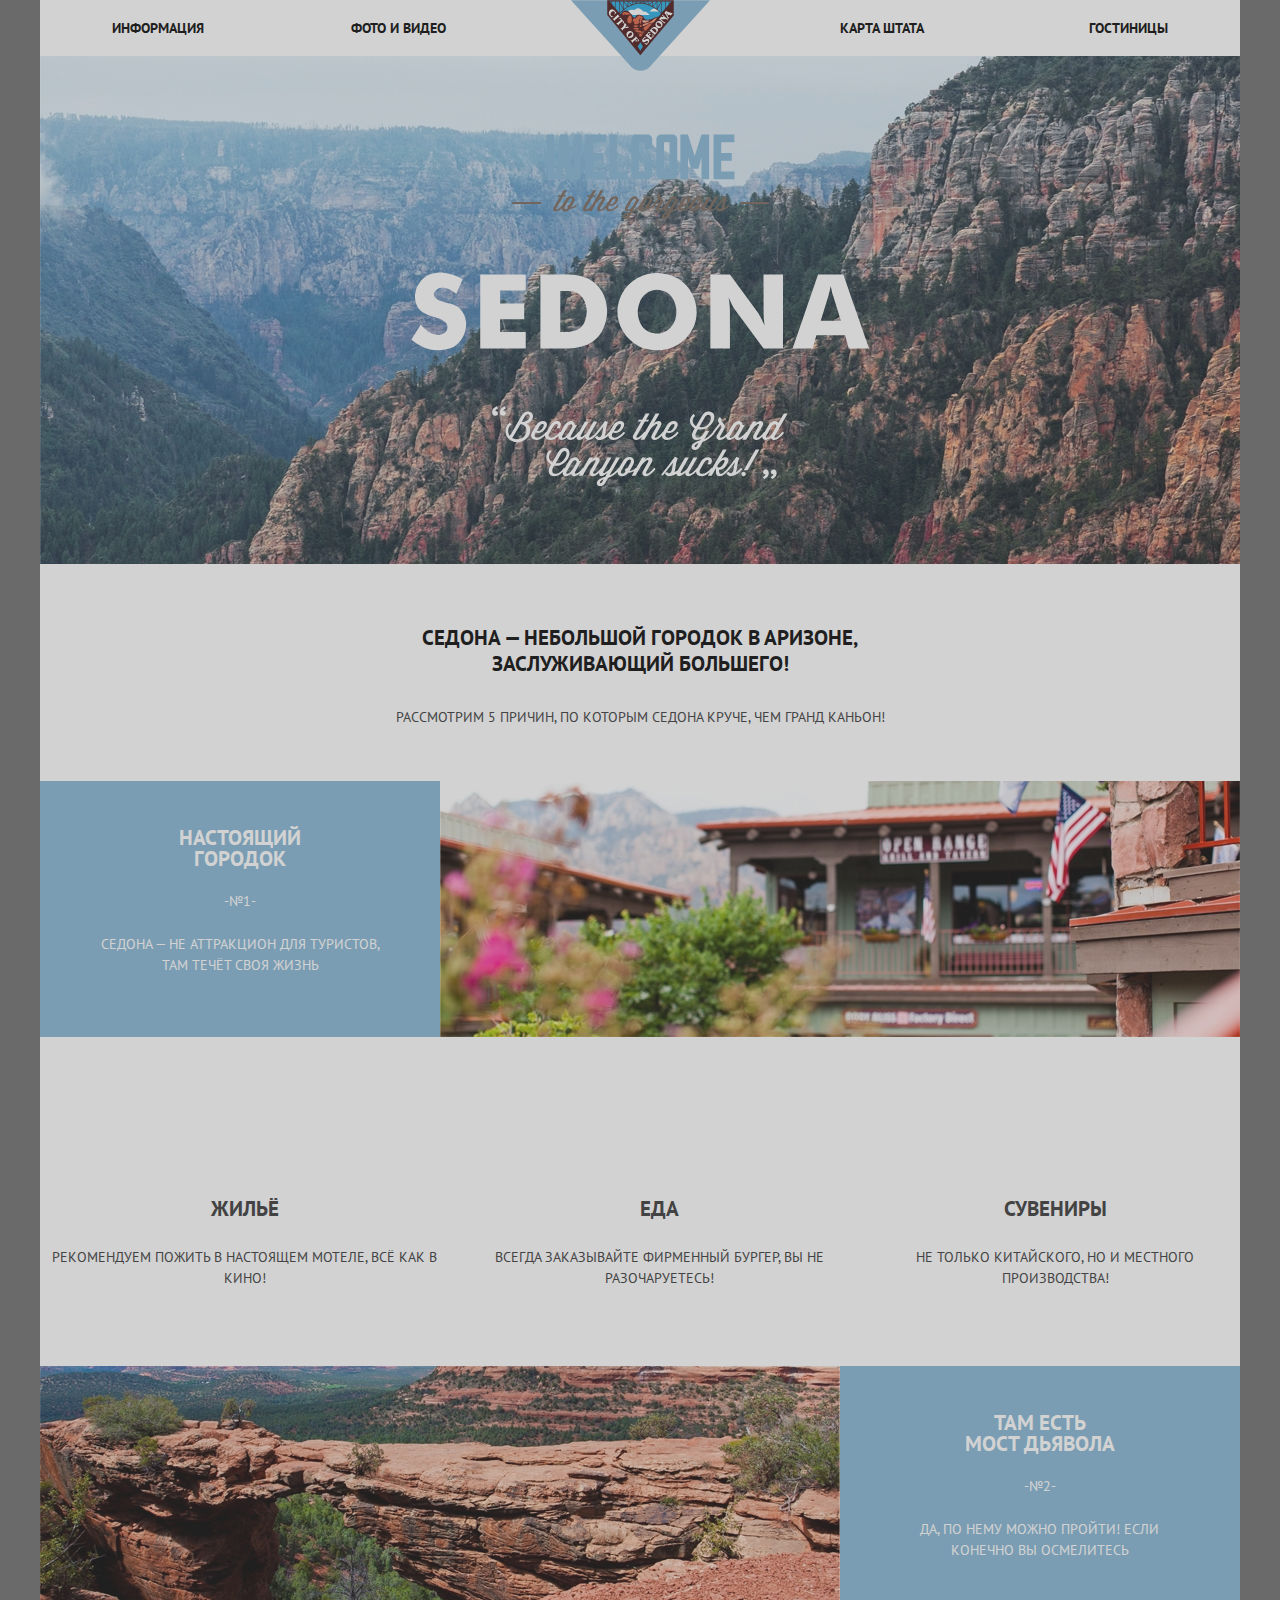
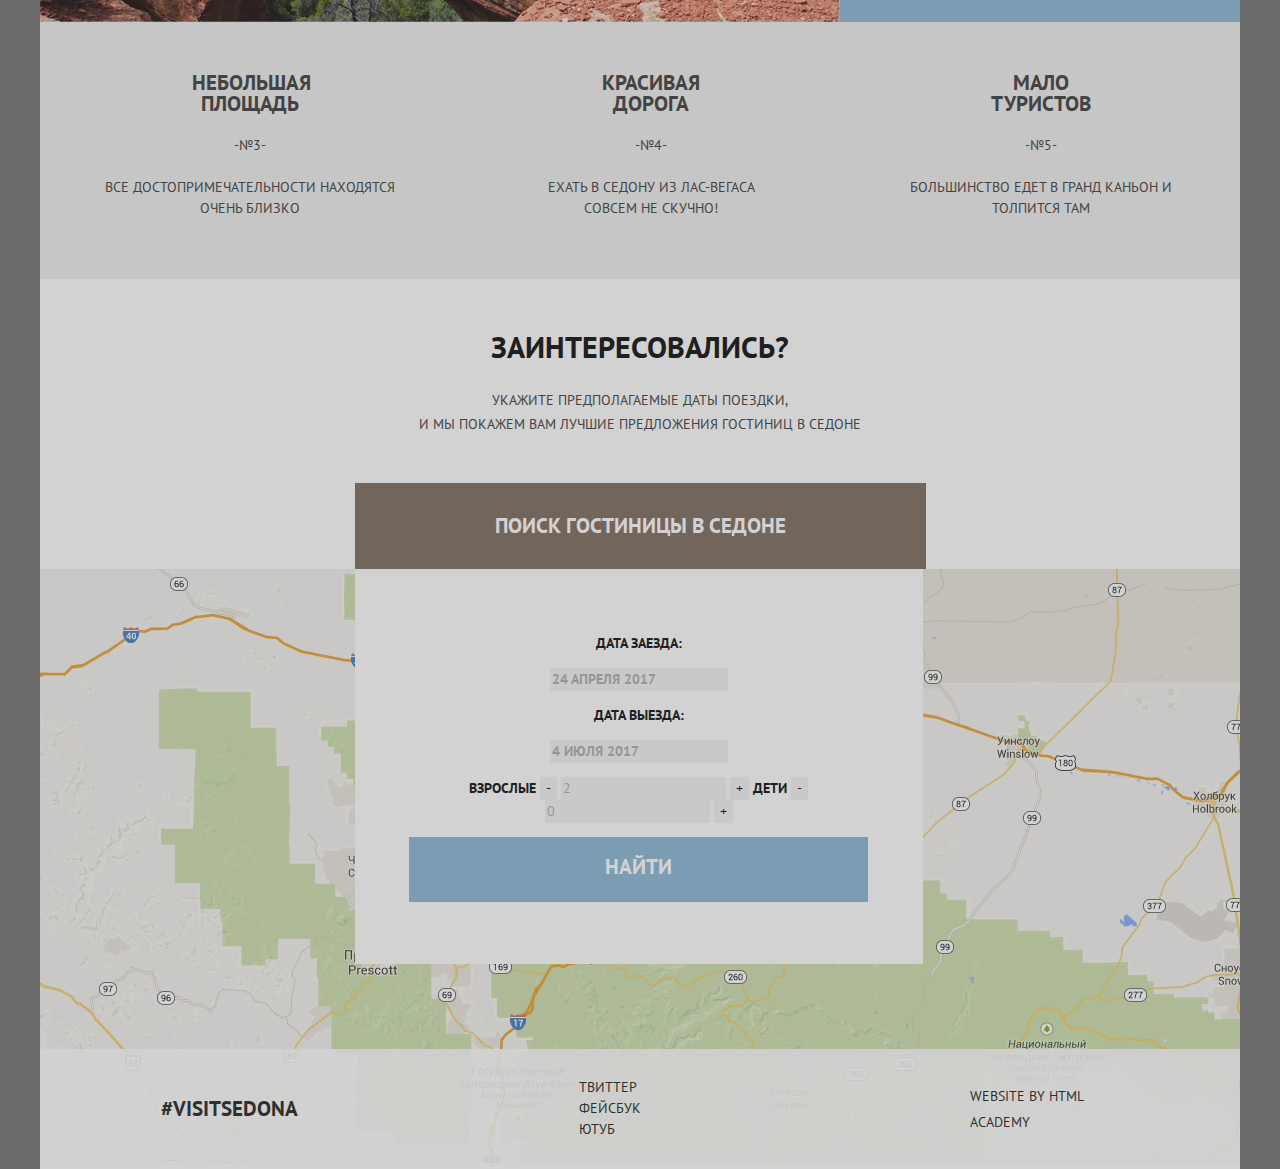
==== index.html @ 40ae384f "git push" ====
<!DOCTYPE html>
<html lang="ru">
  <head>
    <meta charset="utf-8">
    <title>HTML Academy: Седона</title>
    <link href="https://fonts.googleapis.com/css?family=PT+Sans:400,700&display=swap&subset=cyrillic" rel="stylesheet">
    <link href="css/normalize.css" rel="stylesheet"> 
    <link href="css/style.css" rel="stylesheet"> 
  </head>
  <body>
    <div class="page">
      <header class="header">
        <nav class="navigation">
          <a href="index.html" class="logo">
            <img src="img/logo-sedona.svg" width="139px" height="71px" alt="Логотип Sity of Sedona" >
          </a>
          <ul class="site-navigation">
            <li><a href="">Информация</a></li>
            <li><a href="">Фото и видео</a></li>
            <li><a href="">Карта штата</a></li>
            <li><a href="catalog.html">Гостиницы</a></li>
          </ul>
        </nav>
      </header>

      <main class="container">
        <section class="section-caption">
          <h1 class="visually-hidden">Sedona</h1>
          <img src="img/intro-welcome.svg" class="caption-img" width="459px" height="353px" alt="Welcome to the gorgeous Sedona because the grand canyon sucks!">
        </section>

        <section class="section-info">
          <h2 class="title-info">Седона — небольшой городок в Аризоне, заслуживающий большего!</h2>
          <p class="info">Рассмотрим 5 причин, по которым Седона круче, чем гранд каньон!</p>
        </section>

        <section class="benefits">
          <h2 class="visually-hidden">Список причин</h2>
          <ul class="benefits-list">
            <li class="benefits-item">
              <div class="item">
                <div class="item-box">
                  <h3>Настоящий городок</h3>
                  <p>-№1-</p>
                  <p>Седона — не аттракцион для туристов, там течёт своя жизнь</p>
                </div>
                <img src="img/foto-1.jpg" class="benefits-img" width="800px" height="256" alt="Фото городского пейзажа Седоны">
              </div>
              <div class="features">
                <ul class="features-list">
                  <li class="features-item">
                    <div class="list-item">
                      <h4>Жильё</h4>
                      <p>Рекомендуем пожить в настоящем мотеле, всё как в кино!</p>
                    </div>
                  </li>
                  <li class="features-item">
                    <div class="list-item">
                      <h4>Еда</h4>
                      <p>Всегда заказывайте фирменный бургер, вы не разочаруетесь!</p>
                    </div>
                  </li>
                  <li class="features-item">
                    <div class="list-item">
                      <h4>Сувениры</h4>
                      <p>Не только китайского, но и местного производства!</p>
                    </div>
                  </li>
                </ul>
              </div>
            </li>
            <li class="benefits-item benefits-bridge">
              <div class="item-box item-bridge">
                <h3>Там есть<br>мост Дьявола</h3>
                <p>-№2-</p>
                <p>Да, по нему можно пройти! Если конечно вы осмелитесь</p>
              </div>
              <img src="img/foto-2.jpg" class="benefits-img" width="800px" height="256px" alt="Фото моста Дьявола в Седоне">
            </li>
            <div class="features benefits-box">
              <li class="benefits-item">
                <div class="list-item">
                  <h3>Небольшая площадь</h3>
                  <p>-№3-</p>
                  <p>Все достопримечательности находятся очень близко</p>
                </div> 
              </li>
              <li class="benefits-item">
                <div class="list-item">
                  <h3>Красивая дорога</h3>
                  <p>-№4-</p>
                  <p>Ехать в Седону из Лас-Вегаса совсем не скучно!</p>
                </div>
              </li>
              <li class="benefits-item">
                <div class="list-item">
                  <h3>Мало туристов</h3>
                  <p>-№5-</p>
                  <p>Большинство едет в гранд каньон и толпится там</p>
                </div>
              </li>
            </div>
          </ul>
        </section>

        <section class="modal">
          <h2 class="visually-hidden">Где остановиться в Седоне</h2>
          <p class="modal-subtitle">Заинтересовались?</p>
          <p class="modal-text">Укажите предполагаемые даты поездки,<br> и мы покажем вам лучшие предложения гостиниц в Седоне</p>
          <div class="modal-search">
            <button type="button" class="button btn-search">Поиск гостиницы в Седоне</button>
            <form class="modal-form" action="https://echo.htmlacademy.ru" method="post">
              <label>
                <p class="date">Дата заезда:</p>
                <input class="forms date-form" type="text" name="arrival" value="" placeholder="24 апреля 2017">
              </label>
              <label>
                <p class="date">Дата выезда:</p>
                <input class="forms date-form" type="text" name="departure" value="" placeholder="4 июля 2017">
              </label>
              <p class="form-number">
                <label for="number-adult">Взрослые</label>
                <button class="btn" type="button" aria-label="Минус">-</button>
                <input class="forms number-form" type="text" value="" name="adult" id="number-adult" placeholder="2">
                <button class="btn" type="button" aria-label="Плюс">+</button>
                
                <label for="number-children">Дети</label>
                <button class="btn" type="button" aria-label="минус">-</button>
                <input class="forms number-form" type="text" value="" name="children" id="number-children" placeholder="0">
                <button class="btn" type="button" aria-label="Плюс">+</button>
              </p>
              <button type="submit" class="button btn-submit">Найти</button>
            </form>
          </div>
        </section>

        <section class="section-map">
          <h2 class="visually-hidden">Как добраться до Седоны. Карта.</h2>
          <img src="img/map.png" width="1200px" height="594px" alt="Карта окрестностей Седоны">
        </section>
      </main>

      <footer class="main-footer">
        <p class="hashtag">#visitsedona</p>
        <ul class="footer-social">
          <li class="social-button"><a href="">Твиттер</a></li>
          <li class="social-button"><a href="">Фейсбук</a></li>
          <li class="social-button"><a href="">Ютуб</a></li>
        </ul>
        <p class="footer-copyright">
          Website by
          <a href="https://htmlacademy.ru/intensive/htmlcss">HTML Academy</a>
        </p>
      </footer>  
    </div>
  </body>
</html>
---- css/style.css ----
body {
    margin: 0;
    padding: 0;

    /* Для сетки */
    opacity: 0.7;
}

.page {
    font-family: "PT Sans", Arial, sans-serif;
    font-size: 14px;
    line-height: 21px;
    font-weight: 400;
    color: #000000;
    text-transform: uppercase;

    background-color: #ffffff;
}

a {
    text-decoration: none;
}

.navigation {
    font-size: 14px;
    font-weight: 700;
    line-height: 26px;
    color: #000000;

    background-color: #ffffff;
}

.site-navigation {
    list-style: none;
}

.site-navigation a {
    color: #000000;
}

.site-navigation a:hover {
    color: #81b3d2; 
}

.site-navigation a:focus {
    color: #bebebe;
}

.site-navigation a:active {
    color: #766357;
}

.section-caption {
    text-align: center;

    background-color: #385265;
    background-image: url("../img/background-photo.jpg");
    background-position: center;
    background-repeat: no-repeat;
    background-size: cover;
}

/* .section-caption::after {
    content: url("../img/intro-mask.svg");
    position: absolute;
    align-self: flex-end;
} */

.title-info {
    font-size: 21px;
    font-weight: 700;
    line-height: 26px;
}
.info {
    color: #333333;
    font-size: 14px;
    font-weight: 400;
    line-height: 26px;
}

.benefits-list,
.features-list {
    list-style: none;
}

.item-box {
    background-color: #81b3d2;
    color: #ffffff;
}

.benefits-item h3,
.features-item h4 {
    font-size: 21px;
    font-weight: 700;
    line-height: 21px;
}

.item-box p,
.features-item p {
    font-size: 14px;
    font-weight: 400;
    line-height: 21px;
}

.benefits-item,
.features-item  {
    color: #333333;
}

.benefits-box {
    background-color: #eeeeee;
}

.modal-subtitle {
   font-size: 30px;
    font-weight: 700;
    line-height: 36px;
}

.modal-text {
    font-size: 14px;
    font-weight: 400;
    line-height: 24px;
    color: #333333;
}

.button {
    font: inherit;

    text-align: center;
    color: #ffffff;
    vertical-align: middle;
    font-size: 21px;
    font-weight: 700;
    line-height: 26px;
    text-transform: uppercase;

    border: none;
}

.btn-search {
    background-color: #766357;
}

.btn-search:hover {
    background-color: #604e43;
}

.btn-search:focus {
    color: rgba(255, 255, 255, 0.3);
    background-color: #503e33;
}

.modal-form {
    background-color: #ffffff;
}

.modal-search label {
    font-size: 14px;
    font-weight: 700;
    text-transform: uppercase;
}

.forms,
.btn {
    font: inherit;

    text-transform: uppercase;

    background-color: #f2f2f2;
    border: none;
}

input::placeholder {
    color: #000000;
    opacity: 0.3;
    text-transform: uppercase;
}
/* Как изменить стиль текста в input type="number"?  */

.forms:hover,
.btn:hover {
    background-color: #ebebeb;
}

.forms:focus,
.btn:focus {
    background-color: #ffffff;
    border: 2px solid #e5e5e5;
}

.btn-submit {
    background-color: #81b3d2;
}

.btn-submit:hover {
    background-color: #669ec0;
}

.btn-submit:focus {
    color: rgba(255, 255, 255, 0.3);
    background-color: #5496bd;
}

.item-current {
    color: #766357;
}

.filters {
    background-color: #40749c;
    background-image: url("../img/filter-background.jpg");
    background-position: center;
    background-repeat: no-repeat;
    background-size: cover;

    color: #ffffff;
    font-size: 14px;
    font-weight: 400;
    line-height: 21px;
}

.filter fieldset {
    border: none;
}

.filter legend {
    font-size: 16px;
    font-weight: 700;
}

.filter ul {
    list-style: none;
}

.filter-input:disabled + label {
    color: #6a6a6a;
}

.filter h3 {
    font-size: 16px;
    font-weight: 700;
}

.filter button {
    font: inherit;

    background: transparent;
    border: 2px solid #ffffff;
}

.filter-results p {
    font-size: 21px;
    font-weight: 700;
    line-height: 26px;
}

.filter-results h3 {
    font-size: 12px;
    font-weight: 400;
    line-height: 18px;
}

.filter-type {
    font-size: 12px;
    font-weight: 400;
    line-height: 18px;
    color: rgba(0, 0, 0, 0.3);
    border-bottom: 1px dotted #81b3d2;
}

.filter-type:hover,
.filter-type:active,
.filter-active {
    color: #81b3d2;
    border: none;
}

.filter-type:focus {
    color: #000000;
    border: none;
}

.catalog ul {
    list-style: none;
}

.item-link {
    color: #000000;
}

.item-link:hover {
    color: #a7cae0;
}

.item-link:focus {
    color: #b5b5b5;
}

.catalog-item h3 {
    font-size: 21px;
    font-weight: 700;
    line-height: 26px;
}

.catalog-item p {
    color: #333333;
    font-size: 14px;
    line-height: 21px;
}

.catalog-item .button {
    font-size: 14px;
    font-weight: 700;
}

.item-rating {
    background-color: #f2f2f2;
}

.main-footer {
    background-color: #ffffff;
    opacity: 0.9;
}

.hashtag {
    font-size: 21px;
    font-weight: 700;
    line-height: 26px;
}

.main-footer ul {
    list-style: none;
}

.social-button a {
    color: #000000;
}

.footer-copyright {
    font-size: 14px;
    line-height: 26px;  
}

.footer-copyright a {
    color: #000000;
}

.visually-hidden {
    position: absolute;
    clip: rect(0 0 0 0);
    width: 1px;
    height: 1px;
    margin: -1px;
}

                                             /* Сеточные стили */

html, body {
    min-width: 1280px;
    min-height: 2762px;
}

/* html { 
    box-sizing: border-box; 
}

*, *::before, *::after { 
    box-sizing: inherit; 
} */
                                /* временнo для сетки */
body {
    background-color: #6a6a6a;
    /* background-image: url("../img/sedona-index.jpg"); */
    background-size: 1280px auto;
    background-position: top center;
    background-repeat: no-repeat;
}

.page {
    min-width: 1200px;
    width: 80%;
    margin: 0 auto;
}

.header {
    /* Временно для сетки */
    min-height: 56px;
}

.navigation {
    display: flex;
    flex-direction: column;
    align-items: center;
}

.logo {
    position: absolute; 
}

.logo img {
    margin-left: 52px;
    margin-right: 52px;
}

.site-navigation {
    display: flex;
    padding: 0;
    margin: 0;
    min-width: 1200px;
}

.site-navigation li {
    margin: 15px;
}

.site-navigation li:nth-child(1) {
    margin-left: 72px;
    margin-right: 74px;
}

.site-navigation li:nth-child(2) {
    margin-left: 73px;
    margin-right: 72px;
}

.site-navigation li:nth-child(3) {
    margin-left: auto;
    margin-right: 77px;
}

.site-navigation li:nth-child(4) {
    margin-left: 88px;
    margin-right: 72px;
}

.section-caption {
    display: flex;
    justify-content: center;
    align-items: center;
    min-height: 508px;
}

.section-info {
    display: flex;
    flex-direction: column;
    align-items: center;
    min-width: 489px;
    margin-left: 355px;
    margin-right: 355px;
    margin-bottom: 51px;
}

.title-info {
    text-align: center;
    margin-top: 61px;
    margin-bottom: 27px;
    margin-left: 25px;
    margin-right: 25px;
    padding: 0;
}

.info {
    padding: 0;
    margin: 0;
}

.benefits {
    padding: 0;
    margin: 0;
}

.benefits-list {
    display: flex;
    flex-direction: column;
    padding: 0;
    margin: 0;
}

.benefits-item {
    display: flex;
    flex-direction: column;
    padding: 0;
    margin: 0;
    
    min-height: 256px;
}

.item {
    display: flex;
    padding: 0;
    margin: 0;
}

.item-box {
    text-align: center;
    width: 281px;
    padding: 46px 60px;
    margin: 0;
}

.item-box h3 {
    margin: 0;
    margin-left: 75px;
    margin-right: 75px;
}

.item-box p {
    margin-top: 22px;
}

.benefits-img {
    box-sizing: border-box;
}

.features {
    display: flex;
    padding: 0;
    margin: 0;
}

.features-list {
    display: flex;
    justify-content: space-around;
    padding: 0;
    margin: 0;
}

.features-item {
    display: flex;

    margin-top: 133px;
    margin-bottom: 63px;
}

.list-item {
    display: inline-block;
    text-align: center;
    padding: 0;
    margin: 0;
}

.benefits-bridge {
    flex-direction: row-reverse;
}

.item-bridge {
    justify-content: flex-end;
}

.item-bridge{
    text-align: center;
    width: 303px;
    padding-right: 49px;
    padding-left: 48px;
    margin: 0;
}

.item-bridge h3 {
    margin: 0;
    margin-left: 76px;
    margin-right: 76px;
}

.item-box p {
    margin-top: 22px;
}

.benefits-img {
    box-sizing: border-box;
}

.benefits-box .benefits-item {
    display: flex;
    padding: 0;
    margin: 0;
    margin-left: 60px;
    margin-right: 60px;
    margin-top: 50px;
    margin-bottom: 60px;
    
    min-height: 142px;
}

.benefits-box h3 {
    padding: 0;
    margin: 0 auto;
    width: 117px;
}

.benefits-box p {
    padding: 0;
    margin: 0 auto;
    margin-top: 21px;
}

.modal {
    display: flex;
    flex-direction: column;
    align-items: center;
    padding: 0;
    margin: 0;
}

.modal-subtitle {
    padding: 0;
    margin: 0;
    margin-top: 50px;
}

.modal-text {
    text-align: center;
    padding: 0;
    margin: 0;
    margin-top: 23px;
    margin-bottom: 47px;
}

.modal-search {
    display: inline-block;
    text-align: center;
    padding: 0;
    margin: 0;
}

.btn-search {
    margin: 0;
    padding: 30px 140px;
}

.modal-form {
    position: absolute;
    width: 468px;
    height: 295px;
    margin: 0;
    padding: 50px;
}

.btn-submit {
    margin: 0;
    padding: 17px 196px;
    padding-bottom: 22px;
}

.main-footer{
    display: flex;
    justify-content: space-around;
    align-items: center;
    min-height: 120px;
    margin-top: -120px;
}

.hashtag {
    margin: 0;
}

.footer-social {
    width: 150px;
}

.footer-copyright {
    width: 150px;
    margin: 0;
}
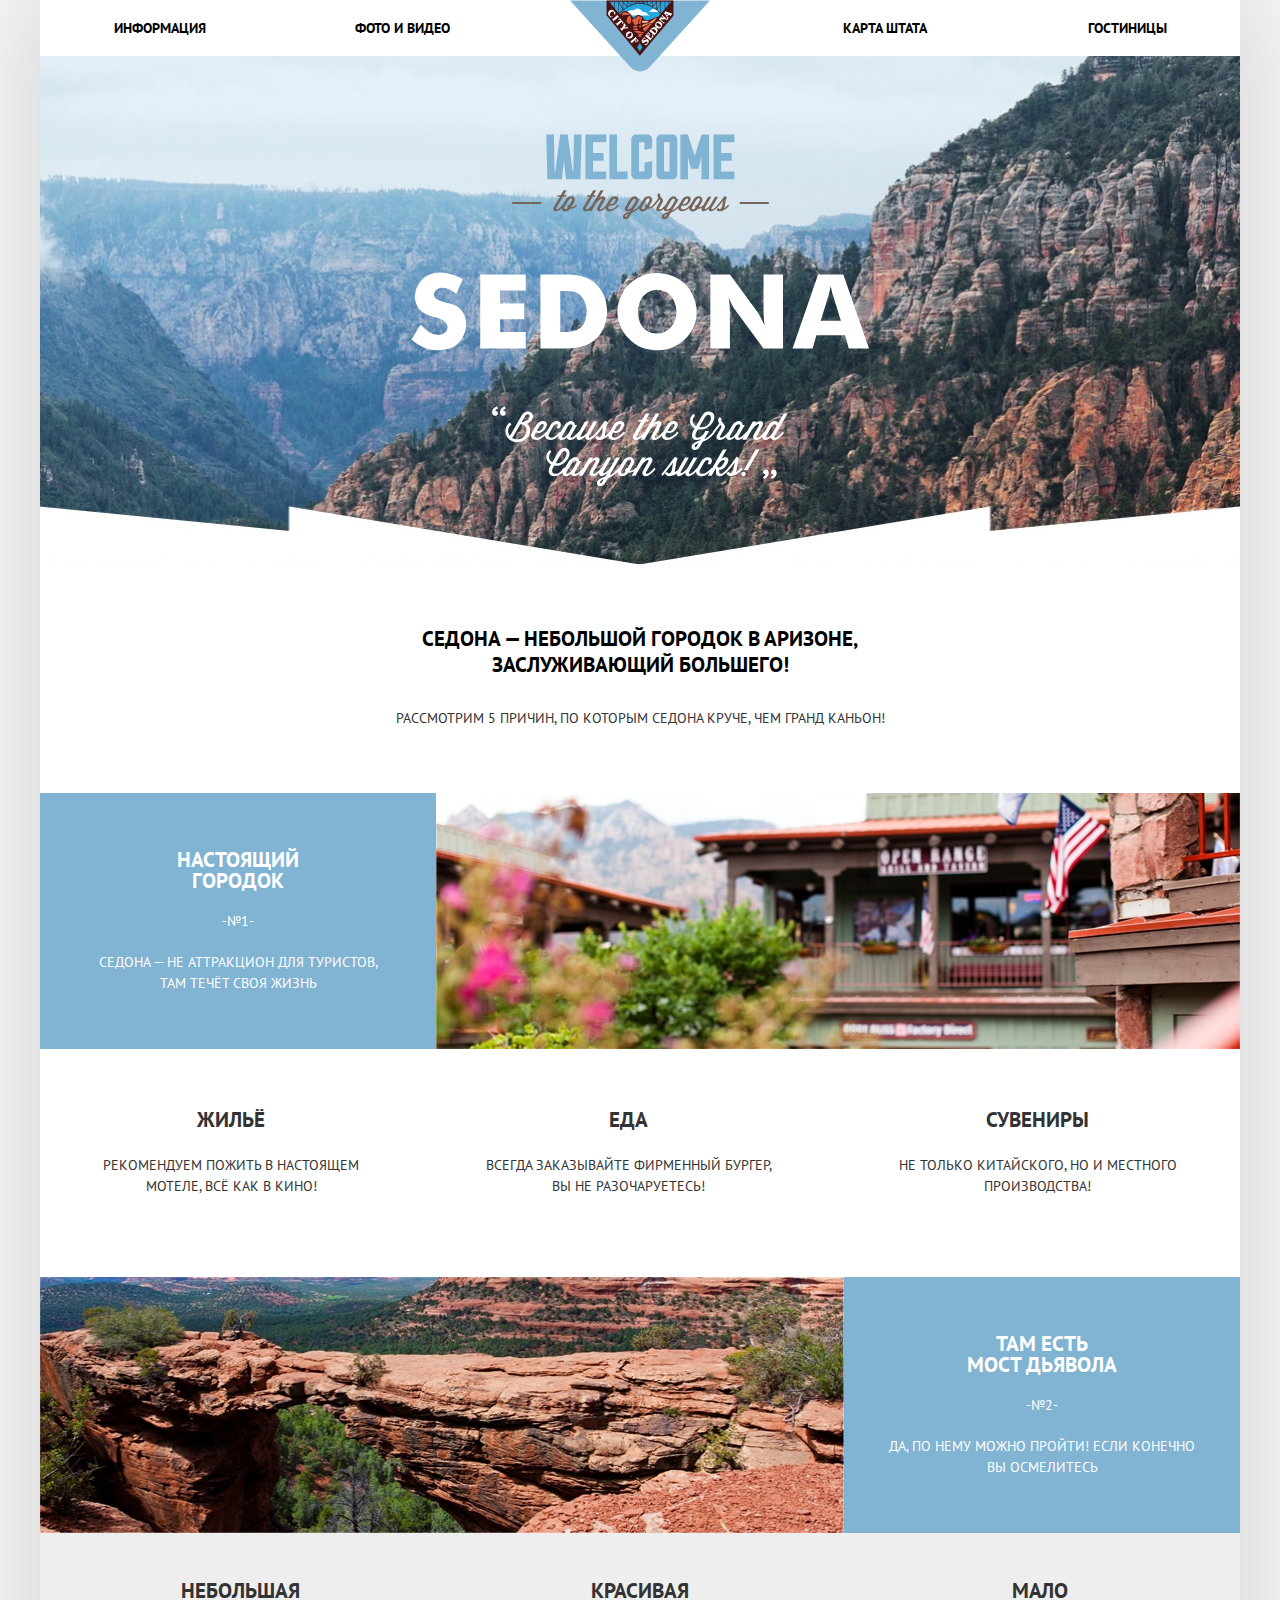
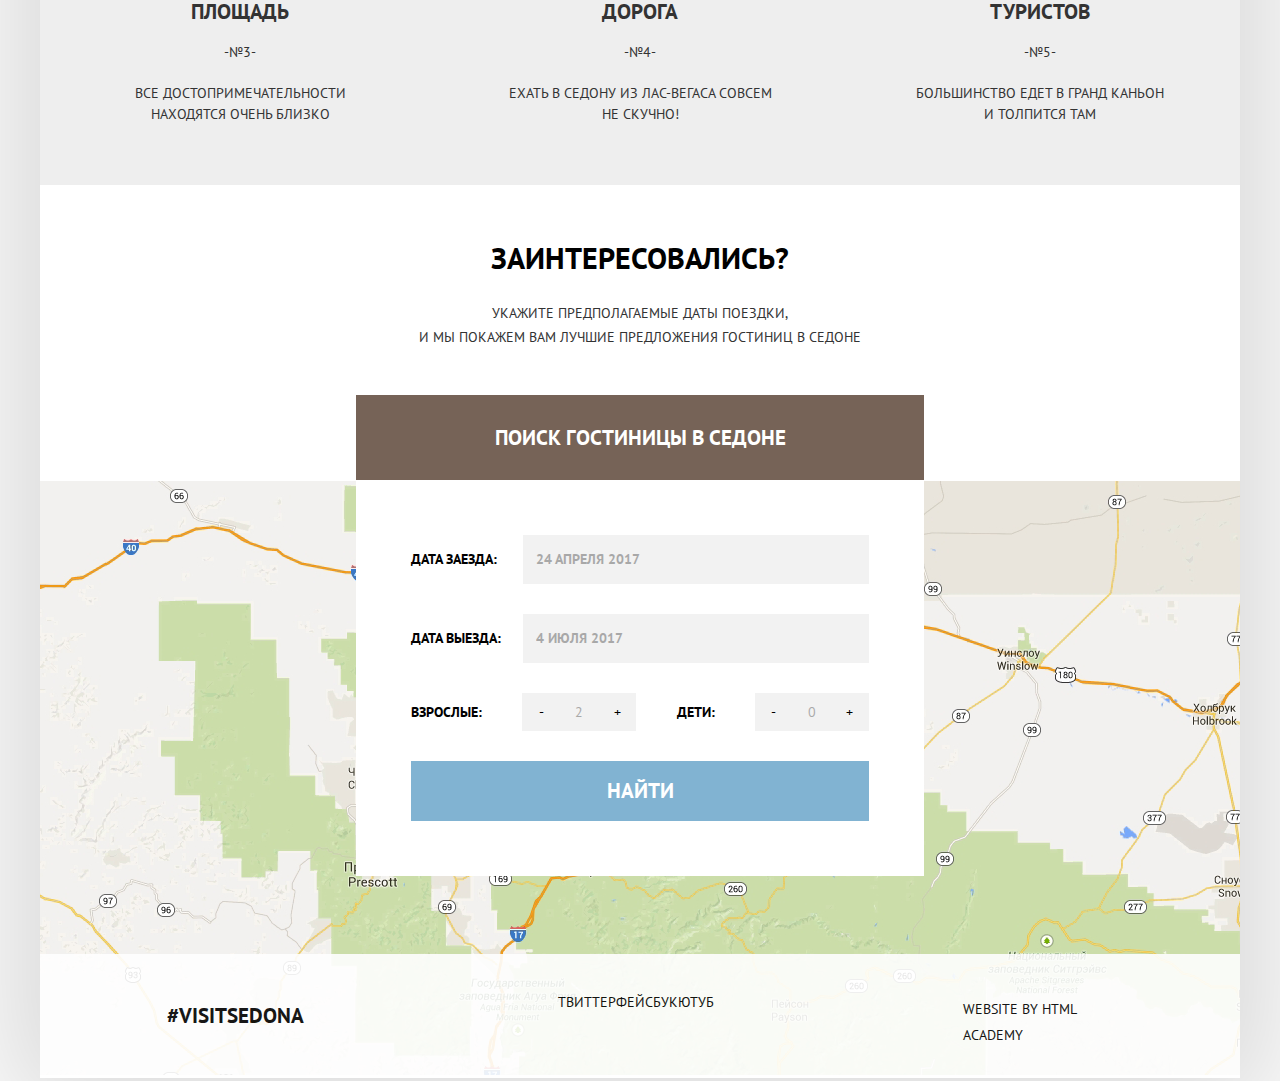
==== commit 2ea53c09: "git push" ====
--- a/index.html
+++ b/index.html
@@ -6,19 +6,29 @@
     <link href="https://fonts.googleapis.com/css?family=PT+Sans:400,700&display=swap&subset=cyrillic" rel="stylesheet">
     <link href="css/normalize.css" rel="stylesheet"> 
     <link href="css/style.css" rel="stylesheet"> 
+    <!-- [if lt IE 11]> --><link rel="stylesheet" type= "text/css" href="css/style.css"><!-- <![endif] -->
+    <!--[if !IE]><!--><link rel="stylesheet" href="css/style.css"/><!--<![endif]-->
   </head>
   <body>
     <div class="page">
       <header class="header">
         <nav class="navigation">
           <a href="index.html" class="logo">
-            <img src="img/logo-sedona.svg" width="139px" height="71px" alt="Логотип Sity of Sedona" >
+            <img src="img/logo-sedona.svg" width="140" height="72" alt="Логотип Sity of Sedona" >
           </a>
           <ul class="site-navigation">
-            <li><a href="">Информация</a></li>
-            <li><a href="">Фото и видео</a></li>
-            <li><a href="">Карта штата</a></li>
-            <li><a href="catalog.html">Гостиницы</a></li>
+            <li class="site-navigation-menu">
+              <ul>
+                <li><a href="">Информация</a></li>
+                <li><a href="">Фото и видео</a></li>
+              </ul>
+            </li>
+            <li class="site-navigation-menu">
+              <ul>
+                <li><a href="">Карта штата</a></li>
+                <li><a href="catalog.html">Гостиницы</a></li>
+              </ul>
+            </li>
           </ul>
         </nav>
       </header>
@@ -26,109 +36,110 @@
       <main class="container">
         <section class="section-caption">
           <h1 class="visually-hidden">Sedona</h1>
-          <img src="img/intro-welcome.svg" class="caption-img" width="459px" height="353px" alt="Welcome to the gorgeous Sedona because the grand canyon sucks!">
+          <img src="img/intro-welcome.svg" class="caption-img" width="459" height="353" alt="Welcome to the gorgeous Sedona because the grand canyon sucks!">
         </section>
 
         <section class="section-info">
-          <h2 class="title-info">Седона — небольшой городок в Аризоне, заслуживающий большего!</h2>
+          <h2 class="title-info">Седона — небольшой городок в Аризоне,<br>заслуживающий большего!</h2>
           <p class="info">Рассмотрим 5 причин, по которым Седона круче, чем гранд каньон!</p>
         </section>
 
         <section class="benefits">
           <h2 class="visually-hidden">Список причин</h2>
           <ul class="benefits-list">
-            <li class="benefits-item">
-              <div class="item">
+            <li class="benefits-item item-features">
+              <div class="item benefits-size">
                 <div class="item-box">
-                  <h3>Настоящий городок</h3>
+                  <h3>Настоящий<br>городок</h3>
                   <p>-№1-</p>
-                  <p>Седона — не аттракцион для туристов, там течёт своя жизнь</p>
+                  <p>Седона — не аттракцион для туристов,<br> там течёт своя жизнь</p>
                 </div>
-                <img src="img/foto-1.jpg" class="benefits-img" width="800px" height="256" alt="Фото городского пейзажа Седоны">
+                <img src="img/foto-1.jpg" class="benefits-img" width="800" height="256" alt="Фото городского пейзажа Седоны">
               </div>
               <div class="features">
-                <ul class="features-list">
+                <ul class="features-list benefits-size">
                   <li class="features-item">
                     <div class="list-item">
                       <h4>Жильё</h4>
-                      <p>Рекомендуем пожить в настоящем мотеле, всё как в кино!</p>
+                      <p>Рекомендуем пожить в настоящем<br> мотеле, всё как в кино!</p>
                     </div>
                   </li>
                   <li class="features-item">
                     <div class="list-item">
                       <h4>Еда</h4>
-                      <p>Всегда заказывайте фирменный бургер, вы не разочаруетесь!</p>
+                      <p>Всегда заказывайте фирменный бургер,<br> вы не разочаруетесь!</p>
                     </div>
                   </li>
                   <li class="features-item">
                     <div class="list-item">
                       <h4>Сувениры</h4>
-                      <p>Не только китайского, но и местного производства!</p>
+                      <p>Не только китайского, но и местного<br> производства!</p>
                     </div>
                   </li>
                 </ul>
               </div>
             </li>
-            <li class="benefits-item benefits-bridge">
+            <li class="benefits-item benefits-size benefits-bridge">
               <div class="item-box item-bridge">
                 <h3>Там есть<br>мост Дьявола</h3>
                 <p>-№2-</p>
-                <p>Да, по нему можно пройти! Если конечно вы осмелитесь</p>
+                <p>Да, по нему можно пройти! Если конечно<br>вы осмелитесь</p>
               </div>
-              <img src="img/foto-2.jpg" class="benefits-img" width="800px" height="256px" alt="Фото моста Дьявола в Седоне">
+              <img src="img/foto-2.jpg" class="benefits-img" width="800" height="256" alt="Фото моста Дьявола в Седоне">
             </li>
-            <div class="features benefits-box">
-              <li class="benefits-item">
-                <div class="list-item">
-                  <h3>Небольшая площадь</h3>
-                  <p>-№3-</p>
-                  <p>Все достопримечательности находятся очень близко</p>
-                </div> 
-              </li>
-              <li class="benefits-item">
-                <div class="list-item">
-                  <h3>Красивая дорога</h3>
-                  <p>-№4-</p>
-                  <p>Ехать в Седону из Лас-Вегаса совсем не скучно!</p>
-                </div>
-              </li>
-              <li class="benefits-item">
-                <div class="list-item">
-                  <h3>Мало туристов</h3>
-                  <p>-№5-</p>
-                  <p>Большинство едет в гранд каньон и толпится там</p>
-                </div>
-              </li>
-            </div>
+            <li class="benefits-item item-row">
+              <div class="list-item">
+                <h3>Небольшая<br>площадь</h3>
+                <p>-№3-</p>
+                <p>Все достопримечательности<br>находятся очень близко</p>
+              </div> 
+            </li>
+            <li class="benefits-item item-row">
+              <div class="list-item">
+                <h3>Красивая<br>дорога</h3>
+                <p>-№4-</p>
+                <p>Ехать в Седону из Лас-Вегаса совсем<br>не скучно!</p>
+              </div>
+            </li>
+            <li class="benefits-item item-row">
+              <div class="list-item">
+                <h3>Мало<br>туристов</h3>
+                <p>-№5-</p>
+                <p>Большинство едет в гранд каньон<br>и толпится там</p>
+              </div>
+            </li>
           </ul>
         </section>
 
         <section class="modal">
           <h2 class="visually-hidden">Где остановиться в Седоне</h2>
           <p class="modal-subtitle">Заинтересовались?</p>
-          <p class="modal-text">Укажите предполагаемые даты поездки,<br> и мы покажем вам лучшие предложения гостиниц в Седоне</p>
+          <p class="modal-text">Укажите предполагаемые даты поездки,<br>и мы покажем вам лучшие предложения гостиниц в Седоне</p>
           <div class="modal-search">
             <button type="button" class="button btn-search">Поиск гостиницы в Седоне</button>
             <form class="modal-form" action="https://echo.htmlacademy.ru" method="post">
               <label>
-                <p class="date">Дата заезда:</p>
+                Дата заезда:
                 <input class="forms date-form" type="text" name="arrival" value="" placeholder="24 апреля 2017">
               </label>
               <label>
-                <p class="date">Дата выезда:</p>
+                Дата выезда:
                 <input class="forms date-form" type="text" name="departure" value="" placeholder="4 июля 2017">
               </label>
-              <p class="form-number">
-                <label for="number-adult">Взрослые</label>
-                <button class="btn" type="button" aria-label="Минус">-</button>
-                <input class="forms number-form" type="text" value="" name="adult" id="number-adult" placeholder="2">
-                <button class="btn" type="button" aria-label="Плюс">+</button>
-                
-                <label for="number-children">Дети</label>
-                <button class="btn" type="button" aria-label="минус">-</button>
-                <input class="forms number-form" type="text" value="" name="children" id="number-children" placeholder="0">
-                <button class="btn" type="button" aria-label="Плюс">+</button>
-              </p>
+              <div class="form-number">
+                <label for="number-adult">Взрослые:</label>
+                <div class="number-box">
+                  <button class="btn" type="button" aria-label="Минус">-</button>
+                  <input class="forms number-form" type="text" value="" name="adult" id="number-adult" placeholder="2">
+                  <button class="btn" type="button" aria-label="Плюс">+</button>
+                </div>
+                <label class="number-child" for="number-children">Дети:</label>
+                <div class="number-box">
+                  <button class="btn" type="button" aria-label="минус">-</button>
+                  <input class="forms number-form" type="text" value="" name="children" id="number-children" placeholder="0">
+                  <button class="btn" type="button" aria-label="Плюс">+</button>
+                </div>
+              </div>
               <button type="submit" class="button btn-submit">Найти</button>
             </form>
           </div>
@@ -136,7 +147,7 @@
 
         <section class="section-map">
           <h2 class="visually-hidden">Как добраться до Седоны. Карта.</h2>
-          <img src="img/map.png" width="1200px" height="594px" alt="Карта окрестностей Седоны">
+          <img src="img/map.png" width="1200" height="594" alt="Карта окрестностей Седоны">
         </section>
       </main>
 
@@ -155,3 +166,10 @@
     </div>
   </body>
 </html>
+
+
+
+
+
+
+
--- a/css/style.css
+++ b/css/style.css
@@ -2,11 +2,15 @@
     margin: 0;
     padding: 0;
 
-    /* Для сетки */
-    opacity: 0.7;
+    background-color: #ffffff;
 }
 
 .page {
+    max-width: 1200px;
+    min-width: 1200px;
+    margin: 0 auto;
+    padding: 0;
+
     font-family: "PT Sans", Arial, sans-serif;
     font-size: 14px;
     line-height: 21px;
@@ -15,13 +19,24 @@
     text-transform: uppercase;
 
     background-color: #ffffff;
+    box-shadow: 0 0 110px 40px #dbdbdb;
 }
 
 a {
     text-decoration: none;
 }
 
+.logo img {
+    position: absolute;
+    top: 0;
+    left: 0;
+    right: 0;
+    margin: auto;
+}
+
 .navigation {
+    position: relative;
+    
     font-size: 14px;
     font-weight: 700;
     line-height: 26px;
@@ -31,61 +46,124 @@
 }
 
 .site-navigation {
-    list-style: none;
-}
-
-.site-navigation a {
-    color: #000000;
-}
-
-.site-navigation a:hover {
-    color: #81b3d2; 
-}
-
-.site-navigation a:focus {
-    color: #bebebe;
-}
-
-.site-navigation a:active {
-    color: #766357;
-}
-
-.section-caption {
-    text-align: center;
-
-    background-color: #385265;
-    background-image: url("../img/background-photo.jpg");
-    background-position: center;
-    background-repeat: no-repeat;
-    background-size: cover;
-}
-
-/* .section-caption::after {
-    content: url("../img/intro-mask.svg");
-    position: absolute;
-    align-self: flex-end;
-} */
-
-.title-info {
-    font-size: 21px;
-    font-weight: 700;
-    line-height: 26px;
-}
-.info {
-    color: #333333;
-    font-size: 14px;
-    font-weight: 400;
-    line-height: 26px;
-}
-
+    display: flex;
+    justify-content: space-between;
+    padding: 0;
+    padding-top: 15px;
+    padding-bottom: 15px;
+    margin: 0;
+} 
+
+.site-navigation-menu {
+    display: flex;
+    justify-content: space-between;
+    padding: 0;
+    margin: 0;
+}
+
+.site-navigation-menu:last-of-type {
+    margin-right: -7px;
+}
+
+.site-navigation,
+.site-navigation-menu,
+.site-navigation-menu ul,
 .benefits-list,
 .features-list {
     list-style: none;
 }
 
-.item-box {
-    background-color: #81b3d2;
-    color: #ffffff;
+.site-navigation-menu ul {
+    display: flex;
+    justify-content: space-around;
+    width: 484px;
+    padding: 0;
+    margin: 0;
+}
+
+.site-navigation a {
+    color: #000000;
+}
+
+.site-navigation a:hover {
+    color: #81b3d2; 
+}
+
+.site-navigation a:focus {
+    color: #bebebe;
+}
+
+.site-navigation a:active {
+    color: #766357;
+}
+
+.section-caption {
+    display: flex;
+    justify-content: center;
+    align-items: center;
+    min-height: 508px;
+
+    background-color: #385265;
+    background-image: url("../img/background-photo.jpg");
+    background-position: bottom;
+    background-repeat: no-repeat;
+    background-size: cover;
+}
+
+.section-info {
+    display: flex;
+    flex-direction: column;
+    align-items: center;
+    padding: 62px;;            
+}
+
+.title-info {
+    text-align: center;
+    margin: 0;
+    margin-bottom: 27px;
+    padding: 0;
+
+    font-size: 21px;
+    font-weight: 700;
+    line-height: 26px;
+}
+
+.info {
+    padding: 0;
+    margin: 0;
+
+    color: #333333;
+    font-size: 14px;
+    font-weight: 400;
+    line-height: 26px;
+}
+
+.benefits {
+    padding: 0;
+    margin: 0;
+}
+
+.benefits-img {
+    width: 67%;
+}
+
+.benefits-list {
+    display: flex;
+    flex-direction: row;
+    flex-wrap: wrap;
+    padding: 0;
+    margin: 0;
+}
+
+.benefits-item {
+    display: flex;
+    padding: 0;
+    margin: 0;
+}
+
+.benefits-item,
+.features-item  {
+    color: #333333;
 }
 
 .benefits-item h3,
@@ -95,6 +173,55 @@
     line-height: 21px;
 }
 
+.item-features {
+    flex-wrap: wrap;
+}
+
+.benefits-size {
+    width: 1200px;
+}
+
+.item {
+    display: flex;
+    padding: 0;
+    margin: 0;
+}
+
+.item-box {
+    display: flex;
+    flex-direction: column;
+    justify-content: center;
+    align-items: center;
+    width: 33%;  
+    margin: 0;
+    padding: 0;
+
+    background-color: #81b3d2;
+    color: #ffffff;
+}
+
+.item-box h3,
+.list-item h3 {
+    text-align: center;
+    padding: 0;
+    margin: 0;
+    margin-bottom: 20px;
+}
+
+.item-box p,
+.list-item p {
+    text-align: center;
+    padding: 0;
+    margin: 0;
+}
+
+.item-box p:first-of-type,
+.item-row p:first-of-type {
+    padding: 0;
+    margin: 0;
+    margin-bottom: 20px;
+}
+
 .item-box p,
 .features-item p {
     font-size: 14px;
@@ -102,26 +229,132 @@
     line-height: 21px;
 }
 
-.benefits-item,
-.features-item  {
-    color: #333333;
-}
-
-.benefits-box {
+.features {
+    padding: 0;
+    margin: 0;
+}
+
+.features-list {
+    display: flex;
+    justify-content: space-around;
+    flex-wrap: wrap;
+    padding: 0;
+    margin: 0;
+}
+
+.features-item {
+    display: flex;
+    margin: 0;
+    padding: 0;
+    padding-top: 60px;
+    padding-bottom: 80px;
+}
+
+.list-item {
+    display: inline-block;
+    text-align: center;
+    padding: 0;
+    margin: 0;
+}
+
+.list-item h4 {
+    margin: 0;
+    margin-bottom: 25px;
+    padding: 0;
+}
+
+.list-item p {
+    margin: 0;
+    padding: 0;
+}
+
+.benefits-bridge {
+    flex-direction: row-reverse;
+}
+
+.item-row {
+    justify-content: center;
+    width: 400px;
+    padding-top: 47px;
+    padding-bottom: 60px;
+
     background-color: #eeeeee;
 }
 
+.modal {
+    display: flex;
+    flex-direction: column;
+    align-items: center;
+    padding: 0;
+    padding-top: 55px;
+    margin: 0;
+}
+
 .modal-subtitle {
-   font-size: 30px;
+    padding: 0;
+    margin: 0;
+    margin-bottom: 25px;
+
+    font-size: 30px;
     font-weight: 700;
     line-height: 36px;
 }
 
 .modal-text {
+    text-align: center;
+    padding: 0;
+    margin: 0;
+    margin-bottom: 46px;
+
     font-size: 14px;
     font-weight: 400;
     line-height: 24px;
     color: #333333;
+}
+
+.modal-search {
+    position: relative;
+    display: flex;
+    width: 568px;
+    padding: 0;
+    margin: 0;
+}
+
+.modal-search label {
+    font-size: 14px;
+    font-weight: 700;
+    text-transform: uppercase;
+}
+
+.btn-search {
+    width: 568px;
+    margin: 0;
+    padding: 30px 5px;
+
+    background-color: #766357;
+}
+
+.btn-search:hover {
+    background-color: #604e43;
+}
+
+.btn-search:focus {
+    outline: none;
+    color: rgba(255, 255, 255, 0.3);
+    background-color: #503e33;
+}
+
+.modal-form {
+    position: absolute;
+    top: 85px;
+    display: flex;
+    flex-direction: column;
+    justify-content: space-between;
+    min-height: 286px;
+    margin: 0;
+    padding: 55px;
+
+    background-color: #ffffff;
 }
 
 .button {
@@ -138,27 +371,10 @@
     border: none;
 }
 
-.btn-search {
-    background-color: #766357;
-}
-
-.btn-search:hover {
-    background-color: #604e43;
-}
-
-.btn-search:focus {
-    color: rgba(255, 255, 255, 0.3);
-    background-color: #503e33;
-}
-
-.modal-form {
-    background-color: #ffffff;
-}
-
-.modal-search label {
-    font-size: 14px;
-    font-weight: 700;
-    text-transform: uppercase;
+.modal-form label {
+    display: flex;
+    justify-content: space-between;
+    align-items: center;
 }
 
 .forms,
@@ -170,13 +386,56 @@
     background-color: #f2f2f2;
     border: none;
 }
+
+.date-form {
+    width: 324px;
+    margin: 0;
+    padding-top: 14px; 
+    padding-right: 9px;
+    padding-bottom: 14px;
+    padding-left: 13px;
+}
+
+.form-number {
+    display: flex;
+    justify-content: space-between;
+}
+
+.form-number label {
+    display: flex;
+    align-items: center;
+}
+
+.number-box {
+    display: flex;
+}
+
+.number-form,
+.btn {
+    width: 38px;
+    height: 38px;
+    text-align: center;
+    margin: 0;
+    padding: 0;
+}
+
+.btn-submit {
+    width: 458px;
+    margin: 0;
+    padding: 17px 5px;
+}
+
+.section-map img {
+    max-width: 100%;
+}
+
+
 
 input::placeholder {
     color: #000000;
     opacity: 0.3;
     text-transform: uppercase;
 }
-/* Как изменить стиль текста в input type="number"?  */
 
 .forms:hover,
 .btn:hover {
@@ -186,7 +445,8 @@
 .forms:focus,
 .btn:focus {
     background-color: #ffffff;
-    border: 2px solid #e5e5e5;
+    outline: 2px solid #e5e5e5;
+    outline-offset: -2px;
 }
 
 .btn-submit {
@@ -198,15 +458,19 @@
 }
 
 .btn-submit:focus {
+    outline: none;
     color: rgba(255, 255, 255, 0.3);
     background-color: #5496bd;
 }
 
-.item-current {
+.item-current a {
     color: #766357;
 }
 
 .filters {
+    margin: 0;
+    padding: 30px 70px;
+
     background-color: #40749c;
     background-image: url("../img/filter-background.jpg");
     background-position: center;
@@ -219,6 +483,45 @@
     line-height: 21px;
 }
 
+.filter {
+    display: flex;
+    margin: 0;
+    padding: 0;
+} 
+
+.filter-checkbox {
+    flex-grow: 1;
+    display: flex;
+    flex-direction: column;
+    margin: 0;
+    padding: 0;
+}
+
+.filter-checkbox legend,
+.filter-option {
+    padding: 0;
+    margin: 0;
+    margin-bottom: 26px;
+}
+
+.filter-option {
+    display: flex;
+    justify-content: flex-start;
+    align-items: center;
+}
+
+.filter-option:last-of-type {
+    margin-bottom: 0;
+}
+
+.filter-checkbox ul {
+    display: flex;
+    flex-direction: column;
+    justify-content: space-between;
+    margin: 0;
+    padding: 0;
+}
+
 .filter fieldset {
     border: none;
 }
@@ -246,18 +549,56 @@
 
     background: transparent;
     border: 2px solid #ffffff;
+    border-radius: 2px;
+}
+
+.filter button:hover {
+    color: #000000;
+    background: #ffffff;
+}
+
+.filter-box-cost {
+    display: flex;
+    flex-direction: column;
+    justify-content: center;
+    width: 320px;
+    margin: 0;
+    padding: 0;
+}
+
+.filter-results {
+    display: flex;
+    justify-content: space-between;
+    align-items: center;
+    margin: 0;
+    padding-top: 30px;
+    padding-right: 72px;
+    padding-bottom: 30px;
+    padding-left: 72px;
 }
 
 .filter-results p {
+    display: inline-block;
+    margin: 0;
+    padding: 0;
+
     font-size: 21px;
     font-weight: 700;
     line-height: 26px;
 }
 
 .filter-results h3 {
+    margin: 0;
+    padding: 0;
+
     font-size: 12px;
     font-weight: 400;
     line-height: 18px;
+}
+
+.filter-results a {
+    margin: 0;
+    padding: 0;
 }
 
 .filter-type {
@@ -280,6 +621,12 @@
     border: none;
 }
 
+.control {
+    margin: 0;
+    padding: 0;
+    padding-left: 500px;
+}
+
 .catalog ul {
     list-style: none;
 }
@@ -296,6 +643,39 @@
     color: #b5b5b5;
 }
 
+.catalog {
+    margin: 0;
+    padding: 0;
+}
+
+.catalog-list {
+    display: flex;
+    flex-direction: column;
+    margin: 0;
+    padding: 0; 
+}
+
+.catalog-item {
+    display: flex;
+    margin: 0;
+    margin-top: -1px;
+    padding-top: 30px;
+    padding-right: 72px;
+    padding-bottom: 25px;
+    padding-left: 72px;
+
+    border-top: 1px solid #e5e5e5;
+}
+
+.catalog-item:last-child {
+    border-bottom: 1px solid #e5e5e5;
+}
+
+.catalog-item a {
+    margin: 0;
+    padding: 0;
+}
+
 .catalog-item h3 {
     font-size: 21px;
     font-weight: 700;
@@ -303,7 +683,6 @@
 }
 
 .catalog-item p {
-    color: #333333;
     font-size: 14px;
     line-height: 21px;
 }
@@ -313,8 +692,105 @@
     font-weight: 700;
 }
 
+.catalog-info {
+    display: flex;
+    flex-direction: column;
+    margin: 0;
+    margin-left: 30px;
+    padding: 0;
+}
+
+.item-link h3 {
+    margin: 0;
+    margin-top: -4px;
+    margin-bottom: 7px;
+    padding: 0; 
+}
+
+.catalog-price {
+    display: flex;
+    margin: 0;
+    padding: 0;
+}
+
+.btn-box {
+    display: flex;
+    flex-direction: column;
+    margin: 0;
+    padding: 0;
+}
+
+.box-left {
+    margin-right: 6px;
+}
+
+.btn-box p {
+    margin: 0;
+    margin-bottom: 13px;
+    padding: 0;
+}
+
+.btn-box .button {
+    margin: 0;
+    padding: 0;
+}
+
+.btn-box .btn-submit {
+    width: 110px;
+}
+
+.btn-box .btn-search {
+    width: 142px;
+}
+
+.rating-box {
+    display: flex;
+    flex-direction: column;
+    margin: 0;
+    margin-left: auto;
+    padding: 0;
+}
+
+.catalog-list-star {
+    display: flex;
+    justify-content: flex-end;
+    margin: 0;
+    padding: 0;
+}
+
+.catalog-list-star li {
+    /* временно для сетки */
+    width: 18px;
+    height: 17px;
+    background-color: yellow;
+}
+
 .item-rating {
+    margin: 0;
+    margin-top: auto;
+    margin-bottom: 7px;
+    padding-top: 5px;
+    padding-right: 13px;
+    padding-bottom: 3px;
+    padding-left: 16px;
+
+    color: #666666;;
     background-color: #f2f2f2;
+}
+
+.catalog::after {
+    content: " ";
+    display: block;
+    height: 127px;
+}
+
+.main-footer{
+    display: flex;
+    justify-content: space-around;
+    align-items: center;
+    margin-top: -127px;
+    padding-top: 38px;
+    padding-bottom: 38px;
 }
 
 .main-footer {
@@ -323,9 +799,22 @@
 }
 
 .hashtag {
+    margin: 0;
+    padding: 0;
+
     font-size: 21px;
     font-weight: 700;
     line-height: 26px;
+}
+
+.footer-social {
+    display: flex;
+    margin: 0;
+    padding: 0;
+
+    /* временно для сетки */
+    width: 150px;
+    height: 48px;
 }
 
 .main-footer ul {
@@ -337,6 +826,13 @@
 }
 
 .footer-copyright {
+    margin: 0;
+    padding: 0;
+
+    /* временно для сетки */
+    width: 150px;
+    height: 41px;
+
     font-size: 14px;
     line-height: 26px;  
 }
@@ -347,319 +843,19 @@
 
 .visually-hidden {
     position: absolute;
-    clip: rect(0 0 0 0);
+    
     width: 1px;
     height: 1px;
     margin: -1px;
-}
-
-                                             /* Сеточные стили */
-
-html, body {
-    min-width: 1280px;
-    min-height: 2762px;
-}
-
-/* html { 
-    box-sizing: border-box; 
-}
-
-*, *::before, *::after { 
-    box-sizing: inherit; 
-} */
-                                /* временнo для сетки */
-body {
-    background-color: #6a6a6a;
-    /* background-image: url("../img/sedona-index.jpg"); */
-    background-size: 1280px auto;
-    background-position: top center;
-    background-repeat: no-repeat;
-}
-
-.page {
-    min-width: 1200px;
-    width: 80%;
-    margin: 0 auto;
-}
-
-.header {
-    /* Временно для сетки */
-    min-height: 56px;
-}
-
-.navigation {
-    display: flex;
-    flex-direction: column;
-    align-items: center;
-}
-
-.logo {
-    position: absolute; 
-}
-
-.logo img {
-    margin-left: 52px;
-    margin-right: 52px;
-}
-
-.site-navigation {
-    display: flex;
-    padding: 0;
-    margin: 0;
-    min-width: 1200px;
-}
-
-.site-navigation li {
-    margin: 15px;
-}
-
-.site-navigation li:nth-child(1) {
-    margin-left: 72px;
-    margin-right: 74px;
-}
-
-.site-navigation li:nth-child(2) {
-    margin-left: 73px;
-    margin-right: 72px;
-}
-
-.site-navigation li:nth-child(3) {
-    margin-left: auto;
-    margin-right: 77px;
-}
-
-.site-navigation li:nth-child(4) {
-    margin-left: 88px;
-    margin-right: 72px;
-}
-
-.section-caption {
-    display: flex;
-    justify-content: center;
-    align-items: center;
-    min-height: 508px;
-}
-
-.section-info {
-    display: flex;
-    flex-direction: column;
-    align-items: center;
-    min-width: 489px;
-    margin-left: 355px;
-    margin-right: 355px;
-    margin-bottom: 51px;
-}
-
-.title-info {
-    text-align: center;
-    margin-top: 61px;
-    margin-bottom: 27px;
-    margin-left: 25px;
-    margin-right: 25px;
-    padding: 0;
-}
-
-.info {
-    padding: 0;
-    margin: 0;
-}
-
-.benefits {
-    padding: 0;
-    margin: 0;
-}
-
-.benefits-list {
-    display: flex;
-    flex-direction: column;
-    padding: 0;
-    margin: 0;
-}
-
-.benefits-item {
-    display: flex;
-    flex-direction: column;
-    padding: 0;
-    margin: 0;
-    
-    min-height: 256px;
-}
-
-.item {
-    display: flex;
-    padding: 0;
-    margin: 0;
-}
-
-.item-box {
-    text-align: center;
-    width: 281px;
-    padding: 46px 60px;
-    margin: 0;
-}
-
-.item-box h3 {
-    margin: 0;
-    margin-left: 75px;
-    margin-right: 75px;
-}
-
-.item-box p {
-    margin-top: 22px;
-}
-
-.benefits-img {
-    box-sizing: border-box;
-}
-
-.features {
-    display: flex;
-    padding: 0;
-    margin: 0;
-}
-
-.features-list {
-    display: flex;
-    justify-content: space-around;
-    padding: 0;
-    margin: 0;
-}
-
-.features-item {
-    display: flex;
-
-    margin-top: 133px;
-    margin-bottom: 63px;
-}
-
-.list-item {
-    display: inline-block;
-    text-align: center;
-    padding: 0;
-    margin: 0;
-}
-
-.benefits-bridge {
-    flex-direction: row-reverse;
-}
-
-.item-bridge {
-    justify-content: flex-end;
-}
-
-.item-bridge{
-    text-align: center;
-    width: 303px;
-    padding-right: 49px;
-    padding-left: 48px;
-    margin: 0;
-}
-
-.item-bridge h3 {
-    margin: 0;
-    margin-left: 76px;
-    margin-right: 76px;
-}
-
-.item-box p {
-    margin-top: 22px;
-}
-
-.benefits-img {
-    box-sizing: border-box;
-}
-
-.benefits-box .benefits-item {
-    display: flex;
-    padding: 0;
-    margin: 0;
-    margin-left: 60px;
-    margin-right: 60px;
-    margin-top: 50px;
-    margin-bottom: 60px;
-    
-    min-height: 142px;
-}
-
-.benefits-box h3 {
-    padding: 0;
-    margin: 0 auto;
-    width: 117px;
-}
-
-.benefits-box p {
-    padding: 0;
-    margin: 0 auto;
-    margin-top: 21px;
-}
-
-.modal {
-    display: flex;
-    flex-direction: column;
-    align-items: center;
-    padding: 0;
-    margin: 0;
-}
-
-.modal-subtitle {
-    padding: 0;
-    margin: 0;
-    margin-top: 50px;
-}
-
-.modal-text {
-    text-align: center;
-    padding: 0;
-    margin: 0;
-    margin-top: 23px;
-    margin-bottom: 47px;
-}
-
-.modal-search {
-    display: inline-block;
-    text-align: center;
-    padding: 0;
-    margin: 0;
-}
-
-.btn-search {
-    margin: 0;
-    padding: 30px 140px;
-}
-
-.modal-form {
-    position: absolute;
-    width: 468px;
-    height: 295px;
-    margin: 0;
-    padding: 50px;
-}
-
-.btn-submit {
-    margin: 0;
-    padding: 17px 196px;
-    padding-bottom: 22px;
-}
-
-.main-footer{
-    display: flex;
-    justify-content: space-around;
-    align-items: center;
-    min-height: 120px;
-    margin-top: -120px;
-}
-
-.hashtag {
-    margin: 0;
-}
-
-.footer-social {
-    width: 150px;
-}
-
-.footer-copyright {
-    width: 150px;
-    margin: 0;
-}
-
-
+    border: 0;
+    padding: 0;
+    white-space: nowrap;
+
+    clip-path: inset(100%);
+    clip: rect(0 0 0 0);
+    overflow: hidden;
+}
+
+ 
+
+
--- a/css/style.css
+++ b/css/style.css
@@ -2,11 +2,15 @@
     margin: 0;
     padding: 0;
 
-    /* Для сетки */
-    opacity: 0.7;
+    background-color: #ffffff;
 }
 
 .page {
+    max-width: 1200px;
+    min-width: 1200px;
+    margin: 0 auto;
+    padding: 0;
+
     font-family: "PT Sans", Arial, sans-serif;
     font-size: 14px;
     line-height: 21px;
@@ -15,13 +19,24 @@
     text-transform: uppercase;
 
     background-color: #ffffff;
+    box-shadow: 0 0 110px 40px #dbdbdb;
 }
 
 a {
     text-decoration: none;
 }
 
+.logo img {
+    position: absolute;
+    top: 0;
+    left: 0;
+    right: 0;
+    margin: auto;
+}
+
 .navigation {
+    position: relative;
+    
     font-size: 14px;
     font-weight: 700;
     line-height: 26px;
@@ -31,61 +46,124 @@
 }
 
 .site-navigation {
-    list-style: none;
-}
-
-.site-navigation a {
-    color: #000000;
-}
-
-.site-navigation a:hover {
-    color: #81b3d2; 
-}
-
-.site-navigation a:focus {
-    color: #bebebe;
-}
-
-.site-navigation a:active {
-    color: #766357;
-}
-
-.section-caption {
-    text-align: center;
-
-    background-color: #385265;
-    background-image: url("../img/background-photo.jpg");
-    background-position: center;
-    background-repeat: no-repeat;
-    background-size: cover;
-}
-
-/* .section-caption::after {
-    content: url("../img/intro-mask.svg");
-    position: absolute;
-    align-self: flex-end;
-} */
-
-.title-info {
-    font-size: 21px;
-    font-weight: 700;
-    line-height: 26px;
-}
-.info {
-    color: #333333;
-    font-size: 14px;
-    font-weight: 400;
-    line-height: 26px;
-}
-
+    display: flex;
+    justify-content: space-between;
+    padding: 0;
+    padding-top: 15px;
+    padding-bottom: 15px;
+    margin: 0;
+} 
+
+.site-navigation-menu {
+    display: flex;
+    justify-content: space-between;
+    padding: 0;
+    margin: 0;
+}
+
+.site-navigation-menu:last-of-type {
+    margin-right: -7px;
+}
+
+.site-navigation,
+.site-navigation-menu,
+.site-navigation-menu ul,
 .benefits-list,
 .features-list {
     list-style: none;
 }
 
-.item-box {
-    background-color: #81b3d2;
-    color: #ffffff;
+.site-navigation-menu ul {
+    display: flex;
+    justify-content: space-around;
+    width: 484px;
+    padding: 0;
+    margin: 0;
+}
+
+.site-navigation a {
+    color: #000000;
+}
+
+.site-navigation a:hover {
+    color: #81b3d2; 
+}
+
+.site-navigation a:focus {
+    color: #bebebe;
+}
+
+.site-navigation a:active {
+    color: #766357;
+}
+
+.section-caption {
+    display: flex;
+    justify-content: center;
+    align-items: center;
+    min-height: 508px;
+
+    background-color: #385265;
+    background-image: url("../img/background-photo.jpg");
+    background-position: bottom;
+    background-repeat: no-repeat;
+    background-size: cover;
+}
+
+.section-info {
+    display: flex;
+    flex-direction: column;
+    align-items: center;
+    padding: 62px;;            
+}
+
+.title-info {
+    text-align: center;
+    margin: 0;
+    margin-bottom: 27px;
+    padding: 0;
+
+    font-size: 21px;
+    font-weight: 700;
+    line-height: 26px;
+}
+
+.info {
+    padding: 0;
+    margin: 0;
+
+    color: #333333;
+    font-size: 14px;
+    font-weight: 400;
+    line-height: 26px;
+}
+
+.benefits {
+    padding: 0;
+    margin: 0;
+}
+
+.benefits-img {
+    width: 67%;
+}
+
+.benefits-list {
+    display: flex;
+    flex-direction: row;
+    flex-wrap: wrap;
+    padding: 0;
+    margin: 0;
+}
+
+.benefits-item {
+    display: flex;
+    padding: 0;
+    margin: 0;
+}
+
+.benefits-item,
+.features-item  {
+    color: #333333;
 }
 
 .benefits-item h3,
@@ -95,6 +173,55 @@
     line-height: 21px;
 }
 
+.item-features {
+    flex-wrap: wrap;
+}
+
+.benefits-size {
+    width: 1200px;
+}
+
+.item {
+    display: flex;
+    padding: 0;
+    margin: 0;
+}
+
+.item-box {
+    display: flex;
+    flex-direction: column;
+    justify-content: center;
+    align-items: center;
+    width: 33%;  
+    margin: 0;
+    padding: 0;
+
+    background-color: #81b3d2;
+    color: #ffffff;
+}
+
+.item-box h3,
+.list-item h3 {
+    text-align: center;
+    padding: 0;
+    margin: 0;
+    margin-bottom: 20px;
+}
+
+.item-box p,
+.list-item p {
+    text-align: center;
+    padding: 0;
+    margin: 0;
+}
+
+.item-box p:first-of-type,
+.item-row p:first-of-type {
+    padding: 0;
+    margin: 0;
+    margin-bottom: 20px;
+}
+
 .item-box p,
 .features-item p {
     font-size: 14px;
@@ -102,26 +229,132 @@
     line-height: 21px;
 }
 
-.benefits-item,
-.features-item  {
-    color: #333333;
-}
-
-.benefits-box {
+.features {
+    padding: 0;
+    margin: 0;
+}
+
+.features-list {
+    display: flex;
+    justify-content: space-around;
+    flex-wrap: wrap;
+    padding: 0;
+    margin: 0;
+}
+
+.features-item {
+    display: flex;
+    margin: 0;
+    padding: 0;
+    padding-top: 60px;
+    padding-bottom: 80px;
+}
+
+.list-item {
+    display: inline-block;
+    text-align: center;
+    padding: 0;
+    margin: 0;
+}
+
+.list-item h4 {
+    margin: 0;
+    margin-bottom: 25px;
+    padding: 0;
+}
+
+.list-item p {
+    margin: 0;
+    padding: 0;
+}
+
+.benefits-bridge {
+    flex-direction: row-reverse;
+}
+
+.item-row {
+    justify-content: center;
+    width: 400px;
+    padding-top: 47px;
+    padding-bottom: 60px;
+
     background-color: #eeeeee;
 }
 
+.modal {
+    display: flex;
+    flex-direction: column;
+    align-items: center;
+    padding: 0;
+    padding-top: 55px;
+    margin: 0;
+}
+
 .modal-subtitle {
-   font-size: 30px;
+    padding: 0;
+    margin: 0;
+    margin-bottom: 25px;
+
+    font-size: 30px;
     font-weight: 700;
     line-height: 36px;
 }
 
 .modal-text {
+    text-align: center;
+    padding: 0;
+    margin: 0;
+    margin-bottom: 46px;
+
     font-size: 14px;
     font-weight: 400;
     line-height: 24px;
     color: #333333;
+}
+
+.modal-search {
+    position: relative;
+    display: flex;
+    width: 568px;
+    padding: 0;
+    margin: 0;
+}
+
+.modal-search label {
+    font-size: 14px;
+    font-weight: 700;
+    text-transform: uppercase;
+}
+
+.btn-search {
+    width: 568px;
+    margin: 0;
+    padding: 30px 5px;
+
+    background-color: #766357;
+}
+
+.btn-search:hover {
+    background-color: #604e43;
+}
+
+.btn-search:focus {
+    outline: none;
+    color: rgba(255, 255, 255, 0.3);
+    background-color: #503e33;
+}
+
+.modal-form {
+    position: absolute;
+    top: 85px;
+    display: flex;
+    flex-direction: column;
+    justify-content: space-between;
+    min-height: 286px;
+    margin: 0;
+    padding: 55px;
+
+    background-color: #ffffff;
 }
 
 .button {
@@ -138,27 +371,10 @@
     border: none;
 }
 
-.btn-search {
-    background-color: #766357;
-}
-
-.btn-search:hover {
-    background-color: #604e43;
-}
-
-.btn-search:focus {
-    color: rgba(255, 255, 255, 0.3);
-    background-color: #503e33;
-}
-
-.modal-form {
-    background-color: #ffffff;
-}
-
-.modal-search label {
-    font-size: 14px;
-    font-weight: 700;
-    text-transform: uppercase;
+.modal-form label {
+    display: flex;
+    justify-content: space-between;
+    align-items: center;
 }
 
 .forms,
@@ -170,13 +386,56 @@
     background-color: #f2f2f2;
     border: none;
 }
+
+.date-form {
+    width: 324px;
+    margin: 0;
+    padding-top: 14px; 
+    padding-right: 9px;
+    padding-bottom: 14px;
+    padding-left: 13px;
+}
+
+.form-number {
+    display: flex;
+    justify-content: space-between;
+}
+
+.form-number label {
+    display: flex;
+    align-items: center;
+}
+
+.number-box {
+    display: flex;
+}
+
+.number-form,
+.btn {
+    width: 38px;
+    height: 38px;
+    text-align: center;
+    margin: 0;
+    padding: 0;
+}
+
+.btn-submit {
+    width: 458px;
+    margin: 0;
+    padding: 17px 5px;
+}
+
+.section-map img {
+    max-width: 100%;
+}
+
+
 
 input::placeholder {
     color: #000000;
     opacity: 0.3;
     text-transform: uppercase;
 }
-/* Как изменить стиль текста в input type="number"?  */
 
 .forms:hover,
 .btn:hover {
@@ -186,7 +445,8 @@
 .forms:focus,
 .btn:focus {
     background-color: #ffffff;
-    border: 2px solid #e5e5e5;
+    outline: 2px solid #e5e5e5;
+    outline-offset: -2px;
 }
 
 .btn-submit {
@@ -198,15 +458,19 @@
 }
 
 .btn-submit:focus {
+    outline: none;
     color: rgba(255, 255, 255, 0.3);
     background-color: #5496bd;
 }
 
-.item-current {
+.item-current a {
     color: #766357;
 }
 
 .filters {
+    margin: 0;
+    padding: 30px 70px;
+
     background-color: #40749c;
     background-image: url("../img/filter-background.jpg");
     background-position: center;
@@ -219,6 +483,45 @@
     line-height: 21px;
 }
 
+.filter {
+    display: flex;
+    margin: 0;
+    padding: 0;
+} 
+
+.filter-checkbox {
+    flex-grow: 1;
+    display: flex;
+    flex-direction: column;
+    margin: 0;
+    padding: 0;
+}
+
+.filter-checkbox legend,
+.filter-option {
+    padding: 0;
+    margin: 0;
+    margin-bottom: 26px;
+}
+
+.filter-option {
+    display: flex;
+    justify-content: flex-start;
+    align-items: center;
+}
+
+.filter-option:last-of-type {
+    margin-bottom: 0;
+}
+
+.filter-checkbox ul {
+    display: flex;
+    flex-direction: column;
+    justify-content: space-between;
+    margin: 0;
+    padding: 0;
+}
+
 .filter fieldset {
     border: none;
 }
@@ -246,18 +549,56 @@
 
     background: transparent;
     border: 2px solid #ffffff;
+    border-radius: 2px;
+}
+
+.filter button:hover {
+    color: #000000;
+    background: #ffffff;
+}
+
+.filter-box-cost {
+    display: flex;
+    flex-direction: column;
+    justify-content: center;
+    width: 320px;
+    margin: 0;
+    padding: 0;
+}
+
+.filter-results {
+    display: flex;
+    justify-content: space-between;
+    align-items: center;
+    margin: 0;
+    padding-top: 30px;
+    padding-right: 72px;
+    padding-bottom: 30px;
+    padding-left: 72px;
 }
 
 .filter-results p {
+    display: inline-block;
+    margin: 0;
+    padding: 0;
+
     font-size: 21px;
     font-weight: 700;
     line-height: 26px;
 }
 
 .filter-results h3 {
+    margin: 0;
+    padding: 0;
+
     font-size: 12px;
     font-weight: 400;
     line-height: 18px;
+}
+
+.filter-results a {
+    margin: 0;
+    padding: 0;
 }
 
 .filter-type {
@@ -280,6 +621,12 @@
     border: none;
 }
 
+.control {
+    margin: 0;
+    padding: 0;
+    padding-left: 500px;
+}
+
 .catalog ul {
     list-style: none;
 }
@@ -296,6 +643,39 @@
     color: #b5b5b5;
 }
 
+.catalog {
+    margin: 0;
+    padding: 0;
+}
+
+.catalog-list {
+    display: flex;
+    flex-direction: column;
+    margin: 0;
+    padding: 0; 
+}
+
+.catalog-item {
+    display: flex;
+    margin: 0;
+    margin-top: -1px;
+    padding-top: 30px;
+    padding-right: 72px;
+    padding-bottom: 25px;
+    padding-left: 72px;
+
+    border-top: 1px solid #e5e5e5;
+}
+
+.catalog-item:last-child {
+    border-bottom: 1px solid #e5e5e5;
+}
+
+.catalog-item a {
+    margin: 0;
+    padding: 0;
+}
+
 .catalog-item h3 {
     font-size: 21px;
     font-weight: 700;
@@ -303,7 +683,6 @@
 }
 
 .catalog-item p {
-    color: #333333;
     font-size: 14px;
     line-height: 21px;
 }
@@ -313,8 +692,105 @@
     font-weight: 700;
 }
 
+.catalog-info {
+    display: flex;
+    flex-direction: column;
+    margin: 0;
+    margin-left: 30px;
+    padding: 0;
+}
+
+.item-link h3 {
+    margin: 0;
+    margin-top: -4px;
+    margin-bottom: 7px;
+    padding: 0; 
+}
+
+.catalog-price {
+    display: flex;
+    margin: 0;
+    padding: 0;
+}
+
+.btn-box {
+    display: flex;
+    flex-direction: column;
+    margin: 0;
+    padding: 0;
+}
+
+.box-left {
+    margin-right: 6px;
+}
+
+.btn-box p {
+    margin: 0;
+    margin-bottom: 13px;
+    padding: 0;
+}
+
+.btn-box .button {
+    margin: 0;
+    padding: 0;
+}
+
+.btn-box .btn-submit {
+    width: 110px;
+}
+
+.btn-box .btn-search {
+    width: 142px;
+}
+
+.rating-box {
+    display: flex;
+    flex-direction: column;
+    margin: 0;
+    margin-left: auto;
+    padding: 0;
+}
+
+.catalog-list-star {
+    display: flex;
+    justify-content: flex-end;
+    margin: 0;
+    padding: 0;
+}
+
+.catalog-list-star li {
+    /* временно для сетки */
+    width: 18px;
+    height: 17px;
+    background-color: yellow;
+}
+
 .item-rating {
+    margin: 0;
+    margin-top: auto;
+    margin-bottom: 7px;
+    padding-top: 5px;
+    padding-right: 13px;
+    padding-bottom: 3px;
+    padding-left: 16px;
+
+    color: #666666;;
     background-color: #f2f2f2;
+}
+
+.catalog::after {
+    content: " ";
+    display: block;
+    height: 127px;
+}
+
+.main-footer{
+    display: flex;
+    justify-content: space-around;
+    align-items: center;
+    margin-top: -127px;
+    padding-top: 38px;
+    padding-bottom: 38px;
 }
 
 .main-footer {
@@ -323,9 +799,22 @@
 }
 
 .hashtag {
+    margin: 0;
+    padding: 0;
+
     font-size: 21px;
     font-weight: 700;
     line-height: 26px;
+}
+
+.footer-social {
+    display: flex;
+    margin: 0;
+    padding: 0;
+
+    /* временно для сетки */
+    width: 150px;
+    height: 48px;
 }
 
 .main-footer ul {
@@ -337,6 +826,13 @@
 }
 
 .footer-copyright {
+    margin: 0;
+    padding: 0;
+
+    /* временно для сетки */
+    width: 150px;
+    height: 41px;
+
     font-size: 14px;
     line-height: 26px;  
 }
@@ -347,319 +843,19 @@
 
 .visually-hidden {
     position: absolute;
-    clip: rect(0 0 0 0);
+    
     width: 1px;
     height: 1px;
     margin: -1px;
-}
-
-                                             /* Сеточные стили */
-
-html, body {
-    min-width: 1280px;
-    min-height: 2762px;
-}
-
-/* html { 
-    box-sizing: border-box; 
-}
-
-*, *::before, *::after { 
-    box-sizing: inherit; 
-} */
-                                /* временнo для сетки */
-body {
-    background-color: #6a6a6a;
-    /* background-image: url("../img/sedona-index.jpg"); */
-    background-size: 1280px auto;
-    background-position: top center;
-    background-repeat: no-repeat;
-}
-
-.page {
-    min-width: 1200px;
-    width: 80%;
-    margin: 0 auto;
-}
-
-.header {
-    /* Временно для сетки */
-    min-height: 56px;
-}
-
-.navigation {
-    display: flex;
-    flex-direction: column;
-    align-items: center;
-}
-
-.logo {
-    position: absolute; 
-}
-
-.logo img {
-    margin-left: 52px;
-    margin-right: 52px;
-}
-
-.site-navigation {
-    display: flex;
-    padding: 0;
-    margin: 0;
-    min-width: 1200px;
-}
-
-.site-navigation li {
-    margin: 15px;
-}
-
-.site-navigation li:nth-child(1) {
-    margin-left: 72px;
-    margin-right: 74px;
-}
-
-.site-navigation li:nth-child(2) {
-    margin-left: 73px;
-    margin-right: 72px;
-}
-
-.site-navigation li:nth-child(3) {
-    margin-left: auto;
-    margin-right: 77px;
-}
-
-.site-navigation li:nth-child(4) {
-    margin-left: 88px;
-    margin-right: 72px;
-}
-
-.section-caption {
-    display: flex;
-    justify-content: center;
-    align-items: center;
-    min-height: 508px;
-}
-
-.section-info {
-    display: flex;
-    flex-direction: column;
-    align-items: center;
-    min-width: 489px;
-    margin-left: 355px;
-    margin-right: 355px;
-    margin-bottom: 51px;
-}
-
-.title-info {
-    text-align: center;
-    margin-top: 61px;
-    margin-bottom: 27px;
-    margin-left: 25px;
-    margin-right: 25px;
-    padding: 0;
-}
-
-.info {
-    padding: 0;
-    margin: 0;
-}
-
-.benefits {
-    padding: 0;
-    margin: 0;
-}
-
-.benefits-list {
-    display: flex;
-    flex-direction: column;
-    padding: 0;
-    margin: 0;
-}
-
-.benefits-item {
-    display: flex;
-    flex-direction: column;
-    padding: 0;
-    margin: 0;
-    
-    min-height: 256px;
-}
-
-.item {
-    display: flex;
-    padding: 0;
-    margin: 0;
-}
-
-.item-box {
-    text-align: center;
-    width: 281px;
-    padding: 46px 60px;
-    margin: 0;
-}
-
-.item-box h3 {
-    margin: 0;
-    margin-left: 75px;
-    margin-right: 75px;
-}
-
-.item-box p {
-    margin-top: 22px;
-}
-
-.benefits-img {
-    box-sizing: border-box;
-}
-
-.features {
-    display: flex;
-    padding: 0;
-    margin: 0;
-}
-
-.features-list {
-    display: flex;
-    justify-content: space-around;
-    padding: 0;
-    margin: 0;
-}
-
-.features-item {
-    display: flex;
-
-    margin-top: 133px;
-    margin-bottom: 63px;
-}
-
-.list-item {
-    display: inline-block;
-    text-align: center;
-    padding: 0;
-    margin: 0;
-}
-
-.benefits-bridge {
-    flex-direction: row-reverse;
-}
-
-.item-bridge {
-    justify-content: flex-end;
-}
-
-.item-bridge{
-    text-align: center;
-    width: 303px;
-    padding-right: 49px;
-    padding-left: 48px;
-    margin: 0;
-}
-
-.item-bridge h3 {
-    margin: 0;
-    margin-left: 76px;
-    margin-right: 76px;
-}
-
-.item-box p {
-    margin-top: 22px;
-}
-
-.benefits-img {
-    box-sizing: border-box;
-}
-
-.benefits-box .benefits-item {
-    display: flex;
-    padding: 0;
-    margin: 0;
-    margin-left: 60px;
-    margin-right: 60px;
-    margin-top: 50px;
-    margin-bottom: 60px;
-    
-    min-height: 142px;
-}
-
-.benefits-box h3 {
-    padding: 0;
-    margin: 0 auto;
-    width: 117px;
-}
-
-.benefits-box p {
-    padding: 0;
-    margin: 0 auto;
-    margin-top: 21px;
-}
-
-.modal {
-    display: flex;
-    flex-direction: column;
-    align-items: center;
-    padding: 0;
-    margin: 0;
-}
-
-.modal-subtitle {
-    padding: 0;
-    margin: 0;
-    margin-top: 50px;
-}
-
-.modal-text {
-    text-align: center;
-    padding: 0;
-    margin: 0;
-    margin-top: 23px;
-    margin-bottom: 47px;
-}
-
-.modal-search {
-    display: inline-block;
-    text-align: center;
-    padding: 0;
-    margin: 0;
-}
-
-.btn-search {
-    margin: 0;
-    padding: 30px 140px;
-}
-
-.modal-form {
-    position: absolute;
-    width: 468px;
-    height: 295px;
-    margin: 0;
-    padding: 50px;
-}
-
-.btn-submit {
-    margin: 0;
-    padding: 17px 196px;
-    padding-bottom: 22px;
-}
-
-.main-footer{
-    display: flex;
-    justify-content: space-around;
-    align-items: center;
-    min-height: 120px;
-    margin-top: -120px;
-}
-
-.hashtag {
-    margin: 0;
-}
-
-.footer-social {
-    width: 150px;
-}
-
-.footer-copyright {
-    width: 150px;
-    margin: 0;
-}
-
-
+    border: 0;
+    padding: 0;
+    white-space: nowrap;
+
+    clip-path: inset(100%);
+    clip: rect(0 0 0 0);
+    overflow: hidden;
+}
+
+ 
+
+
--- a/css/style.css
+++ b/css/style.css
@@ -2,11 +2,15 @@
     margin: 0;
     padding: 0;
 
-    /* Для сетки */
-    opacity: 0.7;
+    background-color: #ffffff;
 }
 
 .page {
+    max-width: 1200px;
+    min-width: 1200px;
+    margin: 0 auto;
+    padding: 0;
+
     font-family: "PT Sans", Arial, sans-serif;
     font-size: 14px;
     line-height: 21px;
@@ -15,13 +19,24 @@
     text-transform: uppercase;
 
     background-color: #ffffff;
+    box-shadow: 0 0 110px 40px #dbdbdb;
 }
 
 a {
     text-decoration: none;
 }
 
+.logo img {
+    position: absolute;
+    top: 0;
+    left: 0;
+    right: 0;
+    margin: auto;
+}
+
 .navigation {
+    position: relative;
+    
     font-size: 14px;
     font-weight: 700;
     line-height: 26px;
@@ -31,61 +46,124 @@
 }
 
 .site-navigation {
-    list-style: none;
-}
-
-.site-navigation a {
-    color: #000000;
-}
-
-.site-navigation a:hover {
-    color: #81b3d2; 
-}
-
-.site-navigation a:focus {
-    color: #bebebe;
-}
-
-.site-navigation a:active {
-    color: #766357;
-}
-
-.section-caption {
-    text-align: center;
-
-    background-color: #385265;
-    background-image: url("../img/background-photo.jpg");
-    background-position: center;
-    background-repeat: no-repeat;
-    background-size: cover;
-}
-
-/* .section-caption::after {
-    content: url("../img/intro-mask.svg");
-    position: absolute;
-    align-self: flex-end;
-} */
-
-.title-info {
-    font-size: 21px;
-    font-weight: 700;
-    line-height: 26px;
-}
-.info {
-    color: #333333;
-    font-size: 14px;
-    font-weight: 400;
-    line-height: 26px;
-}
-
+    display: flex;
+    justify-content: space-between;
+    padding: 0;
+    padding-top: 15px;
+    padding-bottom: 15px;
+    margin: 0;
+} 
+
+.site-navigation-menu {
+    display: flex;
+    justify-content: space-between;
+    padding: 0;
+    margin: 0;
+}
+
+.site-navigation-menu:last-of-type {
+    margin-right: -7px;
+}
+
+.site-navigation,
+.site-navigation-menu,
+.site-navigation-menu ul,
 .benefits-list,
 .features-list {
     list-style: none;
 }
 
-.item-box {
-    background-color: #81b3d2;
-    color: #ffffff;
+.site-navigation-menu ul {
+    display: flex;
+    justify-content: space-around;
+    width: 484px;
+    padding: 0;
+    margin: 0;
+}
+
+.site-navigation a {
+    color: #000000;
+}
+
+.site-navigation a:hover {
+    color: #81b3d2; 
+}
+
+.site-navigation a:focus {
+    color: #bebebe;
+}
+
+.site-navigation a:active {
+    color: #766357;
+}
+
+.section-caption {
+    display: flex;
+    justify-content: center;
+    align-items: center;
+    min-height: 508px;
+
+    background-color: #385265;
+    background-image: url("../img/background-photo.jpg");
+    background-position: bottom;
+    background-repeat: no-repeat;
+    background-size: cover;
+}
+
+.section-info {
+    display: flex;
+    flex-direction: column;
+    align-items: center;
+    padding: 62px;;            
+}
+
+.title-info {
+    text-align: center;
+    margin: 0;
+    margin-bottom: 27px;
+    padding: 0;
+
+    font-size: 21px;
+    font-weight: 700;
+    line-height: 26px;
+}
+
+.info {
+    padding: 0;
+    margin: 0;
+
+    color: #333333;
+    font-size: 14px;
+    font-weight: 400;
+    line-height: 26px;
+}
+
+.benefits {
+    padding: 0;
+    margin: 0;
+}
+
+.benefits-img {
+    width: 67%;
+}
+
+.benefits-list {
+    display: flex;
+    flex-direction: row;
+    flex-wrap: wrap;
+    padding: 0;
+    margin: 0;
+}
+
+.benefits-item {
+    display: flex;
+    padding: 0;
+    margin: 0;
+}
+
+.benefits-item,
+.features-item  {
+    color: #333333;
 }
 
 .benefits-item h3,
@@ -95,6 +173,55 @@
     line-height: 21px;
 }
 
+.item-features {
+    flex-wrap: wrap;
+}
+
+.benefits-size {
+    width: 1200px;
+}
+
+.item {
+    display: flex;
+    padding: 0;
+    margin: 0;
+}
+
+.item-box {
+    display: flex;
+    flex-direction: column;
+    justify-content: center;
+    align-items: center;
+    width: 33%;  
+    margin: 0;
+    padding: 0;
+
+    background-color: #81b3d2;
+    color: #ffffff;
+}
+
+.item-box h3,
+.list-item h3 {
+    text-align: center;
+    padding: 0;
+    margin: 0;
+    margin-bottom: 20px;
+}
+
+.item-box p,
+.list-item p {
+    text-align: center;
+    padding: 0;
+    margin: 0;
+}
+
+.item-box p:first-of-type,
+.item-row p:first-of-type {
+    padding: 0;
+    margin: 0;
+    margin-bottom: 20px;
+}
+
 .item-box p,
 .features-item p {
     font-size: 14px;
@@ -102,26 +229,132 @@
     line-height: 21px;
 }
 
-.benefits-item,
-.features-item  {
-    color: #333333;
-}
-
-.benefits-box {
+.features {
+    padding: 0;
+    margin: 0;
+}
+
+.features-list {
+    display: flex;
+    justify-content: space-around;
+    flex-wrap: wrap;
+    padding: 0;
+    margin: 0;
+}
+
+.features-item {
+    display: flex;
+    margin: 0;
+    padding: 0;
+    padding-top: 60px;
+    padding-bottom: 80px;
+}
+
+.list-item {
+    display: inline-block;
+    text-align: center;
+    padding: 0;
+    margin: 0;
+}
+
+.list-item h4 {
+    margin: 0;
+    margin-bottom: 25px;
+    padding: 0;
+}
+
+.list-item p {
+    margin: 0;
+    padding: 0;
+}
+
+.benefits-bridge {
+    flex-direction: row-reverse;
+}
+
+.item-row {
+    justify-content: center;
+    width: 400px;
+    padding-top: 47px;
+    padding-bottom: 60px;
+
     background-color: #eeeeee;
 }
 
+.modal {
+    display: flex;
+    flex-direction: column;
+    align-items: center;
+    padding: 0;
+    padding-top: 55px;
+    margin: 0;
+}
+
 .modal-subtitle {
-   font-size: 30px;
+    padding: 0;
+    margin: 0;
+    margin-bottom: 25px;
+
+    font-size: 30px;
     font-weight: 700;
     line-height: 36px;
 }
 
 .modal-text {
+    text-align: center;
+    padding: 0;
+    margin: 0;
+    margin-bottom: 46px;
+
     font-size: 14px;
     font-weight: 400;
     line-height: 24px;
     color: #333333;
+}
+
+.modal-search {
+    position: relative;
+    display: flex;
+    width: 568px;
+    padding: 0;
+    margin: 0;
+}
+
+.modal-search label {
+    font-size: 14px;
+    font-weight: 700;
+    text-transform: uppercase;
+}
+
+.btn-search {
+    width: 568px;
+    margin: 0;
+    padding: 30px 5px;
+
+    background-color: #766357;
+}
+
+.btn-search:hover {
+    background-color: #604e43;
+}
+
+.btn-search:focus {
+    outline: none;
+    color: rgba(255, 255, 255, 0.3);
+    background-color: #503e33;
+}
+
+.modal-form {
+    position: absolute;
+    top: 85px;
+    display: flex;
+    flex-direction: column;
+    justify-content: space-between;
+    min-height: 286px;
+    margin: 0;
+    padding: 55px;
+
+    background-color: #ffffff;
 }
 
 .button {
@@ -138,27 +371,10 @@
     border: none;
 }
 
-.btn-search {
-    background-color: #766357;
-}
-
-.btn-search:hover {
-    background-color: #604e43;
-}
-
-.btn-search:focus {
-    color: rgba(255, 255, 255, 0.3);
-    background-color: #503e33;
-}
-
-.modal-form {
-    background-color: #ffffff;
-}
-
-.modal-search label {
-    font-size: 14px;
-    font-weight: 700;
-    text-transform: uppercase;
+.modal-form label {
+    display: flex;
+    justify-content: space-between;
+    align-items: center;
 }
 
 .forms,
@@ -170,13 +386,56 @@
     background-color: #f2f2f2;
     border: none;
 }
+
+.date-form {
+    width: 324px;
+    margin: 0;
+    padding-top: 14px; 
+    padding-right: 9px;
+    padding-bottom: 14px;
+    padding-left: 13px;
+}
+
+.form-number {
+    display: flex;
+    justify-content: space-between;
+}
+
+.form-number label {
+    display: flex;
+    align-items: center;
+}
+
+.number-box {
+    display: flex;
+}
+
+.number-form,
+.btn {
+    width: 38px;
+    height: 38px;
+    text-align: center;
+    margin: 0;
+    padding: 0;
+}
+
+.btn-submit {
+    width: 458px;
+    margin: 0;
+    padding: 17px 5px;
+}
+
+.section-map img {
+    max-width: 100%;
+}
+
+
 
 input::placeholder {
     color: #000000;
     opacity: 0.3;
     text-transform: uppercase;
 }
-/* Как изменить стиль текста в input type="number"?  */
 
 .forms:hover,
 .btn:hover {
@@ -186,7 +445,8 @@
 .forms:focus,
 .btn:focus {
     background-color: #ffffff;
-    border: 2px solid #e5e5e5;
+    outline: 2px solid #e5e5e5;
+    outline-offset: -2px;
 }
 
 .btn-submit {
@@ -198,15 +458,19 @@
 }
 
 .btn-submit:focus {
+    outline: none;
     color: rgba(255, 255, 255, 0.3);
     background-color: #5496bd;
 }
 
-.item-current {
+.item-current a {
     color: #766357;
 }
 
 .filters {
+    margin: 0;
+    padding: 30px 70px;
+
     background-color: #40749c;
     background-image: url("../img/filter-background.jpg");
     background-position: center;
@@ -219,6 +483,45 @@
     line-height: 21px;
 }
 
+.filter {
+    display: flex;
+    margin: 0;
+    padding: 0;
+} 
+
+.filter-checkbox {
+    flex-grow: 1;
+    display: flex;
+    flex-direction: column;
+    margin: 0;
+    padding: 0;
+}
+
+.filter-checkbox legend,
+.filter-option {
+    padding: 0;
+    margin: 0;
+    margin-bottom: 26px;
+}
+
+.filter-option {
+    display: flex;
+    justify-content: flex-start;
+    align-items: center;
+}
+
+.filter-option:last-of-type {
+    margin-bottom: 0;
+}
+
+.filter-checkbox ul {
+    display: flex;
+    flex-direction: column;
+    justify-content: space-between;
+    margin: 0;
+    padding: 0;
+}
+
 .filter fieldset {
     border: none;
 }
@@ -246,18 +549,56 @@
 
     background: transparent;
     border: 2px solid #ffffff;
+    border-radius: 2px;
+}
+
+.filter button:hover {
+    color: #000000;
+    background: #ffffff;
+}
+
+.filter-box-cost {
+    display: flex;
+    flex-direction: column;
+    justify-content: center;
+    width: 320px;
+    margin: 0;
+    padding: 0;
+}
+
+.filter-results {
+    display: flex;
+    justify-content: space-between;
+    align-items: center;
+    margin: 0;
+    padding-top: 30px;
+    padding-right: 72px;
+    padding-bottom: 30px;
+    padding-left: 72px;
 }
 
 .filter-results p {
+    display: inline-block;
+    margin: 0;
+    padding: 0;
+
     font-size: 21px;
     font-weight: 700;
     line-height: 26px;
 }
 
 .filter-results h3 {
+    margin: 0;
+    padding: 0;
+
     font-size: 12px;
     font-weight: 400;
     line-height: 18px;
+}
+
+.filter-results a {
+    margin: 0;
+    padding: 0;
 }
 
 .filter-type {
@@ -280,6 +621,12 @@
     border: none;
 }
 
+.control {
+    margin: 0;
+    padding: 0;
+    padding-left: 500px;
+}
+
 .catalog ul {
     list-style: none;
 }
@@ -296,6 +643,39 @@
     color: #b5b5b5;
 }
 
+.catalog {
+    margin: 0;
+    padding: 0;
+}
+
+.catalog-list {
+    display: flex;
+    flex-direction: column;
+    margin: 0;
+    padding: 0; 
+}
+
+.catalog-item {
+    display: flex;
+    margin: 0;
+    margin-top: -1px;
+    padding-top: 30px;
+    padding-right: 72px;
+    padding-bottom: 25px;
+    padding-left: 72px;
+
+    border-top: 1px solid #e5e5e5;
+}
+
+.catalog-item:last-child {
+    border-bottom: 1px solid #e5e5e5;
+}
+
+.catalog-item a {
+    margin: 0;
+    padding: 0;
+}
+
 .catalog-item h3 {
     font-size: 21px;
     font-weight: 700;
@@ -303,7 +683,6 @@
 }
 
 .catalog-item p {
-    color: #333333;
     font-size: 14px;
     line-height: 21px;
 }
@@ -313,8 +692,105 @@
     font-weight: 700;
 }
 
+.catalog-info {
+    display: flex;
+    flex-direction: column;
+    margin: 0;
+    margin-left: 30px;
+    padding: 0;
+}
+
+.item-link h3 {
+    margin: 0;
+    margin-top: -4px;
+    margin-bottom: 7px;
+    padding: 0; 
+}
+
+.catalog-price {
+    display: flex;
+    margin: 0;
+    padding: 0;
+}
+
+.btn-box {
+    display: flex;
+    flex-direction: column;
+    margin: 0;
+    padding: 0;
+}
+
+.box-left {
+    margin-right: 6px;
+}
+
+.btn-box p {
+    margin: 0;
+    margin-bottom: 13px;
+    padding: 0;
+}
+
+.btn-box .button {
+    margin: 0;
+    padding: 0;
+}
+
+.btn-box .btn-submit {
+    width: 110px;
+}
+
+.btn-box .btn-search {
+    width: 142px;
+}
+
+.rating-box {
+    display: flex;
+    flex-direction: column;
+    margin: 0;
+    margin-left: auto;
+    padding: 0;
+}
+
+.catalog-list-star {
+    display: flex;
+    justify-content: flex-end;
+    margin: 0;
+    padding: 0;
+}
+
+.catalog-list-star li {
+    /* временно для сетки */
+    width: 18px;
+    height: 17px;
+    background-color: yellow;
+}
+
 .item-rating {
+    margin: 0;
+    margin-top: auto;
+    margin-bottom: 7px;
+    padding-top: 5px;
+    padding-right: 13px;
+    padding-bottom: 3px;
+    padding-left: 16px;
+
+    color: #666666;;
     background-color: #f2f2f2;
+}
+
+.catalog::after {
+    content: " ";
+    display: block;
+    height: 127px;
+}
+
+.main-footer{
+    display: flex;
+    justify-content: space-around;
+    align-items: center;
+    margin-top: -127px;
+    padding-top: 38px;
+    padding-bottom: 38px;
 }
 
 .main-footer {
@@ -323,9 +799,22 @@
 }
 
 .hashtag {
+    margin: 0;
+    padding: 0;
+
     font-size: 21px;
     font-weight: 700;
     line-height: 26px;
+}
+
+.footer-social {
+    display: flex;
+    margin: 0;
+    padding: 0;
+
+    /* временно для сетки */
+    width: 150px;
+    height: 48px;
 }
 
 .main-footer ul {
@@ -337,6 +826,13 @@
 }
 
 .footer-copyright {
+    margin: 0;
+    padding: 0;
+
+    /* временно для сетки */
+    width: 150px;
+    height: 41px;
+
     font-size: 14px;
     line-height: 26px;  
 }
@@ -347,319 +843,19 @@
 
 .visually-hidden {
     position: absolute;
-    clip: rect(0 0 0 0);
+    
     width: 1px;
     height: 1px;
     margin: -1px;
-}
-
-                                             /* Сеточные стили */
-
-html, body {
-    min-width: 1280px;
-    min-height: 2762px;
-}
-
-/* html { 
-    box-sizing: border-box; 
-}
-
-*, *::before, *::after { 
-    box-sizing: inherit; 
-} */
-                                /* временнo для сетки */
-body {
-    background-color: #6a6a6a;
-    /* background-image: url("../img/sedona-index.jpg"); */
-    background-size: 1280px auto;
-    background-position: top center;
-    background-repeat: no-repeat;
-}
-
-.page {
-    min-width: 1200px;
-    width: 80%;
-    margin: 0 auto;
-}
-
-.header {
-    /* Временно для сетки */
-    min-height: 56px;
-}
-
-.navigation {
-    display: flex;
-    flex-direction: column;
-    align-items: center;
-}
-
-.logo {
-    position: absolute; 
-}
-
-.logo img {
-    margin-left: 52px;
-    margin-right: 52px;
-}
-
-.site-navigation {
-    display: flex;
-    padding: 0;
-    margin: 0;
-    min-width: 1200px;
-}
-
-.site-navigation li {
-    margin: 15px;
-}
-
-.site-navigation li:nth-child(1) {
-    margin-left: 72px;
-    margin-right: 74px;
-}
-
-.site-navigation li:nth-child(2) {
-    margin-left: 73px;
-    margin-right: 72px;
-}
-
-.site-navigation li:nth-child(3) {
-    margin-left: auto;
-    margin-right: 77px;
-}
-
-.site-navigation li:nth-child(4) {
-    margin-left: 88px;
-    margin-right: 72px;
-}
-
-.section-caption {
-    display: flex;
-    justify-content: center;
-    align-items: center;
-    min-height: 508px;
-}
-
-.section-info {
-    display: flex;
-    flex-direction: column;
-    align-items: center;
-    min-width: 489px;
-    margin-left: 355px;
-    margin-right: 355px;
-    margin-bottom: 51px;
-}
-
-.title-info {
-    text-align: center;
-    margin-top: 61px;
-    margin-bottom: 27px;
-    margin-left: 25px;
-    margin-right: 25px;
-    padding: 0;
-}
-
-.info {
-    padding: 0;
-    margin: 0;
-}
-
-.benefits {
-    padding: 0;
-    margin: 0;
-}
-
-.benefits-list {
-    display: flex;
-    flex-direction: column;
-    padding: 0;
-    margin: 0;
-}
-
-.benefits-item {
-    display: flex;
-    flex-direction: column;
-    padding: 0;
-    margin: 0;
-    
-    min-height: 256px;
-}
-
-.item {
-    display: flex;
-    padding: 0;
-    margin: 0;
-}
-
-.item-box {
-    text-align: center;
-    width: 281px;
-    padding: 46px 60px;
-    margin: 0;
-}
-
-.item-box h3 {
-    margin: 0;
-    margin-left: 75px;
-    margin-right: 75px;
-}
-
-.item-box p {
-    margin-top: 22px;
-}
-
-.benefits-img {
-    box-sizing: border-box;
-}
-
-.features {
-    display: flex;
-    padding: 0;
-    margin: 0;
-}
-
-.features-list {
-    display: flex;
-    justify-content: space-around;
-    padding: 0;
-    margin: 0;
-}
-
-.features-item {
-    display: flex;
-
-    margin-top: 133px;
-    margin-bottom: 63px;
-}
-
-.list-item {
-    display: inline-block;
-    text-align: center;
-    padding: 0;
-    margin: 0;
-}
-
-.benefits-bridge {
-    flex-direction: row-reverse;
-}
-
-.item-bridge {
-    justify-content: flex-end;
-}
-
-.item-bridge{
-    text-align: center;
-    width: 303px;
-    padding-right: 49px;
-    padding-left: 48px;
-    margin: 0;
-}
-
-.item-bridge h3 {
-    margin: 0;
-    margin-left: 76px;
-    margin-right: 76px;
-}
-
-.item-box p {
-    margin-top: 22px;
-}
-
-.benefits-img {
-    box-sizing: border-box;
-}
-
-.benefits-box .benefits-item {
-    display: flex;
-    padding: 0;
-    margin: 0;
-    margin-left: 60px;
-    margin-right: 60px;
-    margin-top: 50px;
-    margin-bottom: 60px;
-    
-    min-height: 142px;
-}
-
-.benefits-box h3 {
-    padding: 0;
-    margin: 0 auto;
-    width: 117px;
-}
-
-.benefits-box p {
-    padding: 0;
-    margin: 0 auto;
-    margin-top: 21px;
-}
-
-.modal {
-    display: flex;
-    flex-direction: column;
-    align-items: center;
-    padding: 0;
-    margin: 0;
-}
-
-.modal-subtitle {
-    padding: 0;
-    margin: 0;
-    margin-top: 50px;
-}
-
-.modal-text {
-    text-align: center;
-    padding: 0;
-    margin: 0;
-    margin-top: 23px;
-    margin-bottom: 47px;
-}
-
-.modal-search {
-    display: inline-block;
-    text-align: center;
-    padding: 0;
-    margin: 0;
-}
-
-.btn-search {
-    margin: 0;
-    padding: 30px 140px;
-}
-
-.modal-form {
-    position: absolute;
-    width: 468px;
-    height: 295px;
-    margin: 0;
-    padding: 50px;
-}
-
-.btn-submit {
-    margin: 0;
-    padding: 17px 196px;
-    padding-bottom: 22px;
-}
-
-.main-footer{
-    display: flex;
-    justify-content: space-around;
-    align-items: center;
-    min-height: 120px;
-    margin-top: -120px;
-}
-
-.hashtag {
-    margin: 0;
-}
-
-.footer-social {
-    width: 150px;
-}
-
-.footer-copyright {
-    width: 150px;
-    margin: 0;
-}
-
-
+    border: 0;
+    padding: 0;
+    white-space: nowrap;
+
+    clip-path: inset(100%);
+    clip: rect(0 0 0 0);
+    overflow: hidden;
+}
+
+ 
+
+
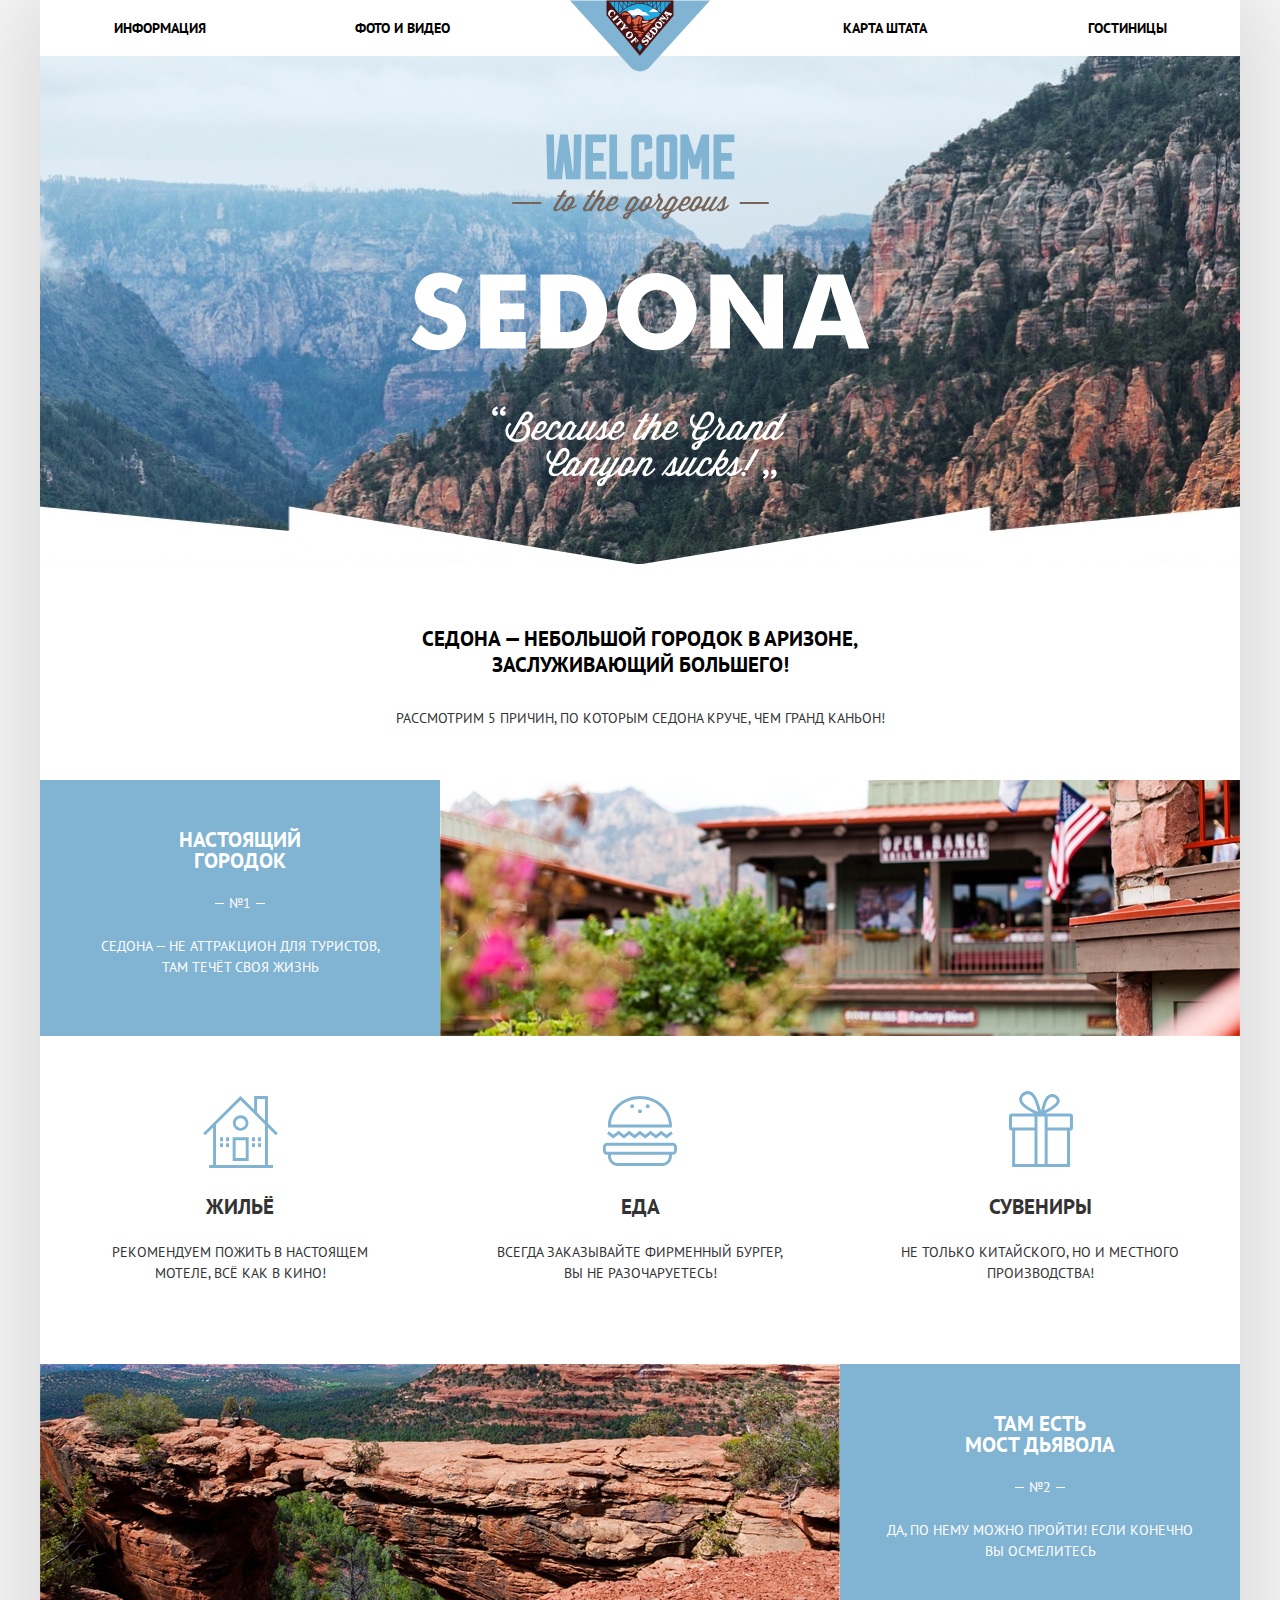
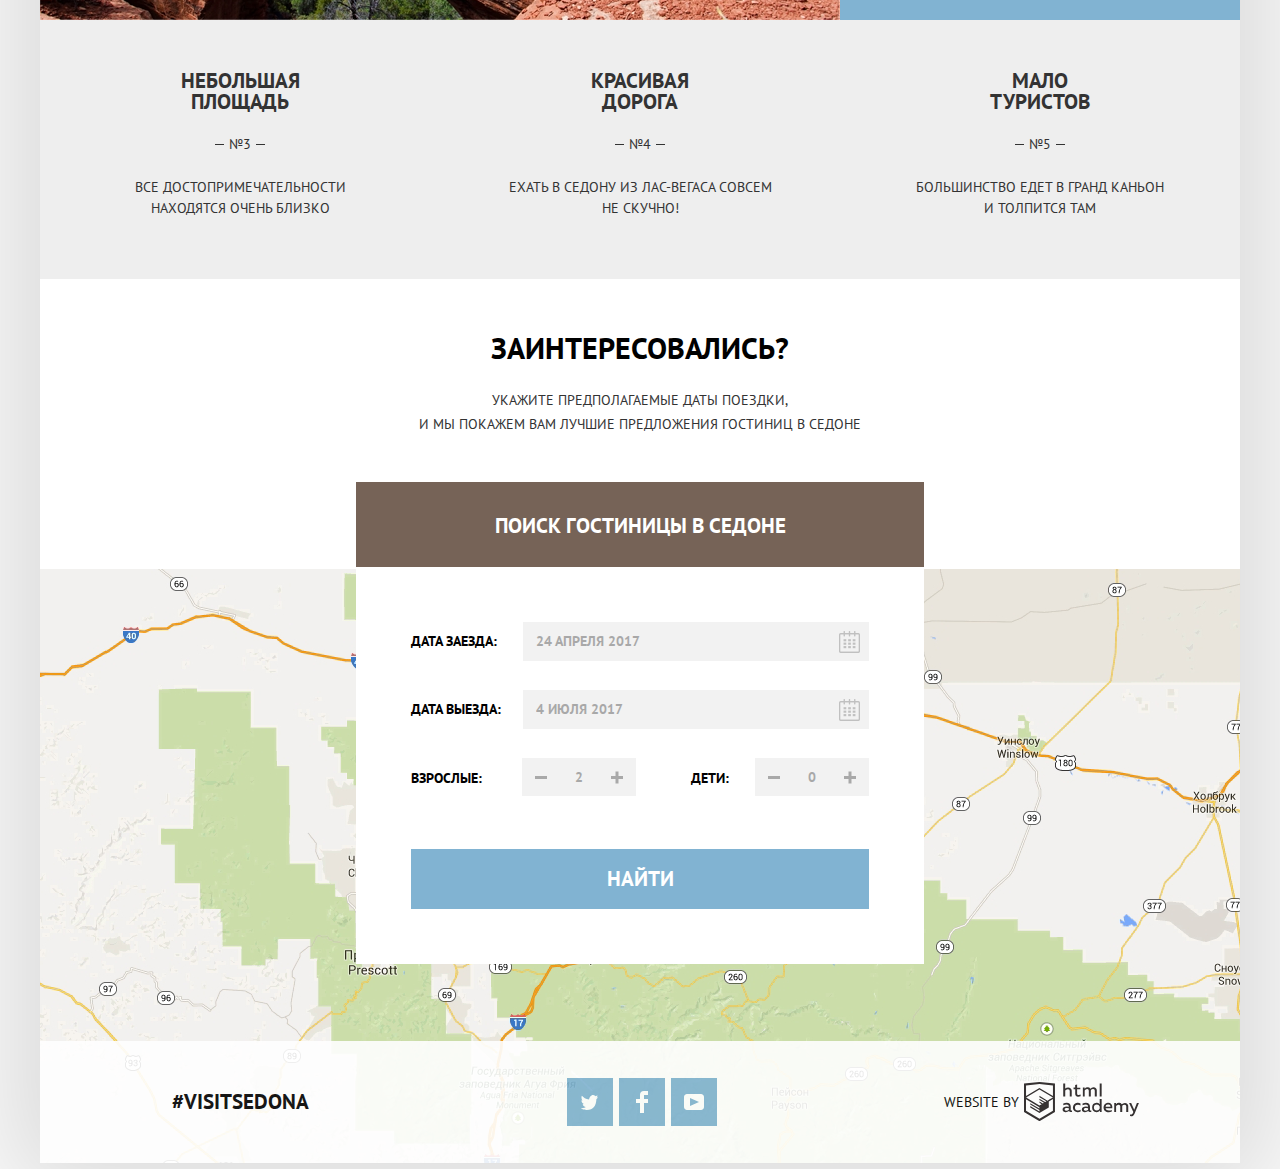
==== commit a2fddb0d: "git push" ====
--- a/index.html
+++ b/index.html
@@ -6,8 +6,6 @@
     <link href="https://fonts.googleapis.com/css?family=PT+Sans:400,700&display=swap&subset=cyrillic" rel="stylesheet">
     <link href="css/normalize.css" rel="stylesheet"> 
     <link href="css/style.css" rel="stylesheet"> 
-    <!-- [if lt IE 11]> --><link rel="stylesheet" type= "text/css" href="css/style.css"><!-- <![endif] -->
-    <!--[if !IE]><!--><link rel="stylesheet" href="css/style.css"/><!--<![endif]-->
   </head>
   <body>
     <div class="page">
@@ -51,7 +49,7 @@
               <div class="item benefits-size">
                 <div class="item-box">
                   <h3>Настоящий<br>городок</h3>
-                  <p>-№1-</p>
+                  <p class="tiny">№1</p>
                   <p>Седона — не аттракцион для туристов,<br> там течёт своя жизнь</p>
                 </div>
                 <img src="img/foto-1.jpg" class="benefits-img" width="800" height="256" alt="Фото городского пейзажа Седоны">
@@ -59,19 +57,19 @@
               <div class="features">
                 <ul class="features-list benefits-size">
                   <li class="features-item">
-                    <div class="list-item">
+                    <div class="list-item item-benefits">
                       <h4>Жильё</h4>
                       <p>Рекомендуем пожить в настоящем<br> мотеле, всё как в кино!</p>
                     </div>
                   </li>
                   <li class="features-item">
-                    <div class="list-item">
+                    <div class="list-item  item--benefits">
                       <h4>Еда</h4>
                       <p>Всегда заказывайте фирменный бургер,<br> вы не разочаруетесь!</p>
                     </div>
                   </li>
                   <li class="features-item">
-                    <div class="list-item">
+                    <div class="list-item  item---benefits">
                       <h4>Сувениры</h4>
                       <p>Не только китайского, но и местного<br> производства!</p>
                     </div>
@@ -82,7 +80,7 @@
             <li class="benefits-item benefits-size benefits-bridge">
               <div class="item-box item-bridge">
                 <h3>Там есть<br>мост Дьявола</h3>
-                <p>-№2-</p>
+                <p class="tiny">№2</p>
                 <p>Да, по нему можно пройти! Если конечно<br>вы осмелитесь</p>
               </div>
               <img src="img/foto-2.jpg" class="benefits-img" width="800" height="256" alt="Фото моста Дьявола в Седоне">
@@ -90,21 +88,21 @@
             <li class="benefits-item item-row">
               <div class="list-item">
                 <h3>Небольшая<br>площадь</h3>
-                <p>-№3-</p>
+                <p class="tiny">№3</p>
                 <p>Все достопримечательности<br>находятся очень близко</p>
               </div> 
             </li>
             <li class="benefits-item item-row">
               <div class="list-item">
                 <h3>Красивая<br>дорога</h3>
-                <p>-№4-</p>
+                <p class="tiny">№4</p>
                 <p>Ехать в Седону из Лас-Вегаса совсем<br>не скучно!</p>
               </div>
             </li>
             <li class="benefits-item item-row">
               <div class="list-item">
                 <h3>Мало<br>туристов</h3>
-                <p>-№5-</p>
+                <p class="tiny">№5</p>
                 <p>Большинство едет в гранд каньон<br>и толпится там</p>
               </div>
             </li>
@@ -121,23 +119,29 @@
               <label>
                 Дата заезда:
                 <input class="forms date-form" type="text" name="arrival" value="" placeholder="24 апреля 2017">
+                <div class="icon-form"></div>
               </label>
               <label>
                 Дата выезда:
                 <input class="forms date-form" type="text" name="departure" value="" placeholder="4 июля 2017">
+                <div class="icon-form"></div>
               </label>
               <div class="form-number">
-                <label for="number-adult">Взрослые:</label>
-                <div class="number-box">
-                  <button class="btn" type="button" aria-label="Минус">-</button>
-                  <input class="forms number-form" type="text" value="" name="adult" id="number-adult" placeholder="2">
-                  <button class="btn" type="button" aria-label="Плюс">+</button>
+                <div class="form-number-box">
+                  <label for="number-adult">Взрослые:</label>
+                  <div class="number-box">
+                    <button class="btn" type="button" aria-label="Минус"></button>
+                    <input class="forms number-form" type="text" value="" name="adult" id="number-adult" placeholder="2">
+                    <button class="btn btn-large" type="button" aria-label="Плюс"></button>
+                  </div>
                 </div>
-                <label class="number-child" for="number-children">Дети:</label>
-                <div class="number-box">
-                  <button class="btn" type="button" aria-label="минус">-</button>
-                  <input class="forms number-form" type="text" value="" name="children" id="number-children" placeholder="0">
-                  <button class="btn" type="button" aria-label="Плюс">+</button>
+                <div class="form-number-box">
+                  <label class="number-child" for="number-children">Дети:</label>
+                  <div class="number-box">
+                    <button class="btn" type="button" aria-label="минус"></button>
+                    <input class="forms number-form" type="text" value="" name="children" id="number-children" placeholder="0">
+                    <button class="btn btn-large" type="button" aria-label="Плюс"></button>
+                  </div>
                 </div>
               </div>
               <button type="submit" class="button btn-submit">Найти</button>
@@ -152,16 +156,39 @@
       </main>
 
       <footer class="main-footer">
-        <p class="hashtag">#visitsedona</p>
-        <ul class="footer-social">
-          <li class="social-button"><a href="">Твиттер</a></li>
-          <li class="social-button"><a href="">Фейсбук</a></li>
-          <li class="social-button"><a href="">Ютуб</a></li>
-        </ul>
-        <p class="footer-copyright">
-          Website by
-          <a href="https://htmlacademy.ru/intensive/htmlcss">HTML Academy</a>
-        </p>
+        <div class="footer-container">
+          <p class="hashtag">#visitsedona</p>
+          <ul class="footer-social">
+            <li><a href="" class="social-button">
+              <span class="visually-hidden">Твиттер</span>
+              <svg xmlns="http://www.w3.org/2000/svg" xmlns:xlink="http://www.w3.org/1999/xlink" width="17" height="15" viewBox="0 0 17 15">
+                <path fill="#FFF" d="M10.95.144c1.685-.496 2.984.27 3.577 1.179.673-.231 1.331-.481 2.011-.708a2.345 2.345 0 0 1-.857 1.768c.685.17 1.304-.491 1.304-.491-.169 1-1.006 1.788-1.563 2.024-.231 6.75-3.175 11.217-10.077 11.082h-.446c-.41 0-4.164-.46-4.898-1.887 2.271.196 3.893-.422 4.693-1.177-.96-.3-2.679-.477-2.979-2.95.349.106.564.228 1.19.119C1.705 8.247.374 7.53.448 5.33c.285.328 1.067.536 1.34.472C1.085 5.561-.182 2.442.894.85c1.818 1.854 3.735 3.606 7.152 3.773C8.254 2.33 9.183.793 10.95.144z"/>
+              </svg>
+            </a></li>
+            <li><a href="" class="social-button">
+              <span class="visually-hidden">Фейсбук</span>
+              <svg xmlns="http://www.w3.org/2000/svg" width="12" height="22" viewBox="0 0 12 22">
+                <path fill="#FFF" d="M12 4V0H8a4 4 0 0 0-4 4v4H0v4h4v10h4V12h4V8H8V4h4z"/>
+              </svg>
+            </a></li>
+            <li><a href="" class="social-button">
+              <span class="visually-hidden">Ютуб</span>
+              <svg xmlns="http://www.w3.org/2000/svg" xmlns:xlink="http://www.w3.org/1999/xlink" width="20" height="16" viewBox="0 0 20 16">
+                <path fill="#FFF" d="M17 0H3C1.35 0 0 1.35 0 3v10c0 1.65 1.35 3 3 3h14c1.65 0 3-1.35 3-3V3c0-1.65-1.35-3-3-3zM6.027 11.998V4.002L15.014 8l-8.987 3.998z"/>
+              </svg>
+            </a></li>
+          </ul>
+          <div class="footer-copyright">
+            <p>Website by</p>
+            <a href="https://htmlacademy.ru/intensive/htmlcss" class="icon-logo">
+              <span class="visually-hidden">HTML Academy</span>
+              <svg id="Layer_1" data-name="Layer 1" xmlns="http://www.w3.org/2000/svg" viewBox="0 0 108.08 36.85">
+                <title>logo-htmlacademy-small1</title>
+                <path d="M44.61,26.88a2,2,0,0,0,.55-0.1v1.33a3.25,3.25,0,0,1-1.18.21,1.67,1.67,0,0,1-1.67-1,4.84,4.84,0,0,1-3.14,1.08c-1.51,0-2.91-.83-2.91-2.55,0-2.13,2-2.79,3.71-2.79a11.08,11.08,0,0,1,2.17.25v-0.3c0-1-.76-1.77-2.19-1.77a7.42,7.42,0,0,0-3,.64v-1.7a10.21,10.21,0,0,1,3.19-.55c2.36,0,3.81,1.12,3.81,3.65v3a0.54,0.54,0,0,0,.49.59h0.17Zm-6.44-1.13A1.35,1.35,0,0,0,39.63,27h0.11a3.39,3.39,0,0,0,2.41-1V24.58a9.72,9.72,0,0,0-1.81-.21c-1,0-2.16.33-2.16,1.38h0Zm12.36-6.11a5,5,0,0,1,2.57.64V22a4.08,4.08,0,0,0-2.3-.7,2.75,2.75,0,1,0,0,5.49,5,5,0,0,0,2.43-.64v1.71a6.27,6.27,0,0,1-2.76.57A4.21,4.21,0,0,1,46,24.51q0-.21,0-0.41a4.32,4.32,0,0,1,4.18-4.46h0.38Zm12.17,7.24a2,2,0,0,0,.55-0.1v1.33a3.25,3.25,0,0,1-1.18.21,1.67,1.67,0,0,1-1.67-1,4.84,4.84,0,0,1-3.14,1.08c-1.51,0-2.91-.83-2.91-2.55,0-2.13,2-2.79,3.71-2.79a11.08,11.08,0,0,1,2.17.25v-0.3c0-1-.76-1.77-2.19-1.77a7.42,7.42,0,0,0-3,.64v-1.7a10.21,10.21,0,0,1,3.19-.55c2.36,0,3.81,1.12,3.81,3.65v3a0.54,0.54,0,0,0,.49.59h0.17Zm-6.44-1.13A1.35,1.35,0,0,0,57.73,27h0.11a3.39,3.39,0,0,0,2.41-1V24.58a9.72,9.72,0,0,0-1.81-.21c-1.06,0-2.16.33-2.16,1.38h0ZM73,16V28.2H71.35V26.88a3.88,3.88,0,0,1-3.19,1.54,4.4,4.4,0,0,1,0-8.78,3.81,3.81,0,0,1,3,1.3V16H73Zm-4.53,5.22a2.76,2.76,0,1,0,0,5.52A2.86,2.86,0,0,0,71.15,25V23A2.91,2.91,0,0,0,68.49,21.27ZM79,19.64c3.31,0,4.46,2.68,3.92,5.09H76.7c0.21,1.5,1.67,2.11,3.19,2.11a6.11,6.11,0,0,0,2.64-.59v1.6a7.14,7.14,0,0,1-3,.57C77,28.42,74.78,27,74.78,24a4.18,4.18,0,0,1,4-4.39H79Zm0.09,1.54a2.28,2.28,0,0,0-2.44,2.1v0.06H81.3A2,2,0,0,0,79.13,21.18Zm5.73,7V19.87h1.65v1a3.81,3.81,0,0,1,2.78-1.27A2.86,2.86,0,0,1,91.89,21a4.12,4.12,0,0,1,2.91-1.33A3.06,3.06,0,0,1,98,23V28.2h-1.9V23.05a1.59,1.59,0,0,0-1.42-1.75H94.42a2.8,2.8,0,0,0-2.07,1.12V28.2h-1.9V23.05A1.59,1.59,0,0,0,89,21.31H88.8a3,3,0,0,0-2.21,1.29v5.63H84.86Zm21.31-8.33h1.9l-3.91,9.46c-0.9,2.17-2.09,2.86-3.35,2.86a4.76,4.76,0,0,1-1.1-.14V30.46a2.86,2.86,0,0,0,.85.12c0.9,0,1.58-.64,2.07-1.9l0.17-.42-4-8.4h2l2.86,6.29ZM38.73,1.46V6.22a3.81,3.81,0,0,1,2.7-1.14,3.25,3.25,0,0,1,3.44,3.4v5.15H43V8.72a1.81,1.81,0,0,0-1.61-2h-0.3a2.93,2.93,0,0,0-2.32,1.39v5.52h-1.9V1.46h1.9ZM49.94,2.31v3h3V6.91h-3v3.81c0,1.1.5,1.46,1.58,1.46a4.49,4.49,0,0,0,1.69-.33v1.6A6.8,6.8,0,0,1,51,13.8a2.55,2.55,0,0,1-2.86-2.74V6.89H46.58V5.26h1.5V2.74Zm5.4,11.31V5.28H57v1A3.81,3.81,0,0,1,59.77,5a2.86,2.86,0,0,1,2.6,1.33A4.12,4.12,0,0,1,65.28,5,3.06,3.06,0,0,1,68.44,8.4v5.21h-1.9V8.46a1.59,1.59,0,0,0-1.42-1.75H64.89a2.8,2.8,0,0,0-2.07,1.12v5.78h-1.9V8.46A1.59,1.59,0,0,0,59.5,6.71H59.27A3,3,0,0,0,57.06,8v5.63H55.34ZM71.17,1.45H73V13.6H71.17V1.45ZM14.71,0H14.55L0,1.54V28.21l14.55,8.66,14.55-8.66V1.54Zm12.5,27.1L14.55,34.64,1.9,27.12V16.18l12.59,7.5V25L5.86,19.9v1.31l8.68,5.21v1.39L5.87,22.65V24l8.68,5.21,8.75-5.24V18.31L27.2,16V27.12Zm0-12.53-3.48,2-1.6,1L14.51,13v1.31L21,18.23H21l-0.14.09-1,.54-5.37-3.2V17l4.24,2.52-1,.67-3.2-1.9v1.31l2.1,1.24L14.5,22.1,2,14.65,14.51,7.11Zm0-1.32L14.49,5.76,1.91,13.25v-10L14.56,1.92,27.21,3.25v10h0Z" transform="translate(0 -0.02)" fill="#231f20"/>
+              </svg>
+            </a>
+          </div>
+        </div>
       </footer>  
     </div>
   </body>
--- a/css/style.css
+++ b/css/style.css
@@ -1,68 +1,68 @@
 body {
-    margin: 0;
-    padding: 0;
-
-    background-color: #ffffff;
+  margin: 0;
+  padding: 0;
+
+  background-color: #ffffff;
 }
 
 .page {
-    max-width: 1200px;
-    min-width: 1200px;
-    margin: 0 auto;
-    padding: 0;
-
-    font-family: "PT Sans", Arial, sans-serif;
-    font-size: 14px;
-    line-height: 21px;
-    font-weight: 400;
-    color: #000000;
-    text-transform: uppercase;
-
-    background-color: #ffffff;
-    box-shadow: 0 0 110px 40px #dbdbdb;
+  max-width: 1200px;
+  min-width: 1200px;
+  margin: 0 auto;
+  padding: 0;
+
+  font-family: "PT Sans", Arial, sans-serif;
+  font-size: 14px;
+  line-height: 21px;
+  font-weight: 400;
+  color: #000000;
+  text-transform: uppercase;
+
+  background-color: #ffffff;
+  box-shadow: 0 0 110px 40px #dbdbdb;
 }
 
 a {
-    text-decoration: none;
+  text-decoration: none;
 }
 
 .logo img {
-    position: absolute;
-    top: 0;
-    left: 0;
-    right: 0;
-    margin: auto;
+  position: absolute;
+  top: 0;
+  left: 0;
+  right: 0;
+  margin: auto;
 }
 
 .navigation {
-    position: relative;
+  position: relative;
     
-    font-size: 14px;
-    font-weight: 700;
-    line-height: 26px;
-    color: #000000;
-
-    background-color: #ffffff;
+  font-size: 14px;
+  font-weight: 700;
+  line-height: 26px;
+  color: #000000;
+
+  background-color: #ffffff;
 }
 
 .site-navigation {
-    display: flex;
-    justify-content: space-between;
-    padding: 0;
-    padding-top: 15px;
-    padding-bottom: 15px;
-    margin: 0;
+  display: flex;
+  justify-content: space-between;
+  padding: 0;
+  padding-top: 15px;
+  padding-bottom: 15px;
+  margin: 0;
 } 
 
 .site-navigation-menu {
-    display: flex;
-    justify-content: space-between;
-    padding: 0;
-    margin: 0;
+  display: flex;
+  justify-content: space-between;
+  padding: 0;
+  margin: 0;
 }
 
 .site-navigation-menu:last-of-type {
-    margin-right: -7px;
+  margin-right: -7px;
 }
 
 .site-navigation,
@@ -70,790 +70,1157 @@
 .site-navigation-menu ul,
 .benefits-list,
 .features-list {
-    list-style: none;
+  list-style: none;
 }
 
 .site-navigation-menu ul {
-    display: flex;
-    justify-content: space-around;
-    width: 484px;
-    padding: 0;
-    margin: 0;
+  display: flex;
+  justify-content: space-around;
+  width: 484px;
+  padding: 0;
+  margin: 0;
 }
 
 .site-navigation a {
-    color: #000000;
+  color: #000000;
 }
 
 .site-navigation a:hover {
-    color: #81b3d2; 
+  color: #81b3d2; 
 }
 
 .site-navigation a:focus {
-    color: #bebebe;
+  color: #bebebe;
 }
 
 .site-navigation a:active {
-    color: #766357;
+  color: #766357;
+}
+
+.item-current a {
+  color: #766357;
 }
 
 .section-caption {
-    display: flex;
-    justify-content: center;
-    align-items: center;
-    min-height: 508px;
-
-    background-color: #385265;
-    background-image: url("../img/background-photo.jpg");
-    background-position: bottom;
-    background-repeat: no-repeat;
-    background-size: cover;
+  display: flex;
+  justify-content: center;
+  align-items: center;
+  min-height: 508px;
+
+  background-color: #385265;
+  background-image: url("../img/background-photo.jpg");
+  background-position: bottom;
+  background-repeat: no-repeat;
+  background-size: cover;
 }
 
 .section-info {
-    display: flex;
-    flex-direction: column;
-    align-items: center;
-    padding: 62px;;            
+  display: flex;
+  flex-direction: column;
+  align-items: center;
+  padding: 62px; 
+  padding-bottom: 49px;          
 }
 
 .title-info {
-    text-align: center;
-    margin: 0;
-    margin-bottom: 27px;
-    padding: 0;
-
-    font-size: 21px;
-    font-weight: 700;
-    line-height: 26px;
+  text-align: center;
+  margin: 0;
+  margin-bottom: 27px;
+  padding: 0;
+
+  font-size: 21px;
+  font-weight: 700;
+  line-height: 26px;
 }
 
 .info {
-    padding: 0;
-    margin: 0;
-
-    color: #333333;
-    font-size: 14px;
-    font-weight: 400;
-    line-height: 26px;
+  text-align: center;
+  padding: 0;
+  margin: 0;
+
+  color: #333333;
+  font-size: 14px;
+  font-weight: 400;
+  line-height: 26px;
 }
 
 .benefits {
-    padding: 0;
-    margin: 0;
+  padding: 0;
+  margin: 0;
 }
 
 .benefits-img {
-    width: 67%;
+  width: 67%;
 }
 
 .benefits-list {
-    display: flex;
-    flex-direction: row;
-    flex-wrap: wrap;
-    padding: 0;
-    margin: 0;
+  display: flex;
+  flex-direction: row;
+  flex-wrap: wrap;
+  padding: 0;
+  margin: 0;
 }
 
 .benefits-item {
-    display: flex;
-    padding: 0;
-    margin: 0;
+  display: flex;
+  padding: 0;
+  margin: 0;
 }
 
 .benefits-item,
 .features-item  {
-    color: #333333;
+  color: #333333;
 }
 
 .benefits-item h3,
 .features-item h4 {
-    font-size: 21px;
-    font-weight: 700;
-    line-height: 21px;
+  font-size: 21px;
+  font-weight: 700;
+  line-height: 21px;
 }
 
 .item-features {
-    flex-wrap: wrap;
+  flex-wrap: wrap;
 }
 
 .benefits-size {
-    width: 1200px;
+  width: 1200px;
 }
 
 .item {
-    display: flex;
-    padding: 0;
-    margin: 0;
+  display: flex;
+  padding: 0;
+  margin: 0;
 }
 
 .item-box {
-    display: flex;
-    flex-direction: column;
-    justify-content: center;
-    align-items: center;
-    width: 33%;  
-    margin: 0;
-    padding: 0;
-
-    background-color: #81b3d2;
-    color: #ffffff;
+  display: flex;
+  flex-direction: column;
+  width: 33%;  
+  margin: 0;
+  padding: 20px;
+  padding-top: 49px;
+
+  background-color: #81b3d2;
+  color: #ffffff;
 }
 
 .item-box h3,
-.list-item h3 {
-    text-align: center;
-    padding: 0;
-    margin: 0;
-    margin-bottom: 20px;
+.list-item h3,
+.item-box p:first-of-type,
+.item-row p:first-of-type {
+  text-align: center;
+  padding: 0;
+  margin: 0;
+  margin-bottom: 22px;
 }
 
 .item-box p,
 .list-item p {
-    text-align: center;
-    padding: 0;
-    margin: 0;
-}
-
-.item-box p:first-of-type,
-.item-row p:first-of-type {
-    padding: 0;
-    margin: 0;
-    margin-bottom: 20px;
+  text-align: center;
+  padding: 0;
+  margin: 0;
 }
 
 .item-box p,
 .features-item p {
-    font-size: 14px;
-    font-weight: 400;
-    line-height: 21px;
+  font-size: 14px;
+  font-weight: 400;
+  line-height: 21px;
+}
+
+.tiny {
+  display: flex;
+  align-items: center;
+  justify-content: center;
+
+  padding: 0 2px;
+}
+
+.tiny::before,
+.tiny::after {
+  content: " ";
+
+  width: 9px;
+  height: 1px;
+  margin: 0 5px;
+
+  background-color: #ffffff;
+}
+
+.item-row .tiny::before,
+.item-row .tiny::after {
+  background-color: #333333;
 }
 
 .features {
-    padding: 0;
-    margin: 0;
+  padding: 0;
+  margin: 0;
 }
 
 .features-list {
-    display: flex;
-    justify-content: space-around;
-    flex-wrap: wrap;
-    padding: 0;
-    margin: 0;
+  display: flex;
+  justify-content: space-around;
+  flex-wrap: wrap;
+  padding: 0;
+  margin: 0;
 }
 
 .features-item {
-    display: flex;
-    margin: 0;
-    padding: 0;
-    padding-top: 60px;
-    padding-bottom: 80px;
+  position: relative;
+  display: flex;
+  min-height: 188px;
+  margin: 0;
+  padding: 0;
+  padding-top: 60px;
+  padding-bottom: 80px;
 }
 
 .list-item {
-    display: inline-block;
-    text-align: center;
-    padding: 0;
-    margin: 0;
+  display: flex;
+  flex-direction: column;
+  justify-content: flex-end;
+  align-items: center;
+  width: 360px;
+  padding: 0;
+  padding-left: 20px;
+  padding-right: 20px;
+  margin: 0;
+}
+
+.item-benefits h4::before {
+  content: " ";
+
+  position: absolute;
+  top: 60px;
+  left: 50%;
+  margin-left: -37px;
+  width: 75px;
+  height: 72px;
+
+  background-image: url("../img/icon-1.svg");
+  background-repeat: no-repeat;
+}
+
+.item--benefits h4::before {
+  content: " ";
+
+  position: absolute;
+  top: 60px;
+  left: 50%;
+  margin-left: -37px;
+  width: 74px;
+  height: 70px;
+
+  background-image: url("../img/icon-2.svg");
+  background-repeat: no-repeat;
+}
+
+.item---benefits h4::before {
+  content: " ";
+
+  position: absolute;
+  top: 55px;
+  left: 50%;
+  margin-left: -31px;
+  width: 64px;
+  height: 76px;
+
+  background-image: url("../img/icon-3.svg");
+  background-repeat: no-repeat;
 }
 
 .list-item h4 {
-    margin: 0;
-    margin-bottom: 25px;
-    padding: 0;
+  margin: 0;
+  margin-bottom: 25px;
+  padding: 0;
 }
 
 .list-item p {
-    margin: 0;
-    padding: 0;
+  margin: 0;
+  padding: 0;
 }
 
 .benefits-bridge {
-    flex-direction: row-reverse;
+  flex-direction: row-reverse;
 }
 
 .item-row {
-    justify-content: center;
-    width: 400px;
-    padding-top: 47px;
-    padding-bottom: 60px;
-
-    background-color: #eeeeee;
+  justify-content: center;
+  width: 400px;
+  padding-top: 50px;
+  padding-bottom: 60px;
+
+  background-color: #eeeeee;
 }
 
 .modal {
-    display: flex;
-    flex-direction: column;
-    align-items: center;
-    padding: 0;
-    padding-top: 55px;
-    margin: 0;
+  display: flex;
+  flex-direction: column;
+  align-items: center;
+  padding: 0;
+  padding-right: 20px;
+  padding-top: 51px;
+  padding-left: 20px;
+  margin: 0;
 }
 
 .modal-subtitle {
-    padding: 0;
-    margin: 0;
-    margin-bottom: 25px;
-
-    font-size: 30px;
-    font-weight: 700;
-    line-height: 36px;
+  padding: 0;
+  margin: 0;
+  margin-bottom: 22px;
+
+  font-size: 30px;
+  font-weight: 700;
+  line-height: 36px;
 }
 
 .modal-text {
-    text-align: center;
-    padding: 0;
-    margin: 0;
-    margin-bottom: 46px;
-
-    font-size: 14px;
-    font-weight: 400;
-    line-height: 24px;
-    color: #333333;
+  text-align: center;
+  padding: 0;
+  margin: 0;
+  margin-bottom: 46px;
+
+  font-size: 14px;
+  font-weight: 400;
+  line-height: 24px;
+  color: #333333;
+}
+
+.modal-form {
+  position: absolute;
+  top: 85px;
+  display: flex;
+  flex-direction: column;
+  width: 458px;
+  min-height: 286px;
+  margin: 0;
+  padding: 55px;
+
+  background-color: #ffffff;
 }
 
 .modal-search {
-    position: relative;
-    display: flex;
-    width: 568px;
-    padding: 0;
-    margin: 0;
+  position: relative;
+  display: flex;
+  width: 568px;
+  padding: 0;
+  margin: 0;
 }
 
 .modal-search label {
-    font-size: 14px;
-    font-weight: 700;
-    text-transform: uppercase;
+  display: flex;
+  justify-content: space-between;
+  align-items: center;
+  padding: 0;
+  margin: 0;
+  margin-bottom: 29px;
+
+  font-size: 14px;
+  font-weight: 700;
+  text-transform: uppercase;
 }
 
 .btn-search {
-    width: 568px;
-    margin: 0;
-    padding: 30px 5px;
-
-    background-color: #766357;
+  width: 100%;
+  margin: 0;
+  padding-top: 31px;
+  padding-right: 5px;
+  padding-bottom: 30px;
+  padding-left: 5px;
+
+  background-color: #766357;
 }
 
 .btn-search:hover {
-    background-color: #604e43;
+  background-color: #604e43;
 }
 
 .btn-search:focus {
-    outline: none;
-    color: rgba(255, 255, 255, 0.3);
-    background-color: #503e33;
-}
-
-.modal-form {
-    position: absolute;
-    top: 85px;
-    display: flex;
-    flex-direction: column;
-    justify-content: space-between;
-    min-height: 286px;
-    margin: 0;
-    padding: 55px;
-
-    background-color: #ffffff;
+  outline: none;
+  color: rgba(255, 255, 255, 0.3);
+  background-color: #503e33;
 }
 
 .button {
-    font: inherit;
-
-    text-align: center;
-    color: #ffffff;
-    vertical-align: middle;
-    font-size: 21px;
-    font-weight: 700;
-    line-height: 26px;
-    text-transform: uppercase;
-
-    border: none;
-}
-
-.modal-form label {
-    display: flex;
-    justify-content: space-between;
-    align-items: center;
+  font: inherit;
+
+  text-align: center;
+  color: #ffffff;
+  vertical-align: middle;
+  font-size: 21px;
+  font-weight: 700;
+  line-height: 26px;
+  text-transform: uppercase;
+
+  border: none;
 }
 
 .forms,
 .btn {
-    font: inherit;
-
-    text-transform: uppercase;
-
-    background-color: #f2f2f2;
-    border: none;
+  font: inherit;
+
+  text-transform: uppercase;
+
+  background-color: #f2f2f2;
+  border: none;
 }
 
 .date-form {
-    width: 324px;
-    margin: 0;
-    padding-top: 14px; 
-    padding-right: 9px;
-    padding-bottom: 14px;
-    padding-left: 13px;
+  position: relative;
+
+  width: 324px;
+  margin: 0;
+  padding-top: 9px; 
+  padding-right: 9px;
+  padding-bottom: 9px;
+  padding-left: 13px;
+}
+
+.icon-form {
+  position: absolute;
+  right: 64px;
+  width: 21px;
+  height: 22px;
+
+  background-image: url("../img/calendar.svg");
+  background-repeat: no-repeat;
+
+  opacity: 0.2;
+}
+
+.icon-form:hover {
+  opacity: 1;
+}
+                                                    /* как поменять цвет svg? */
+.icon-form:active {
+  background-image: url("../img/calendar-active.png");
+}
+
+/* .icon-form:active svg {
+  fill: #81b3d2;
+} */
+
+.form-number-box {
+  display: flex;
+  padding: 0;
+  margin: 0;
+}
+
+.number-box {
+  display: flex;
+  padding: 0;
+  margin: 0;
+  margin-bottom: 53px;
 }
 
 .form-number {
-    display: flex;
-    justify-content: space-between;
+  display: flex;
+  justify-content: space-between;
 }
 
 .form-number label {
-    display: flex;
-    align-items: center;
-}
-
-.number-box {
-    display: flex;
+  margin-right: 40px;
+  margin-top: -22px;
+}
+
+.form-number .number-child {
+  margin-right: 26px;
 }
 
 .number-form,
 .btn {
-    width: 38px;
-    height: 38px;
-    text-align: center;
-    margin: 0;
-    padding: 0;
+  width: 38px;
+  height: 38px;
+  text-align: center;
+  margin: 0;
+  padding: 0;
+
+  font-weight: 700;
+}
+
+.btn {
+  position: relative;
+}
+
+.btn::before,
+.btn-large::after {
+  content: " ";
+
+  position: absolute;
+  top: 18px;
+  left: 13px;
+  width: 12px;
+  height: 3px;
+
+  background-color: #a9a9a9;
+}
+
+.btn-large::after {
+  transform: rotate(90deg);
+}
+
+.btn:hover::before,
+.btn-large:hover::after {
+  background-color: #000000;
+}
+
+.btn:active::before,
+.btn-large:active::after {
+  background-color: #81b3d2;
 }
 
 .btn-submit {
-    width: 458px;
-    margin: 0;
-    padding: 17px 5px;
+  width: 100%;
+  margin: 0;
+  padding: 17px 5px;
+  
+  background-color: #81b3d2;
+}
+
+.btn-submit:hover {
+  background-color: #669ec0;
+}
+
+.btn-submit:focus {
+  outline: none;
+  color: rgba(255, 255, 255, 0.3);
+  background-color: #5496bd;
 }
 
 .section-map img {
-    max-width: 100%;
-}
-
-
+  max-width: 100%;
+}
 
 input::placeholder {
-    color: #000000;
-    opacity: 0.3;
-    text-transform: uppercase;
+  color: #000000;
+  opacity: 0.3;
+  text-transform: uppercase;
 }
 
 .forms:hover,
 .btn:hover {
-    background-color: #ebebeb;
+  background-color: #ebebeb;
 }
 
 .forms:focus,
 .btn:focus {
-    background-color: #ffffff;
-    outline: 2px solid #e5e5e5;
-    outline-offset: -2px;
-}
-
-.btn-submit {
-    background-color: #81b3d2;
-}
-
-.btn-submit:hover {
-    background-color: #669ec0;
-}
-
-.btn-submit:focus {
-    outline: none;
-    color: rgba(255, 255, 255, 0.3);
-    background-color: #5496bd;
-}
-
-.item-current a {
-    color: #766357;
+  background-color: #ffffff;
+  outline: 2px solid #e5e5e5;
+  outline-offset: -2px;
 }
 
 .filters {
-    margin: 0;
-    padding: 30px 70px;
-
-    background-color: #40749c;
-    background-image: url("../img/filter-background.jpg");
-    background-position: center;
-    background-repeat: no-repeat;
-    background-size: cover;
-
-    color: #ffffff;
-    font-size: 14px;
-    font-weight: 400;
-    line-height: 21px;
+  margin: 0;
+  padding-top: 28px;
+  padding-right: 70px;
+  padding-bottom: 30px;
+  padding-left: 70px;
+
+  background-color: #40749c;
+  background-image: url("../img/filter-background.jpg");
+  background-position: center;
+  background-repeat: no-repeat;
+  background-size: cover;
+
+  color: #ffffff;
+  font-size: 14px;
+  font-weight: 400;
+  line-height: 21px;
 }
 
 .filter {
-    display: flex;
-    margin: 0;
-    padding: 0;
+  display: flex;
+  margin: 0;
+  padding: 0;
 } 
 
+.filter ul {
+  list-style: none;
+}
+
 .filter-checkbox {
-    flex-grow: 1;
-    display: flex;
-    flex-direction: column;
-    margin: 0;
-    padding: 0;
-}
-
-.filter-checkbox legend,
+  display: flex;
+  flex-direction: column;
+  width: 255px;
+  margin: 0;
+  padding: 0;
+
+  border: none;
+}
+
+.filter-checkbox legend {
+  padding: 0;
+  margin: 0;
+  margin-bottom: 24px;
+
+  font-size: 16px;
+  font-weight: 700;
+}
+
+.filter-checkbox ul {
+  display: flex;
+  flex-direction: column;
+  justify-content: space-between;
+  margin: 0;
+  padding: 0;
+}
+
 .filter-option {
-    padding: 0;
-    margin: 0;
-    margin-bottom: 26px;
-}
-
-.filter-option {
-    display: flex;
-    justify-content: flex-start;
-    align-items: center;
+  display: flex;
+  justify-content: flex-start;
+  align-items: center;
+
+  padding: 0;
+  margin: 0;
+  margin-left: 42px;
+  margin-bottom: 26px;
 }
 
 .filter-option:last-of-type {
-    margin-bottom: 0;
-}
-
-.filter-checkbox ul {
-    display: flex;
-    flex-direction: column;
-    justify-content: space-between;
-    margin: 0;
-    padding: 0;
-}
-
-.filter fieldset {
-    border: none;
-}
-
-.filter legend {
-    font-size: 16px;
-    font-weight: 700;
-}
-
-.filter ul {
-    list-style: none;
-}
-
-.filter-input:disabled + label {
-    color: #6a6a6a;
-}
-
-.filter h3 {
-    font-size: 16px;
-    font-weight: 700;
-}
-
-.filter button {
-    font: inherit;
-
-    background: transparent;
-    border: 2px solid #ffffff;
-    border-radius: 2px;
-}
-
-.filter button:hover {
-    color: #000000;
-    background: #ffffff;
+  margin-bottom: 0;
+}
+
+.filter-option label {
+  position: relative;
+
+  display: block;
+
+  cursor: pointer;
+  user-select: none;
+}
+
+.filter-input-checkbox + label::before {
+  content: " ";
+  position: absolute;
+  left: -41px;
+  top: -2px;
+
+  width: 19px;
+  height: 19px;
+
+  border: 2px solid #ffffff;
+  border-radius: 3px;
+}
+
+.filter-input-checkbox:checked + label::before {
+  content: " ";
+
+  position: absolute;
+  left: -41px;
+  top: -2px;
+
+  width: 27px;
+  height: 23px;
+
+  border: none;
+  
+  background-image: url("../img/checkbox-on.svg");
+  background-repeat: no-repeat;
+  background-position: 0 0;
+}
+                                              /* изменить цвет картинки тоже!!!! */
+.filter-input-checkbox:disabled + label::before {
+  border: 2px solid #6a6a6a;
 }
 
 .filter-box-cost {
-    display: flex;
-    flex-direction: column;
-    justify-content: center;
-    width: 320px;
-    margin: 0;
-    padding: 0;
+  width: 320px;
+  margin: 0;
+  margin-left: auto;
+  padding: 0;
+}
+
+.filter-range {
+  width: 319px;
+}
+
+.filter-range-title {
+  margin-bottom: 9px;
+
+  font-weight: 600;
+  font-size: 16px;
+  line-height: 21px;
+}
+
+.price-controls {
+  position: relative;
+
+  display: flex;
+  justify-content: space-between;
+  align-items: center;
+
+  height: 32px;
+  margin-bottom: 20px;
+
+  border: 2px solid #ffffff;
+  border-radius: 2px;
+}
+
+.price-controls::after {
+  content: " ";
+  position: absolute;
+  top: 50%;
+  left: 50%;
+
+  width: 2px;
+  height: 22px;
+
+  background: #ffffff;
+  transform: translate(-50%, -50%);
+}
+
+.price-controls label {
+  display: inline-block;
+
+  margin: 0;
+  padding: 0;
+
+  vertical-align: top;
+
+  cursor: pointer;
+}
+
+.price-controls .min-price {
+  margin-left: 65px;
+}
+
+.price-controls .max-price {
+  margin-right: 30px;
+}
+
+.price-controls input {
+  width: 50px;
+  margin: 0;
+
+  color: inherit;
+  font: inherit;
+
+  background: none;
+  border: none;
+}
+
+.range-controls {
+  position: relative;
+
+  margin-bottom: 32px;
+}
+
+.range-controls .scale {
+  height: 2px;
+
+  background: rgba(255, 255, 255, 0.3);
+}
+
+.range-controls .bar {
+  width: 80%;
+  height: 2px;
+
+  background: #ffffff;
+}
+
+.range-toggle {
+  position: absolute;
+  top: -9px;
+
+  width: 4px;
+  height: 4px;
+
+  background: #ababab;
+  border: 8px solid #ffffff;
+  border-radius: 50%;
+  box-shadow: 0 2px 3px 0 #ababab;
+  cursor: pointer;
+}
+
+.range-toggle:hover {
+  width: 5px;
+  height: 5px;
+  border: 9px solid #ffffff;
+}
+
+.range-toggle-min {
+  left: 0;
+}
+
+.range-toggle-max {
+  left: 80%;
+}
+
+.btn-transparent {
+  display: block;
+  margin: 0 auto;
+  margin-right: 96px;
+  padding: 6px 35px;
+
+  font: inherit;
+  line-height: 20px;
+  color: #ffffff;
+  text-transform: uppercase;
+
+  background: transparent;
+  border: 2px solid #ffffff;
+  border-radius: 2px;
+  cursor: pointer;
 }
 
 .filter-results {
-    display: flex;
-    justify-content: space-between;
-    align-items: center;
-    margin: 0;
-    padding-top: 30px;
-    padding-right: 72px;
-    padding-bottom: 30px;
-    padding-left: 72px;
+  display: flex;
+  align-items: center;
+  margin: 0;
+  padding-top: 30px;
+  padding-right: 72px;
+  padding-bottom: 30px;
+  padding-left: 72px;
+}
+
+.btn-transparent:hover {
+  color: #000000;
+
+  background: #ffffff;
+}
+
+.search {
+  margin-right: 48px;
 }
 
 .filter-results p {
-    display: inline-block;
-    margin: 0;
-    padding: 0;
-
-    font-size: 21px;
-    font-weight: 700;
-    line-height: 26px;
+  display: inline-block;
+  vertical-align: top;
+  margin: 0;
+  padding: 0;
+
+  font-size: 21px;
+  font-weight: 700;
+  line-height: 26px;
 }
 
 .filter-results h3 {
-    margin: 0;
-    padding: 0;
-
-    font-size: 12px;
-    font-weight: 400;
-    line-height: 18px;
+  margin: 0;
+  margin-right: 40px;
+  margin-top: 3px;
+  padding: 0;
+
+  font-size: 12px;
+  font-weight: 400;
+  line-height: 18px;
 }
 
 .filter-results a {
-    margin: 0;
-    padding: 0;
+  margin: 0;
+  margin-right: 32px;
+  margin-top: 3px;
+  padding: 0;
 }
 
 .filter-type {
-    font-size: 12px;
-    font-weight: 400;
-    line-height: 18px;
-    color: rgba(0, 0, 0, 0.3);
-    border-bottom: 1px dotted #81b3d2;
+  font-size: 12px;
+  font-weight: 400;
+  line-height: 16px;
+  color: rgba(0, 0, 0, 0.3);
+  border-bottom: 1px dotted #81b3d2;
 }
 
 .filter-type:hover,
 .filter-type:active,
 .filter-active {
-    color: #81b3d2;
-    border: none;
+  color: #81b3d2;
+  border: none;
 }
 
 .filter-type:focus {
-    color: #000000;
-    border: none;
+  color: #000000;
+  border: none;
 }
 
 .control {
-    margin: 0;
-    padding: 0;
-    padding-left: 500px;
+  margin: 0;
+  margin-right: 0;
+  margin-left: auto;
+  padding: 0;
+}
+
+.btn-control {
+  border: none;
+  margin: 0;
+  margin-left: 8px;
+  padding: 0;
+}
+
+.btn-control path {
+  fill: #cacaca;
+}
+
+.btn-control:hover path {
+  fill: #000000;;
+}
+
+.btn-control:active path,
+.btn-active path {
+  fill: #81b3d2;
+}
+
+.btn-control:active,
+.btn-control:focus {
+  outline: none;
+}
+
+.catalog {
+  margin: 0;
+  padding: 0;
 }
 
 .catalog ul {
-    list-style: none;
+  list-style: none;
+}
+
+.catalog-list {
+  display: flex;
+  flex-direction: column;
+  margin: 0;
+  padding: 0; 
+}
+
+.catalog-item {
+  display: flex;
+  margin: 0;
+  margin-top: -1px;
+  padding-top: 30px;
+  padding-right: 72px;
+  padding-bottom: 25px;
+  padding-left: 72px;
+
+  border-top: 1px solid #e5e5e5;
+}
+
+.catalog-item:last-child {
+  border-bottom: 1px solid #e5e5e5;
+}
+
+.catalog-item a {
+  margin: 0;
+  padding: 0;
+}
+
+.catalog-item p {
+  font-size: 14px;
+  line-height: 21px;
+}
+
+.catalog-info {
+  display: flex;
+  flex-direction: column;
+  margin: 0;
+  margin-left: 30px;
+  padding: 0;
 }
 
 .item-link {
-    color: #000000;
+  color: #000000;
 }
 
 .item-link:hover {
-    color: #a7cae0;
+  color: #a7cae0;
 }
 
 .item-link:focus {
-    color: #b5b5b5;
-}
-
-.catalog {
-    margin: 0;
-    padding: 0;
-}
-
-.catalog-list {
-    display: flex;
-    flex-direction: column;
-    margin: 0;
-    padding: 0; 
-}
-
-.catalog-item {
-    display: flex;
-    margin: 0;
-    margin-top: -1px;
-    padding-top: 30px;
-    padding-right: 72px;
-    padding-bottom: 25px;
-    padding-left: 72px;
-
-    border-top: 1px solid #e5e5e5;
-}
-
-.catalog-item:last-child {
-    border-bottom: 1px solid #e5e5e5;
-}
-
-.catalog-item a {
-    margin: 0;
-    padding: 0;
-}
-
-.catalog-item h3 {
-    font-size: 21px;
-    font-weight: 700;
-    line-height: 26px;
-}
-
-.catalog-item p {
-    font-size: 14px;
-    line-height: 21px;
-}
-
-.catalog-item .button {
-    font-size: 14px;
-    font-weight: 700;
-}
-
-.catalog-info {
-    display: flex;
-    flex-direction: column;
-    margin: 0;
-    margin-left: 30px;
-    padding: 0;
+  color: #b5b5b5;
 }
 
 .item-link h3 {
-    margin: 0;
-    margin-top: -4px;
-    margin-bottom: 7px;
-    padding: 0; 
-}
-
-.catalog-price {
-    display: flex;
-    margin: 0;
-    padding: 0;
-}
-
-.btn-box {
-    display: flex;
-    flex-direction: column;
-    margin: 0;
-    padding: 0;
-}
-
-.box-left {
-    margin-right: 6px;
-}
-
-.btn-box p {
-    margin: 0;
-    margin-bottom: 13px;
-    padding: 0;
-}
-
-.btn-box .button {
-    margin: 0;
-    padding: 0;
-}
-
-.btn-box .btn-submit {
-    width: 110px;
-}
-
-.btn-box .btn-search {
-    width: 142px;
+  margin: 0;
+  margin-top: -4px;
+  margin-bottom: 7px;
+  padding: 0;
+  
+  font-size: 21px;
+  font-weight: 700;
+  line-height: 26px;
+}
+
+.item-text {
+  display: flex;
+  flex: row;
+  justify-content: space-between;
+  max-width: 183px; 
+  margin: 0;
+  padding: 0;
+}
+
+.item-text span {
+  margin-bottom: 12px;
+}
+
+.buttons {
+  display: flex;
+  flex: row;
+}
+
+.buttons .button {
+  padding-top: 1px;
+  padding-right: 16px;
+  padding-bottom: 1px;
+  padding-left: 17px;
+  margin-right: 6px;
+
+  font-size: 14px;
+  font-weight: 700;
 }
 
 .rating-box {
-    display: flex;
-    flex-direction: column;
-    margin: 0;
-    margin-left: auto;
-    padding: 0;
+  display: flex;
+  flex-direction: column;
+  margin: 0;
+  margin-left: auto;
+  padding: 0;
 }
 
 .catalog-list-star {
-    display: flex;
-    justify-content: flex-end;
-    margin: 0;
-    padding: 0;
+  display: flex;
+  justify-content: flex-end;
+  margin: 0;
+  padding: 0;
 }
 
 .catalog-list-star li {
-    /* временно для сетки */
-    width: 18px;
-    height: 17px;
-    background-color: yellow;
+  width: 18px;
+  height: 17px;
+  margin-right: 5px;
+
+  background-image: url("../img/star.svg");
+}
+
+.catalog-list-star li:last-child {
+  margin-right: 0;
 }
 
 .item-rating {
-    margin: 0;
-    margin-top: auto;
-    margin-bottom: 7px;
-    padding-top: 5px;
-    padding-right: 13px;
-    padding-bottom: 3px;
-    padding-left: 16px;
-
-    color: #666666;;
-    background-color: #f2f2f2;
+  margin: 0;
+  margin-top: auto;
+  margin-bottom: 7px;
+  padding-top: 5px;
+  padding-right: 13px;
+  padding-bottom: 3px;
+  padding-left: 16px;
+
+  color: #666666;;
+  background-color: #f2f2f2;
 }
 
 .catalog::after {
-    content: " ";
-    display: block;
-    height: 127px;
+  content: " ";
+  display: block;
+  height: 128px;
 }
 
 .main-footer{
-    display: flex;
-    justify-content: space-around;
-    align-items: center;
-    margin-top: -127px;
-    padding-top: 38px;
-    padding-bottom: 38px;
-}
-
-.main-footer {
-    background-color: #ffffff;
-    opacity: 0.9;
+  margin-top: -128px;
+  padding-top: 37px;
+  padding-right: 101px;
+  padding-bottom: 37px;
+  padding-left: 132px;
+  
+  background-color: #ffffff;
+  opacity: 0.9;
+}
+
+.footer-container {
+  display: flex;
+  justify-content: space-between;
+  align-items: center;
+  margin: 0;
+  padding: 0;
 }
 
 .hashtag {
-    margin: 0;
-    padding: 0;
-
-    font-size: 21px;
-    font-weight: 700;
-    line-height: 26px;
+  margin: 0;
+  padding: 0;
+
+  font-size: 21px;
+  font-weight: 700;
+  line-height: 26px;
 }
 
 .footer-social {
-    display: flex;
-    margin: 0;
-    padding: 0;
-
-    /* временно для сетки */
-    width: 150px;
-    height: 48px;
-}
-
-.main-footer ul {
-    list-style: none;
-}
-
-.social-button a {
-    color: #000000;
+  display: flex;
+  flex-wrap: wrap;
+  justify-content: space-between;
+  width: 150px;
+  margin: 0;
+  margin-left: 30px;
+  padding: 0;
+
+  list-style: none;
+}
+
+.social-button {
+  display: flex;
+  align-items: center;
+  justify-content: center;
+  width: 46px;
+  height: 48px;
+  margin: 0;
+  padding: 0;
+  background-color: #81b3d2;
+}
+
+.social-button:hover {
+  background-color: #669ec0;
+}
+
+.social-button:active {
+  background-color: #5496bd;
+}
+
+.social-button:active path {
+  fill-opacity: 0.3;
 }
 
 .footer-copyright {
-    margin: 0;
-    padding: 0;
-
-    /* временно для сетки */
-    width: 150px;
-    height: 41px;
-
-    font-size: 14px;
-    line-height: 26px;  
-}
-
-.footer-copyright a {
-    color: #000000;
+  display: flex;
+  flex-wrap: wrap;
+  align-items: center;
+  justify-content: space-between;
+  width: 195px;
+  margin: 0;
+  padding: 0;
+}
+
+.footer-copyright p {
+  margin: 0;
+  padding: 0;
+}
+
+.icon-logo {
+  width: 115px;
+  height: 41px;
+  margin: 0;
+  padding: 0;
+}
+
+.icon-logo:hover title,
+.icon-logo:hover path {
+  fill: #81b3d2;
+}
+
+.icon-logo:active title,
+.icon-logo:active path {
+  fill: #bdbbbc;
 }
 
 .visually-hidden {
-    position: absolute;
-    
-    width: 1px;
-    height: 1px;
-    margin: -1px;
-    border: 0;
-    padding: 0;
-    white-space: nowrap;
-
-    clip-path: inset(100%);
-    clip: rect(0 0 0 0);
-    overflow: hidden;
+  position: absolute;
+  
+  width: 1px;
+  height: 1px;
+  margin: -1px;
+  border: 0;
+  padding: 0;
+  white-space: nowrap;
+
+  clip-path: inset(100%);
+  clip: rect(0 0 0 0);
+  overflow: hidden;
 }
 
  
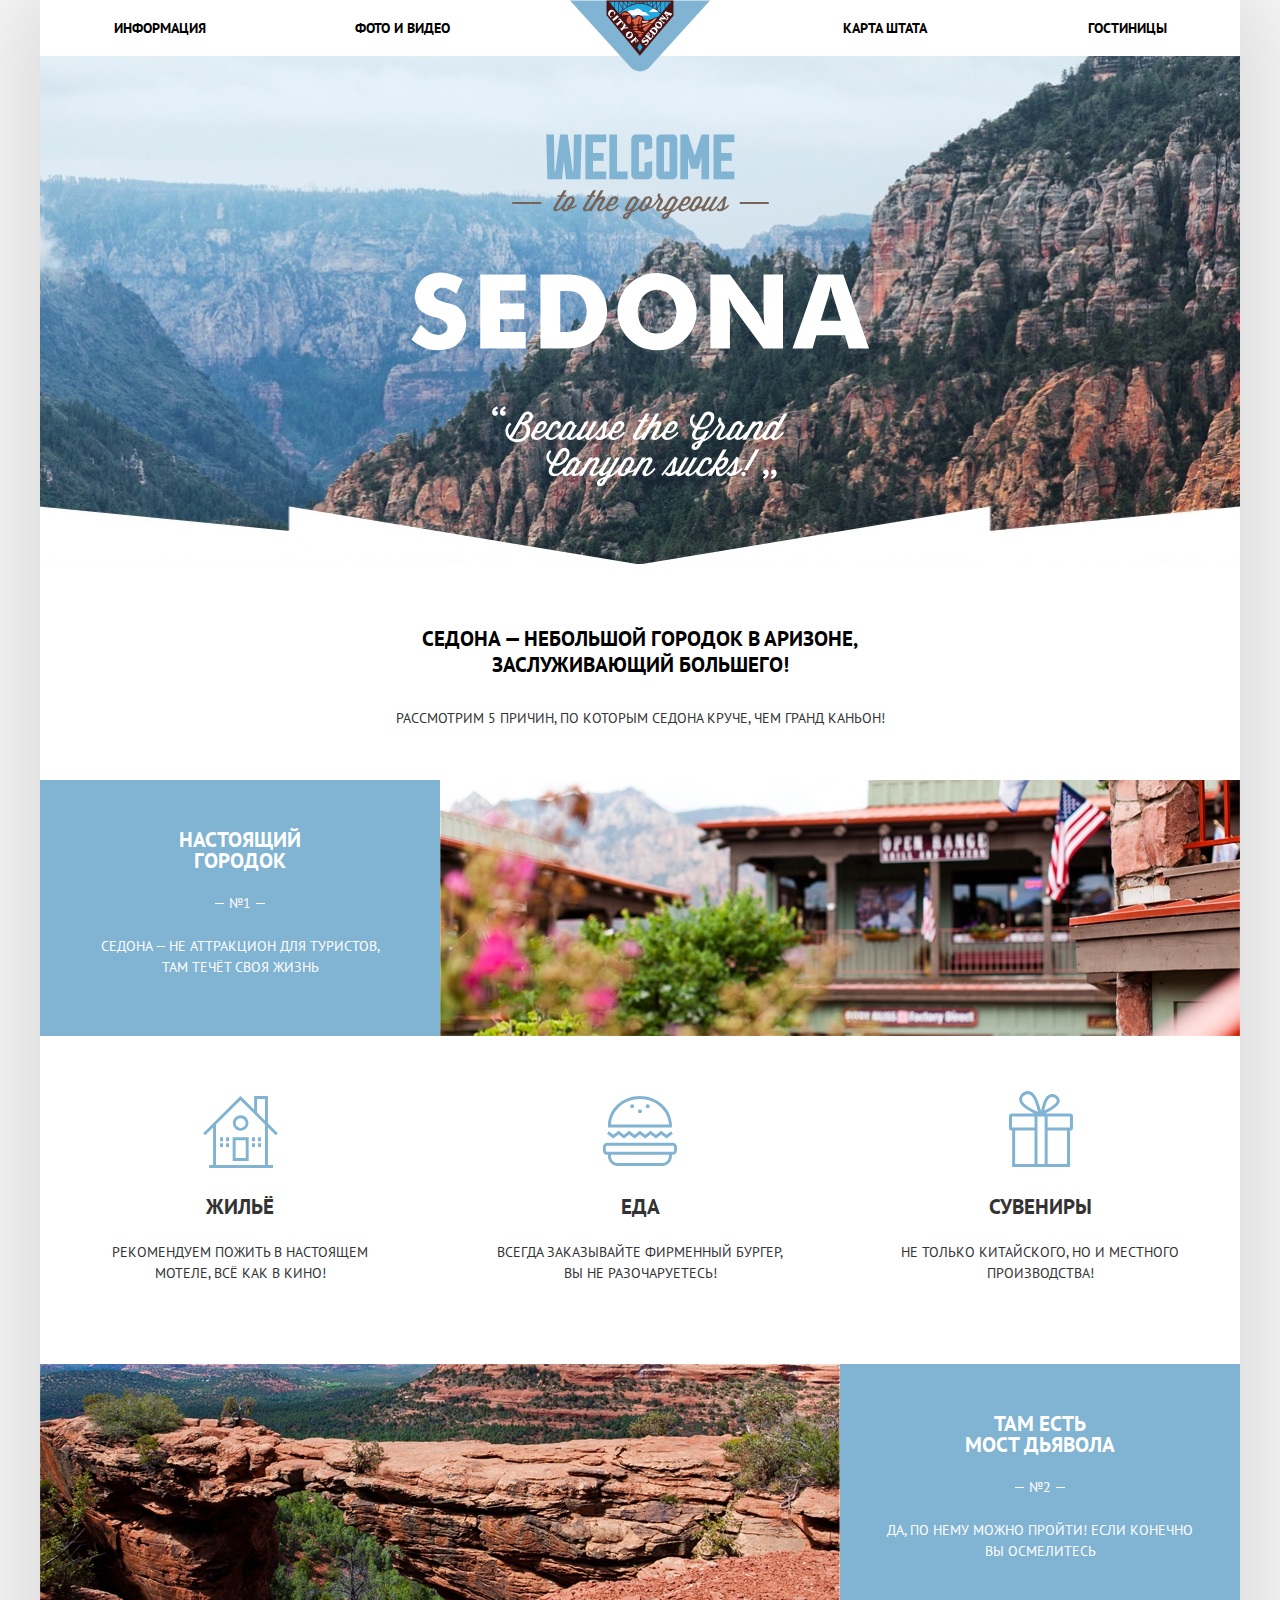
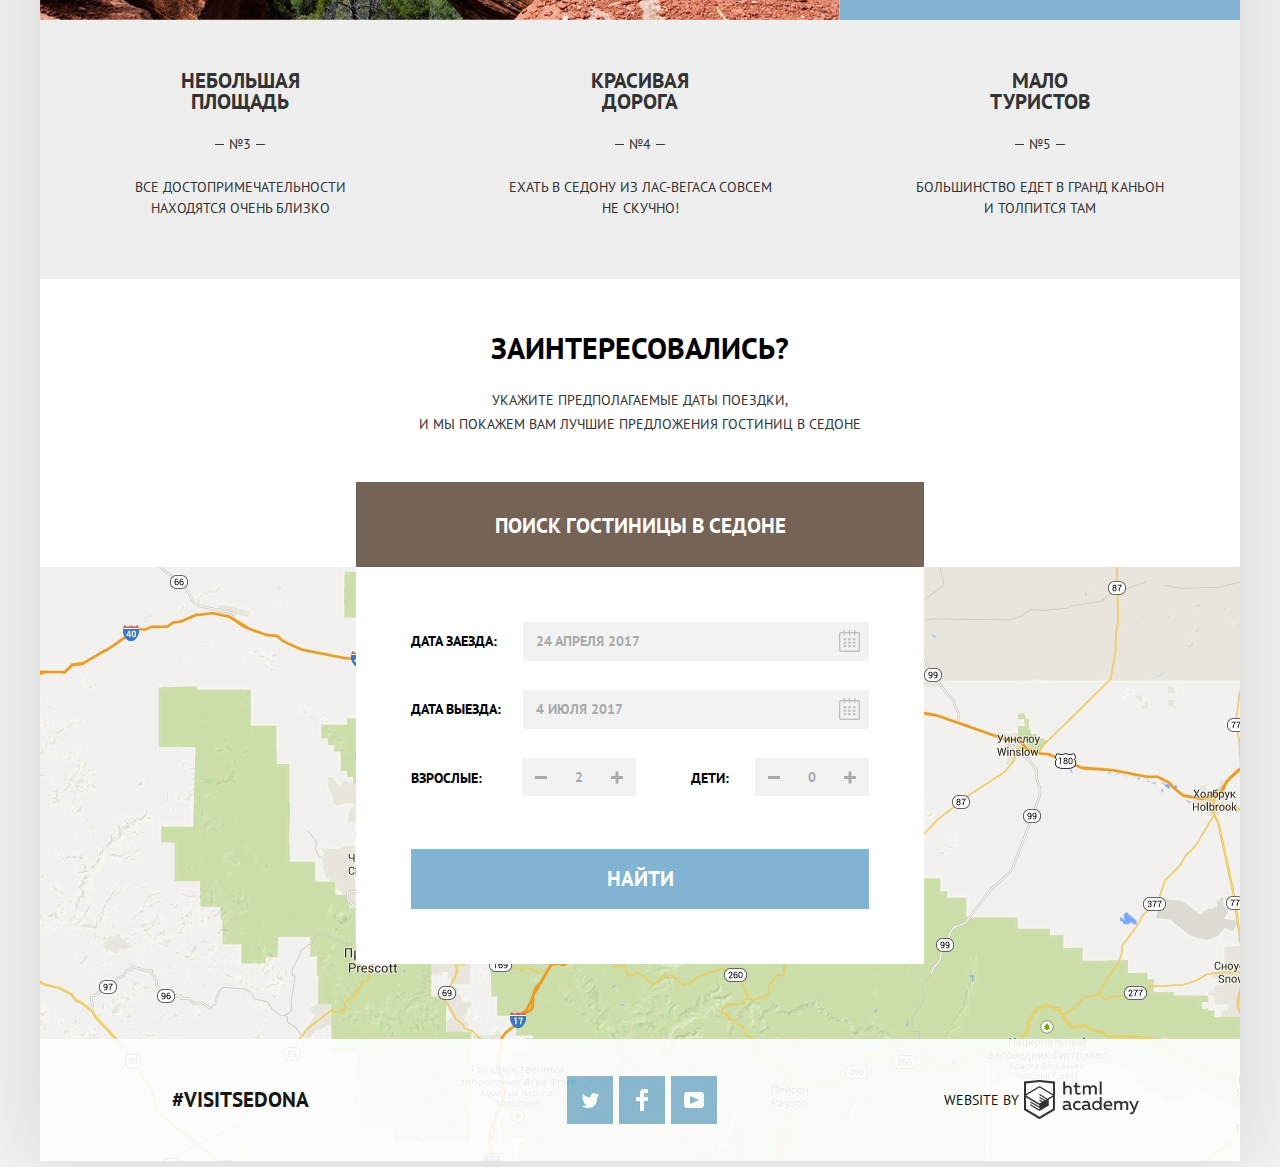
==== commit f6b605af: "git push" ====
--- a/index.html
+++ b/index.html
@@ -114,33 +114,33 @@
           <p class="modal-subtitle">Заинтересовались?</p>
           <p class="modal-text">Укажите предполагаемые даты поездки,<br>и мы покажем вам лучшие предложения гостиниц в Седоне</p>
           <div class="modal-search">
-            <button type="button" class="button btn-search">Поиск гостиницы в Седоне</button>
+            <button type="button" class="button btn-search btn-modal">Поиск гостиницы в Седоне</button>
             <form class="modal-form" action="https://echo.htmlacademy.ru" method="post">
               <label>
                 Дата заезда:
-                <input class="forms date-form" type="text" name="arrival" value="" placeholder="24 апреля 2017">
-                <div class="icon-form"></div>
+                <input class="forms date-form" type="text" name="arrival" value="" placeholder="24 апреля 2017" autocomplete="off" required>
               </label>
+              <button class="icon-form" type="button"></button>
               <label>
                 Дата выезда:
-                <input class="forms date-form" type="text" name="departure" value="" placeholder="4 июля 2017">
-                <div class="icon-form"></div>
+                <input class="forms date-form" type="text" name="departure" value="" placeholder="4 июля 2017" autocomplete="off" required>
               </label>
+              <button class="icon-form icon-form-departure" type="button"></button>
               <div class="form-number">
                 <div class="form-number-box">
                   <label for="number-adult">Взрослые:</label>
                   <div class="number-box">
-                    <button class="btn" type="button" aria-label="Минус"></button>
-                    <input class="forms number-form" type="text" value="" name="adult" id="number-adult" placeholder="2">
-                    <button class="btn btn-large" type="button" aria-label="Плюс"></button>
+                    <button class="btn btn-min-adult" type="button" aria-label="Минус"></button>
+                    <input class="forms number-form form-adult" type="text" value="" name="adult" id="number-adult" placeholder="2" autocomplete="off" required>
+                    <button class="btn btn-large btn-max-adult" type="button" aria-label="Плюс"></button>
                   </div>
                 </div>
                 <div class="form-number-box">
                   <label class="number-child" for="number-children">Дети:</label>
                   <div class="number-box">
-                    <button class="btn" type="button" aria-label="минус"></button>
-                    <input class="forms number-form" type="text" value="" name="children" id="number-children" placeholder="0">
-                    <button class="btn btn-large" type="button" aria-label="Плюс"></button>
+                    <button class="btn btn-min-children" type="button" aria-label="минус"></button>
+                    <input class="forms number-form form-children" type="text" value="" name="children" id="number-children" placeholder="0" autocomplete="off" required>
+                    <button class="btn btn-large btn-max-children" type="button" aria-label="Плюс"></button>
                   </div>
                 </div>
               </div>
@@ -191,6 +191,9 @@
         </div>
       </footer>  
     </div>
+  
+    <script src="js/popup.js"></script>
+
   </body>
 </html>
 
--- a/css/style.css
+++ b/css/style.css
@@ -19,7 +19,8 @@
   text-transform: uppercase;
 
   background-color: #ffffff;
-  box-shadow: 0 0 110px 40px #dbdbdb;
+  -webkit-box-shadow: 0 0 110px 40px #dbdbdb;
+          box-shadow: 0 0 110px 40px #dbdbdb;
 }
 
 a {
@@ -46,8 +47,12 @@
 }
 
 .site-navigation {
-  display: flex;
-  justify-content: space-between;
+  display: -webkit-box;
+  display: -ms-flexbox;
+  display: flex;
+  -webkit-box-pack: justify;
+      -ms-flex-pack: justify;
+          justify-content: space-between;
   padding: 0;
   padding-top: 15px;
   padding-bottom: 15px;
@@ -55,8 +60,12 @@
 } 
 
 .site-navigation-menu {
-  display: flex;
-  justify-content: space-between;
+  display: -webkit-box;
+  display: -ms-flexbox;
+  display: flex;
+  -webkit-box-pack: justify;
+      -ms-flex-pack: justify;
+          justify-content: space-between;
   padding: 0;
   margin: 0;
 }
@@ -74,8 +83,11 @@
 }
 
 .site-navigation-menu ul {
-  display: flex;
-  justify-content: space-around;
+  display: -webkit-box;
+  display: -ms-flexbox;
+  display: flex;
+  -ms-flex-pack: distribute;
+      justify-content: space-around;
   width: 484px;
   padding: 0;
   margin: 0;
@@ -102,9 +114,15 @@
 }
 
 .section-caption {
-  display: flex;
-  justify-content: center;
-  align-items: center;
+  display: -webkit-box;
+  display: -ms-flexbox;
+  display: flex;
+  -webkit-box-pack: center;
+      -ms-flex-pack: center;
+          justify-content: center;
+  -webkit-box-align: center;
+      -ms-flex-align: center;
+          align-items: center;
   min-height: 508px;
 
   background-color: #385265;
@@ -115,9 +133,16 @@
 }
 
 .section-info {
-  display: flex;
-  flex-direction: column;
-  align-items: center;
+  display: -webkit-box;
+  display: -ms-flexbox;
+  display: flex;
+  -webkit-box-orient: vertical;
+  -webkit-box-direction: normal;
+      -ms-flex-direction: column;
+          flex-direction: column;
+  -webkit-box-align: center;
+      -ms-flex-align: center;
+          align-items: center;
   padding: 62px; 
   padding-bottom: 49px;          
 }
@@ -154,14 +179,22 @@
 }
 
 .benefits-list {
-  display: flex;
-  flex-direction: row;
-  flex-wrap: wrap;
+  display: -webkit-box;
+  display: -ms-flexbox;
+  display: flex;
+  -webkit-box-orient: horizontal;
+  -webkit-box-direction: normal;
+      -ms-flex-direction: row;
+          flex-direction: row;
+  -ms-flex-wrap: wrap;
+      flex-wrap: wrap;
   padding: 0;
   margin: 0;
 }
 
 .benefits-item {
+  display: -webkit-box;
+  display: -ms-flexbox;
   display: flex;
   padding: 0;
   margin: 0;
@@ -180,7 +213,8 @@
 }
 
 .item-features {
-  flex-wrap: wrap;
+  -ms-flex-wrap: wrap;
+      flex-wrap: wrap;
 }
 
 .benefits-size {
@@ -188,14 +222,21 @@
 }
 
 .item {
+  display: -webkit-box;
+  display: -ms-flexbox;
   display: flex;
   padding: 0;
   margin: 0;
 }
 
 .item-box {
-  display: flex;
-  flex-direction: column;
+  display: -webkit-box;
+  display: -ms-flexbox;
+  display: flex;
+  -webkit-box-orient: vertical;
+  -webkit-box-direction: normal;
+      -ms-flex-direction: column;
+          flex-direction: column;
   width: 33%;  
   margin: 0;
   padding: 20px;
@@ -230,9 +271,15 @@
 }
 
 .tiny {
-  display: flex;
-  align-items: center;
-  justify-content: center;
+  display: -webkit-box;
+  display: -ms-flexbox;
+  display: flex;
+  -webkit-box-align: center;
+      -ms-flex-align: center;
+          align-items: center;
+  -webkit-box-pack: center;
+      -ms-flex-pack: center;
+          justify-content: center;
 
   padding: 0 2px;
 }
@@ -259,15 +306,21 @@
 }
 
 .features-list {
-  display: flex;
-  justify-content: space-around;
-  flex-wrap: wrap;
+  display: -webkit-box;
+  display: -ms-flexbox;
+  display: flex;
+  -ms-flex-pack: distribute;
+      justify-content: space-around;
+  -ms-flex-wrap: wrap;
+      flex-wrap: wrap;
   padding: 0;
   margin: 0;
 }
 
 .features-item {
   position: relative;
+  display: -webkit-box;
+  display: -ms-flexbox;
   display: flex;
   min-height: 188px;
   margin: 0;
@@ -277,10 +330,19 @@
 }
 
 .list-item {
-  display: flex;
-  flex-direction: column;
-  justify-content: flex-end;
-  align-items: center;
+  display: -webkit-box;
+  display: -ms-flexbox;
+  display: flex;
+  -webkit-box-orient: vertical;
+  -webkit-box-direction: normal;
+      -ms-flex-direction: column;
+          flex-direction: column;
+  -webkit-box-pack: end;
+      -ms-flex-pack: end;
+          justify-content: flex-end;
+  -webkit-box-align: center;
+      -ms-flex-align: center;
+          align-items: center;
   width: 360px;
   padding: 0;
   padding-left: 20px;
@@ -342,11 +404,16 @@
 }
 
 .benefits-bridge {
-  flex-direction: row-reverse;
+  -webkit-box-orient: horizontal;
+  -webkit-box-direction: reverse;
+      -ms-flex-direction: row-reverse;
+          flex-direction: row-reverse;
 }
 
 .item-row {
-  justify-content: center;
+  -webkit-box-pack: center;
+      -ms-flex-pack: center;
+          justify-content: center;
   width: 400px;
   padding-top: 50px;
   padding-bottom: 60px;
@@ -355,9 +422,16 @@
 }
 
 .modal {
-  display: flex;
-  flex-direction: column;
-  align-items: center;
+  display: -webkit-box;
+  display: -ms-flexbox;
+  display: flex;
+  -webkit-box-orient: vertical;
+  -webkit-box-direction: normal;
+      -ms-flex-direction: column;
+          flex-direction: column;
+  -webkit-box-align: center;
+      -ms-flex-align: center;
+          align-items: center;
   padding: 0;
   padding-right: 20px;
   padding-top: 51px;
@@ -390,8 +464,13 @@
 .modal-form {
   position: absolute;
   top: 85px;
-  display: flex;
-  flex-direction: column;
+  display: -webkit-box;
+  display: -ms-flexbox;
+  display: flex;
+  -webkit-box-orient: vertical;
+  -webkit-box-direction: normal;
+      -ms-flex-direction: column;
+          flex-direction: column;
   width: 458px;
   min-height: 286px;
   margin: 0;
@@ -399,9 +478,15 @@
 
   background-color: #ffffff;
 }
+                                         
+.modal-hide {
+  display: none;
+}
 
 .modal-search {
   position: relative;
+  display: -webkit-box;
+  display: -ms-flexbox;
   display: flex;
   width: 568px;
   padding: 0;
@@ -409,9 +494,15 @@
 }
 
 .modal-search label {
-  display: flex;
-  justify-content: space-between;
-  align-items: center;
+  display: -webkit-box;
+  display: -ms-flexbox;
+  display: flex;
+  -webkit-box-pack: justify;
+      -ms-flex-pack: justify;
+          justify-content: space-between;
+  -webkit-box-align: center;
+      -ms-flex-align: center;
+          align-items: center;
   padding: 0;
   margin: 0;
   margin-bottom: 29px;
@@ -426,7 +517,7 @@
   margin: 0;
   padding-top: 31px;
   padding-right: 5px;
-  padding-bottom: 30px;
+  padding-bottom: 28px;
   padding-left: 5px;
 
   background-color: #766357;
@@ -436,10 +527,15 @@
   background-color: #604e43;
 }
 
+.btn-search:active {
+  outline: none;
+
+  color: rgba(255, 255, 255, 0.3);
+  background-color: #503e33;
+}
+
 .btn-search:focus {
   outline: none;
-  color: rgba(255, 255, 255, 0.3);
-  background-color: #503e33;
 }
 
 .button {
@@ -479,35 +575,44 @@
 
 .icon-form {
   position: absolute;
-  right: 64px;
-  width: 21px;
-  height: 22px;
-
+  right: 62px;
+  top: 63px;
+  width: 23px;
+  height: 24px;
+
+  border: none;
+  background: transparent;
   background-image: url("../img/calendar.svg");
   background-repeat: no-repeat;
 
   opacity: 0.2;
 }
 
+.icon-form-departure {
+  top: 131px;
+}
+
 .icon-form:hover {
   opacity: 1;
 }
-                                                    /* как поменять цвет svg? */
-.icon-form:active {
+                                                    
+.icon-form:active,
+.icon-form:focus {
   background-image: url("../img/calendar-active.png");
-}
-
-/* .icon-form:active svg {
-  fill: #81b3d2;
-} */
+  outline: none;
+}
 
 .form-number-box {
+  display: -webkit-box;
+  display: -ms-flexbox;
   display: flex;
   padding: 0;
   margin: 0;
 }
 
 .number-box {
+  display: -webkit-box;
+  display: -ms-flexbox;
   display: flex;
   padding: 0;
   margin: 0;
@@ -515,8 +620,12 @@
 }
 
 .form-number {
-  display: flex;
-  justify-content: space-between;
+  display: -webkit-box;
+  display: -ms-flexbox;
+  display: flex;
+  -webkit-box-pack: justify;
+      -ms-flex-pack: justify;
+          justify-content: space-between;
 }
 
 .form-number label {
@@ -557,7 +666,9 @@
 }
 
 .btn-large::after {
-  transform: rotate(90deg);
+  -webkit-transform: rotate(90deg);
+      -ms-transform: rotate(90deg);
+          transform: rotate(90deg);
 }
 
 .btn:hover::before,
@@ -590,6 +701,30 @@
 
 .section-map img {
   max-width: 100%;
+}
+
+input::-webkit-input-placeholder {
+  color: #000000;
+  opacity: 0.3;
+  text-transform: uppercase;
+}
+
+input::-moz-placeholder {
+  color: #000000;
+  opacity: 0.3;
+  text-transform: uppercase;
+}
+
+input:-ms-input-placeholder {
+  color: #000000;
+  opacity: 0.3;
+  text-transform: uppercase;
+}
+
+input::-ms-input-placeholder {
+  color: #000000;
+  opacity: 0.3;
+  text-transform: uppercase;
 }
 
 input::placeholder {
@@ -630,6 +765,8 @@
 }
 
 .filter {
+  display: -webkit-box;
+  display: -ms-flexbox;
   display: flex;
   margin: 0;
   padding: 0;
@@ -640,8 +777,13 @@
 }
 
 .filter-checkbox {
-  display: flex;
-  flex-direction: column;
+  display: -webkit-box;
+  display: -ms-flexbox;
+  display: flex;
+  -webkit-box-orient: vertical;
+  -webkit-box-direction: normal;
+      -ms-flex-direction: column;
+          flex-direction: column;
   width: 255px;
   margin: 0;
   padding: 0;
@@ -659,17 +801,30 @@
 }
 
 .filter-checkbox ul {
-  display: flex;
-  flex-direction: column;
-  justify-content: space-between;
+  display: -webkit-box;
+  display: -ms-flexbox;
+  display: flex;
+  -webkit-box-orient: vertical;
+  -webkit-box-direction: normal;
+      -ms-flex-direction: column;
+          flex-direction: column;
+  -webkit-box-pack: justify;
+      -ms-flex-pack: justify;
+          justify-content: space-between;
   margin: 0;
   padding: 0;
 }
 
 .filter-option {
-  display: flex;
-  justify-content: flex-start;
-  align-items: center;
+  display: -webkit-box;
+  display: -ms-flexbox;
+  display: flex;
+  -webkit-box-pack: start;
+      -ms-flex-pack: start;
+          justify-content: flex-start;
+  -webkit-box-align: center;
+      -ms-flex-align: center;
+          align-items: center;
 
   padding: 0;
   margin: 0;
@@ -687,7 +842,10 @@
   display: block;
 
   cursor: pointer;
-  user-select: none;
+  -webkit-user-select: none;
+     -moz-user-select: none;
+      -ms-user-select: none;
+          user-select: none;
 }
 
 .filter-input-checkbox + label::before {
@@ -719,9 +877,14 @@
   background-repeat: no-repeat;
   background-position: 0 0;
 }
-                                              /* изменить цвет картинки тоже!!!! */
+                                              
 .filter-input-checkbox:disabled + label::before {
   border: 2px solid #6a6a6a;
+}
+                                                        
+.filter-input-checkbox:checked:disabled + label::before {
+  border: none;
+  background-image: url("../img/checkbox-desebled.png");
 }
 
 .filter-box-cost {
@@ -746,9 +909,17 @@
 .price-controls {
   position: relative;
 
-  display: flex;
-  justify-content: space-between;
-  align-items: center;
+  display: -webkit-box;
+
+  display: -ms-flexbox;
+
+  display: flex;
+  -webkit-box-pack: justify;
+      -ms-flex-pack: justify;
+          justify-content: space-between;
+  -webkit-box-align: center;
+      -ms-flex-align: center;
+          align-items: center;
 
   height: 32px;
   margin-bottom: 20px;
@@ -767,7 +938,9 @@
   height: 22px;
 
   background: #ffffff;
-  transform: translate(-50%, -50%);
+  -webkit-transform: translate(-50%, -50%);
+      -ms-transform: translate(-50%, -50%);
+          transform: translate(-50%, -50%);
 }
 
 .price-controls label {
@@ -829,7 +1002,8 @@
   background: #ababab;
   border: 8px solid #ffffff;
   border-radius: 50%;
-  box-shadow: 0 2px 3px 0 #ababab;
+  -webkit-box-shadow: 0 2px 3px 0 #ababab;
+          box-shadow: 0 2px 3px 0 #ababab;
   cursor: pointer;
 }
 
@@ -865,8 +1039,12 @@
 }
 
 .filter-results {
-  display: flex;
-  align-items: center;
+  display: -webkit-box;
+  display: -ms-flexbox;
+  display: flex;
+  -webkit-box-align: center;
+      -ms-flex-align: center;
+          align-items: center;
   margin: 0;
   padding-top: 30px;
   padding-right: 72px;
@@ -975,13 +1153,20 @@
 }
 
 .catalog-list {
-  display: flex;
-  flex-direction: column;
+  display: -webkit-box;
+  display: -ms-flexbox;
+  display: flex;
+  -webkit-box-orient: vertical;
+  -webkit-box-direction: normal;
+      -ms-flex-direction: column;
+          flex-direction: column;
   margin: 0;
   padding: 0; 
 }
 
 .catalog-item {
+  display: -webkit-box;
+  display: -ms-flexbox;
   display: flex;
   margin: 0;
   margin-top: -1px;
@@ -1008,8 +1193,13 @@
 }
 
 .catalog-info {
-  display: flex;
-  flex-direction: column;
+  display: -webkit-box;
+  display: -ms-flexbox;
+  display: flex;
+  -webkit-box-orient: vertical;
+  -webkit-box-direction: normal;
+      -ms-flex-direction: column;
+          flex-direction: column;
   margin: 0;
   margin-left: 30px;
   padding: 0;
@@ -1039,9 +1229,15 @@
 }
 
 .item-text {
-  display: flex;
-  flex: row;
-  justify-content: space-between;
+  display: -webkit-box;
+  display: -ms-flexbox;
+  display: flex;
+  -webkit-box-flex: row;
+      -ms-flex: row;
+          flex: row;
+  -webkit-box-pack: justify;
+      -ms-flex-pack: justify;
+          justify-content: space-between;
   max-width: 183px; 
   margin: 0;
   padding: 0;
@@ -1052,8 +1248,12 @@
 }
 
 .buttons {
-  display: flex;
-  flex: row;
+  display: -webkit-box;
+  display: -ms-flexbox;
+  display: flex;
+  -webkit-box-flex: row;
+      -ms-flex: row;
+          flex: row;
 }
 
 .buttons .button {
@@ -1068,16 +1268,25 @@
 }
 
 .rating-box {
-  display: flex;
-  flex-direction: column;
+  display: -webkit-box;
+  display: -ms-flexbox;
+  display: flex;
+  -webkit-box-orient: vertical;
+  -webkit-box-direction: normal;
+      -ms-flex-direction: column;
+          flex-direction: column;
   margin: 0;
   margin-left: auto;
   padding: 0;
 }
 
 .catalog-list-star {
-  display: flex;
-  justify-content: flex-end;
+  display: -webkit-box;
+  display: -ms-flexbox;
+  display: flex;
+  -webkit-box-pack: end;
+      -ms-flex-pack: end;
+          justify-content: flex-end;
   margin: 0;
   padding: 0;
 }
@@ -1125,9 +1334,15 @@
 }
 
 .footer-container {
-  display: flex;
-  justify-content: space-between;
-  align-items: center;
+  display: -webkit-box;
+  display: -ms-flexbox;
+  display: flex;
+  -webkit-box-pack: justify;
+      -ms-flex-pack: justify;
+          justify-content: space-between;
+  -webkit-box-align: center;
+      -ms-flex-align: center;
+          align-items: center;
   margin: 0;
   padding: 0;
 }
@@ -1142,21 +1357,32 @@
 }
 
 .footer-social {
-  display: flex;
-  flex-wrap: wrap;
-  justify-content: space-between;
+  display: -webkit-box;
+  display: -ms-flexbox;
+  display: flex;
+  -ms-flex-wrap: wrap;
+      flex-wrap: wrap;
+  -webkit-box-pack: justify;
+      -ms-flex-pack: justify;
+          justify-content: space-between;
   width: 150px;
   margin: 0;
-  margin-left: 30px;
+  margin-left: 31px;
   padding: 0;
 
   list-style: none;
 }
 
 .social-button {
-  display: flex;
-  align-items: center;
-  justify-content: center;
+  display: -webkit-box;
+  display: -ms-flexbox;
+  display: flex;
+  -webkit-box-align: center;
+      -ms-flex-align: center;
+          align-items: center;
+  -webkit-box-pack: center;
+      -ms-flex-pack: center;
+          justify-content: center;
   width: 46px;
   height: 48px;
   margin: 0;
@@ -1177,10 +1403,17 @@
 }
 
 .footer-copyright {
-  display: flex;
-  flex-wrap: wrap;
-  align-items: center;
-  justify-content: space-between;
+  display: -webkit-box;
+  display: -ms-flexbox;
+  display: flex;
+  -ms-flex-wrap: wrap;
+      flex-wrap: wrap;
+  -webkit-box-align: center;
+      -ms-flex-align: center;
+          align-items: center;
+  -webkit-box-pack: justify;
+      -ms-flex-pack: justify;
+          justify-content: space-between;
   width: 195px;
   margin: 0;
   padding: 0;
@@ -1218,7 +1451,9 @@
   padding: 0;
   white-space: nowrap;
 
-  clip-path: inset(100%);
+  -webkit-clip-path: inset(100%);
+
+          clip-path: inset(100%);
   clip: rect(0 0 0 0);
   overflow: hidden;
 }
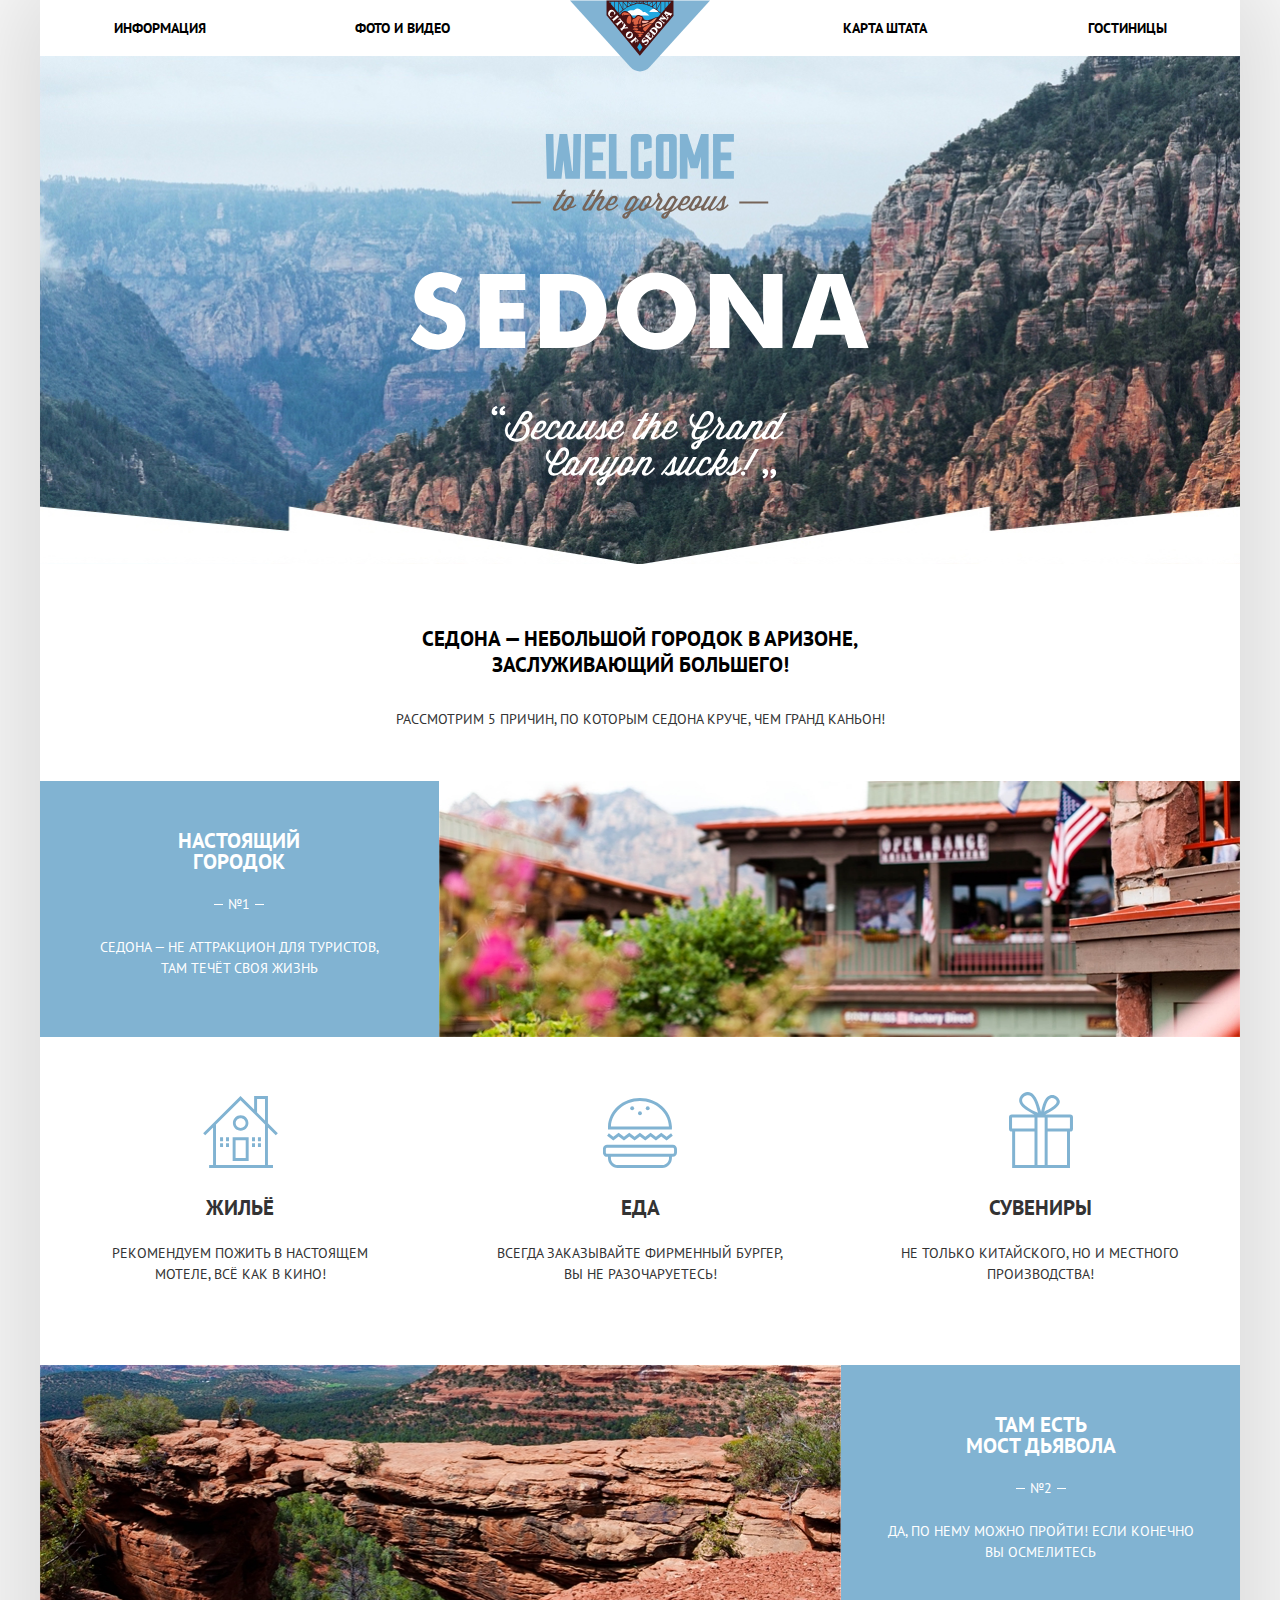
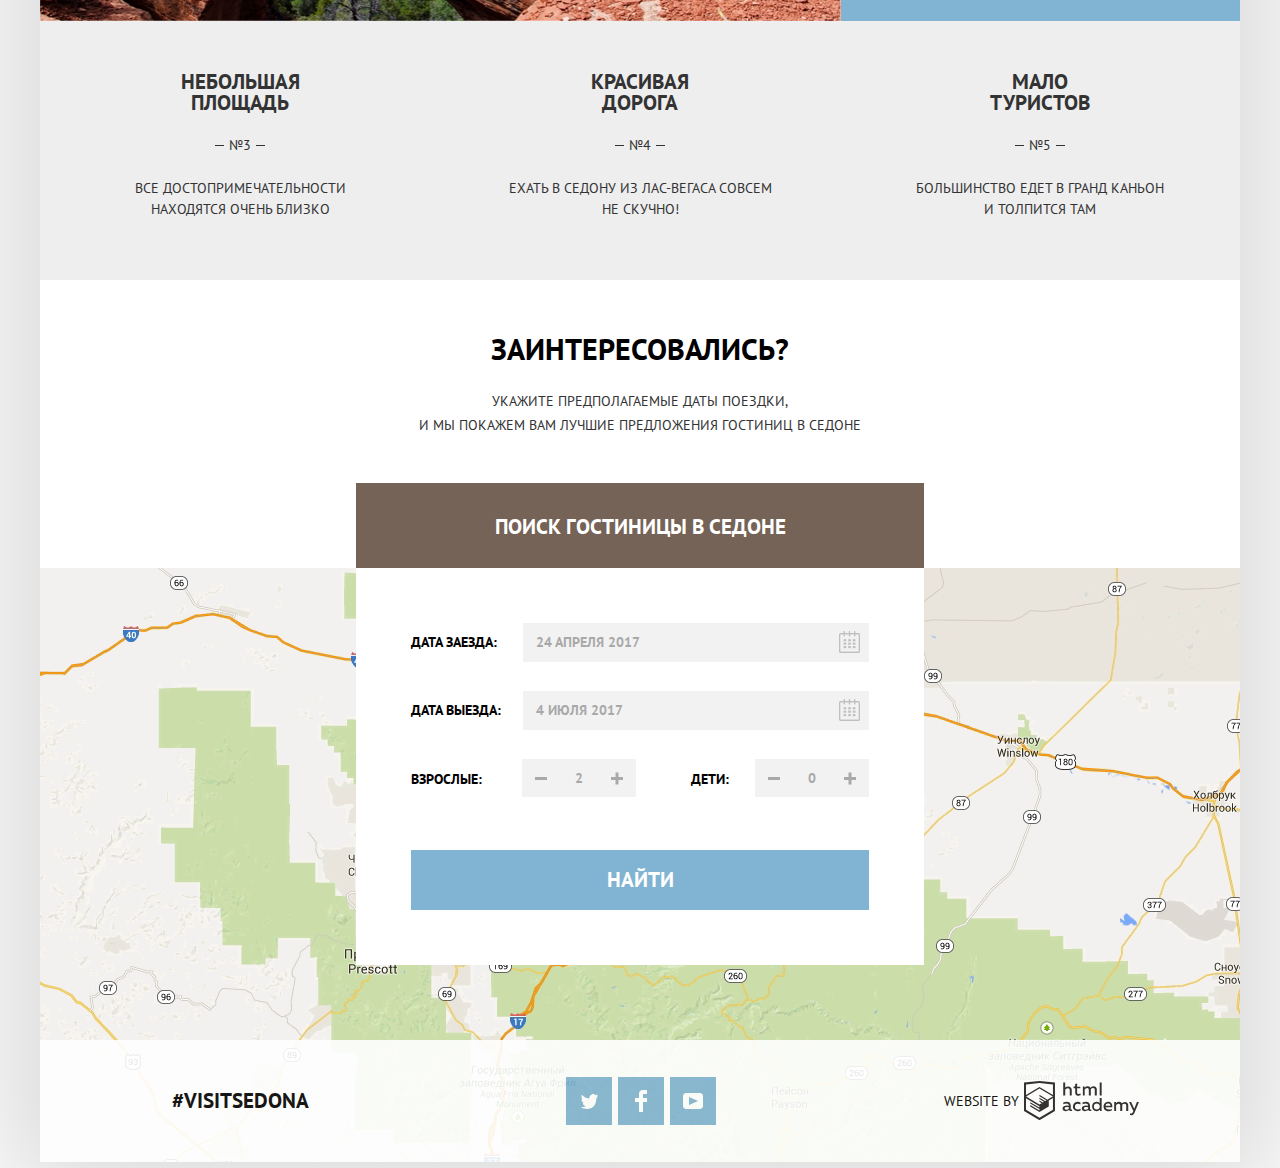
==== commit 4629d961: "git push" ====
--- a/index.html
+++ b/index.html
@@ -57,20 +57,20 @@
               <div class="features">
                 <ul class="features-list benefits-size">
                   <li class="features-item">
-                    <div class="list-item item-benefits">
-                      <h4>Жильё</h4>
+                    <div class="list-item">
+                      <h4 class="item-benefits icon-1">Жильё</h4>
                       <p>Рекомендуем пожить в настоящем<br> мотеле, всё как в кино!</p>
                     </div>
                   </li>
                   <li class="features-item">
                     <div class="list-item  item--benefits">
-                      <h4>Еда</h4>
+                      <h4 class="item-benefits icon-2">Еда</h4>
                       <p>Всегда заказывайте фирменный бургер,<br> вы не разочаруетесь!</p>
                     </div>
                   </li>
                   <li class="features-item">
                     <div class="list-item  item---benefits">
-                      <h4>Сувениры</h4>
+                      <h4 class="item-benefits icon-3">Сувениры</h4>
                       <p>Не только китайского, но и местного<br> производства!</p>
                     </div>
                   </li>
--- a/css/style.css
+++ b/css/style.css
@@ -29,6 +29,7 @@
 
 .logo img {
   position: absolute;
+  z-index: 1;
   top: 0;
   left: 0;
   right: 0;
@@ -114,6 +115,7 @@
 }
 
 .section-caption {
+  position: relative;
   display: -webkit-box;
   display: -ms-flexbox;
   display: flex;
@@ -130,6 +132,17 @@
   background-position: bottom;
   background-repeat: no-repeat;
   background-size: cover;
+}
+
+.section-caption img {
+  position: absolute;
+  top: 50%;
+  bottom: 50%;
+  left:50%;
+  right:50%;
+  -webkit-transform:translate(-50%,-50%);
+      -ms-transform:translate(-50%,-50%);
+          transform:translate(-50%,-50%);
 }
 
 .section-info {
@@ -150,7 +163,7 @@
 .title-info {
   text-align: center;
   margin: 0;
-  margin-bottom: 27px;
+  margin-bottom: 28px;
   padding: 0;
 
   font-size: 21px;
@@ -237,7 +250,7 @@
   -webkit-box-direction: normal;
       -ms-flex-direction: column;
           flex-direction: column;
-  width: 33%;  
+  width: 360px;  
   margin: 0;
   padding: 20px;
   padding-top: 49px;
@@ -318,7 +331,6 @@
 }
 
 .features-item {
-  position: relative;
   display: -webkit-box;
   display: -ms-flexbox;
   display: flex;
@@ -339,7 +351,7 @@
           flex-direction: column;
   -webkit-box-pack: end;
       -ms-flex-pack: end;
-          justify-content: flex-end;
+          justify-content: flex-start;
   -webkit-box-align: center;
       -ms-flex-align: center;
           align-items: center;
@@ -350,13 +362,25 @@
   margin: 0;
 }
 
-.item-benefits h4::before {
+.item-benefits {
+  position: relative;
+
+  margin: 0;
+  margin-top: 100px;
+  margin-bottom: 25px;
+  padding: 0;
+}
+
+.item-benefits::before {
   content: " ";
 
   position: absolute;
-  top: 60px;
+  bottom: 50px;
   left: 50%;
   margin-left: -37px;
+}
+
+.icon-1::before {
   width: 75px;
   height: 72px;
 
@@ -364,13 +388,7 @@
   background-repeat: no-repeat;
 }
 
-.item--benefits h4::before {
-  content: " ";
-
-  position: absolute;
-  top: 60px;
-  left: 50%;
-  margin-left: -37px;
+.icon-2::before {
   width: 74px;
   height: 70px;
 
@@ -378,24 +396,13 @@
   background-repeat: no-repeat;
 }
 
-.item---benefits h4::before {
-  content: " ";
-
-  position: absolute;
-  top: 55px;
-  left: 50%;
+.icon-3::before {
   margin-left: -31px;
   width: 64px;
   height: 76px;
 
   background-image: url("../img/icon-3.svg");
   background-repeat: no-repeat;
-}
-
-.list-item h4 {
-  margin: 0;
-  margin-bottom: 25px;
-  padding: 0;
 }
 
 .list-item p {
@@ -464,6 +471,10 @@
 .modal-form {
   position: absolute;
   top: 85px;
+  left: 50%;
+  -webkit-transform: translateX(-50%);
+      -ms-transform: translateX(-50%);
+          transform: translateX(-50%);
   display: -webkit-box;
   display: -ms-flexbox;
   display: flex;
@@ -513,7 +524,7 @@
 }
 
 .btn-search {
-  width: 100%;
+  width: auto;
   margin: 0;
   padding-top: 31px;
   padding-right: 5px;
@@ -536,6 +547,10 @@
 
 .btn-search:focus {
   outline: none;
+}
+
+.btn-modal {
+  width: 100%;
 }
 
 .button {
@@ -960,6 +975,7 @@
 
 .price-controls .max-price {
   margin-right: 30px;
+  margin-left: auto;
 }
 
 .price-controls input {
@@ -1367,7 +1383,7 @@
           justify-content: space-between;
   width: 150px;
   margin: 0;
-  margin-left: 31px;
+  margin-left: 29px;
   padding: 0;
 
   list-style: none;
@@ -1460,4 +1476,3 @@
 
  
 
-
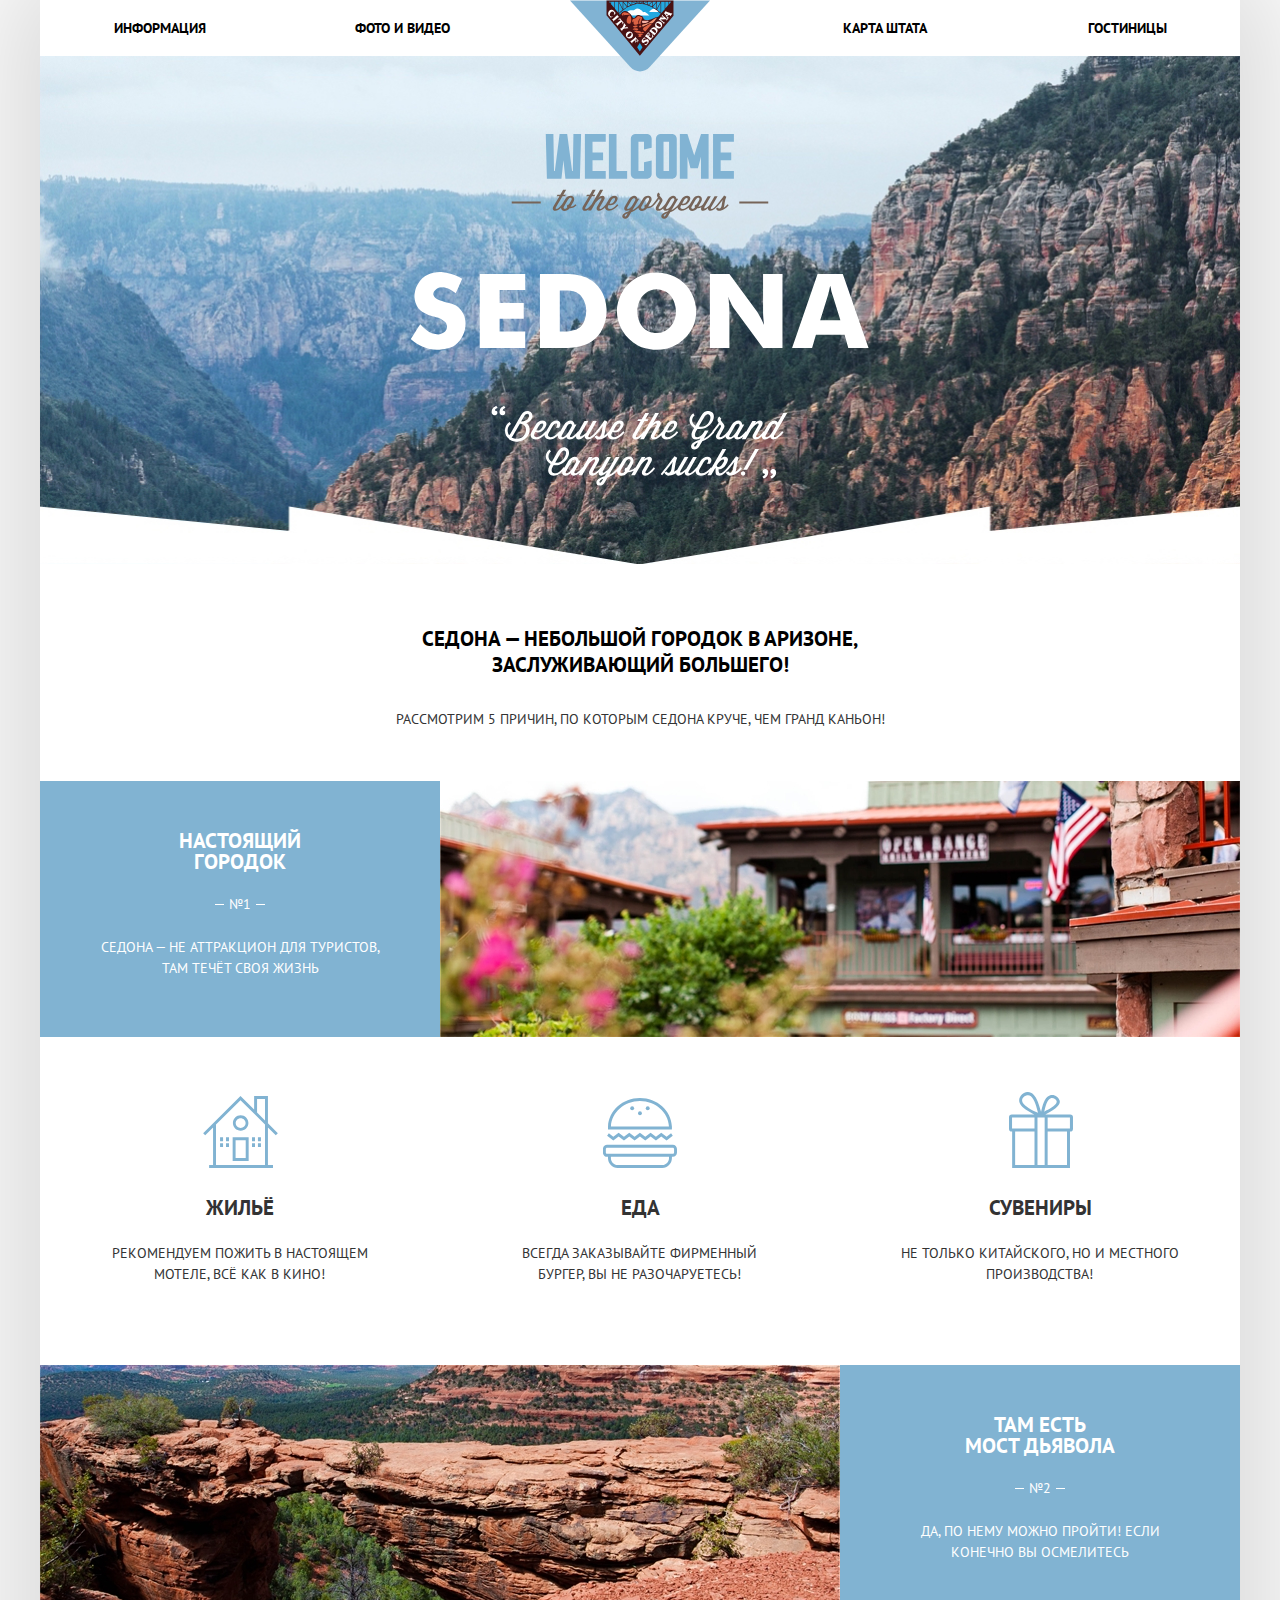
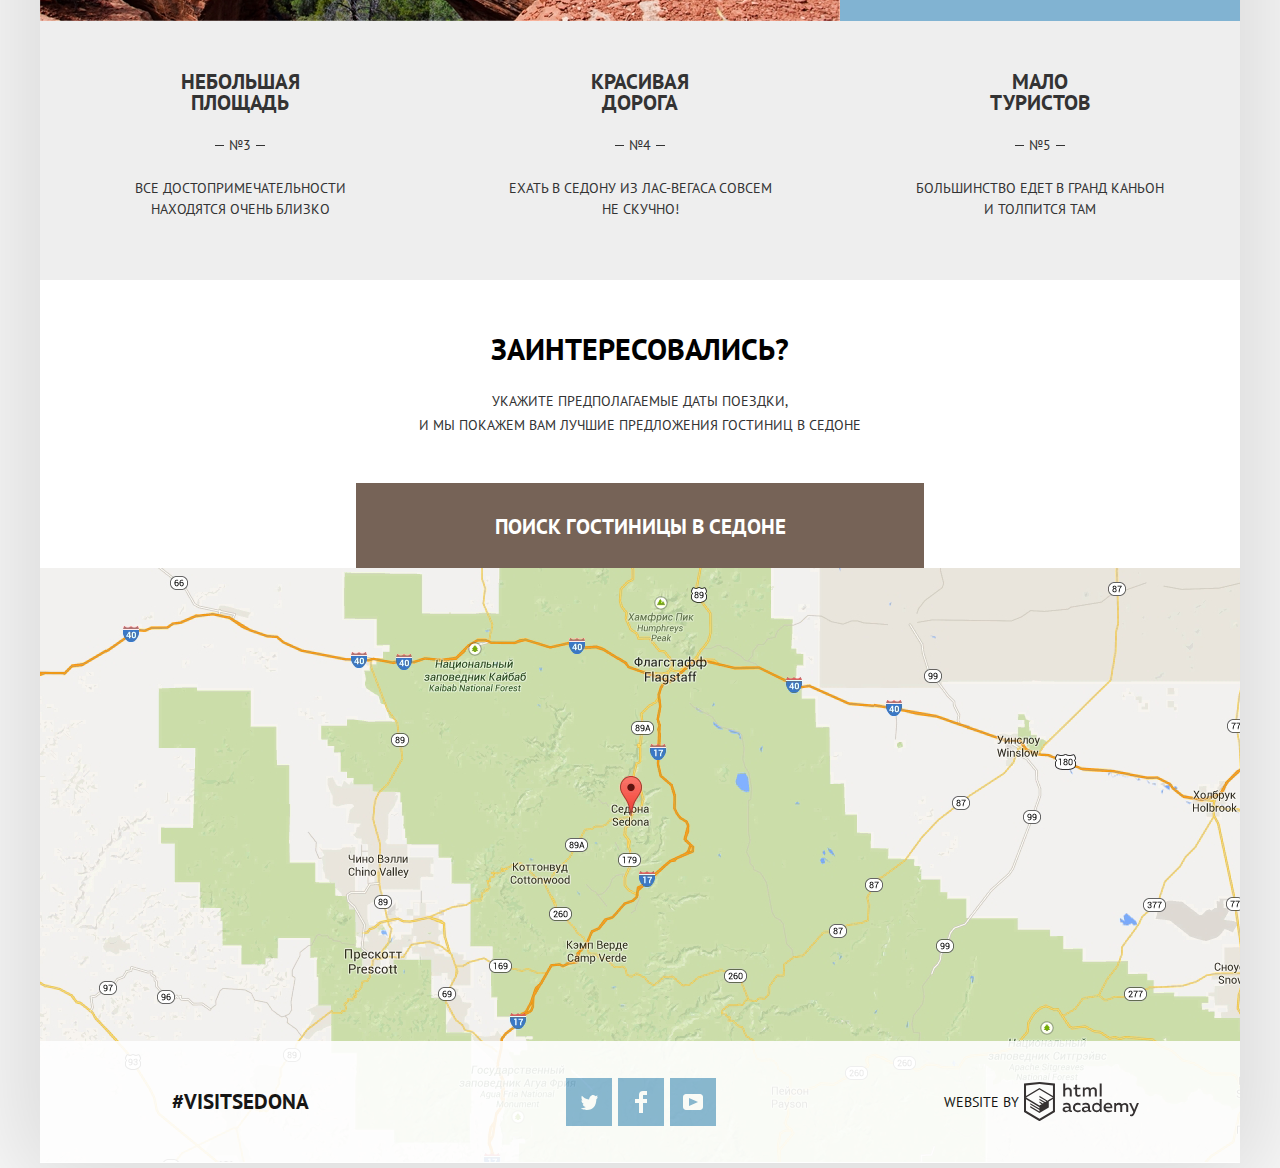
==== commit b541b4a3: "git push" ====
--- a/index.html
+++ b/index.html
@@ -5,7 +5,7 @@
     <title>HTML Academy: Седона</title>
     <link href="https://fonts.googleapis.com/css?family=PT+Sans:400,700&display=swap&subset=cyrillic" rel="stylesheet">
     <link href="css/normalize.css" rel="stylesheet"> 
-    <link href="css/style.css" rel="stylesheet"> 
+    <link href="css/style-min.css" rel="stylesheet"> 
   </head>
   <body>
     <div class="page">
@@ -38,7 +38,7 @@
         </section>
 
         <section class="section-info">
-          <h2 class="title-info">Седона — небольшой городок в Аризоне,<br>заслуживающий большего!</h2>
+          <h2 class="title-info">Седона — небольшой городок в Аризоне, заслуживающий большего!</h2>
           <p class="info">Рассмотрим 5 причин, по которым Седона круче, чем гранд каньон!</p>
         </section>
 
@@ -50,7 +50,7 @@
                 <div class="item-box">
                   <h3>Настоящий<br>городок</h3>
                   <p class="tiny">№1</p>
-                  <p>Седона — не аттракцион для туристов,<br> там течёт своя жизнь</p>
+                  <p>Седона — не аттракцион для туристов, там течёт своя жизнь</p>
                 </div>
                 <img src="img/foto-1.jpg" class="benefits-img" width="800" height="256" alt="Фото городского пейзажа Седоны">
               </div>
@@ -59,19 +59,19 @@
                   <li class="features-item">
                     <div class="list-item">
                       <h4 class="item-benefits icon-1">Жильё</h4>
-                      <p>Рекомендуем пожить в настоящем<br> мотеле, всё как в кино!</p>
+                      <p>Рекомендуем пожить в настоящем мотеле, всё как в кино!</p>
                     </div>
                   </li>
                   <li class="features-item">
-                    <div class="list-item  item--benefits">
+                    <div class="list-item">
                       <h4 class="item-benefits icon-2">Еда</h4>
-                      <p>Всегда заказывайте фирменный бургер,<br> вы не разочаруетесь!</p>
+                      <p>Всегда заказывайте фирменный бургер, вы не разочаруетесь!</p>
                     </div>
                   </li>
                   <li class="features-item">
-                    <div class="list-item  item---benefits">
+                    <div class="list-item">
                       <h4 class="item-benefits icon-3">Сувениры</h4>
-                      <p>Не только китайского, но и местного<br> производства!</p>
+                      <p>Не только китайского, но и местного производства!</p>
                     </div>
                   </li>
                 </ul>
@@ -81,7 +81,7 @@
               <div class="item-box item-bridge">
                 <h3>Там есть<br>мост Дьявола</h3>
                 <p class="tiny">№2</p>
-                <p>Да, по нему можно пройти! Если конечно<br>вы осмелитесь</p>
+                <p>Да, по нему можно пройти! Если конечно вы осмелитесь</p>
               </div>
               <img src="img/foto-2.jpg" class="benefits-img" width="800" height="256" alt="Фото моста Дьявола в Седоне">
             </li>
@@ -89,21 +89,21 @@
               <div class="list-item">
                 <h3>Небольшая<br>площадь</h3>
                 <p class="tiny">№3</p>
-                <p>Все достопримечательности<br>находятся очень близко</p>
+                <p>Все достопримечательности находятся очень близко</p>
               </div> 
             </li>
             <li class="benefits-item item-row">
               <div class="list-item">
                 <h3>Красивая<br>дорога</h3>
                 <p class="tiny">№4</p>
-                <p>Ехать в Седону из Лас-Вегаса совсем<br>не скучно!</p>
+                <p>Ехать в Седону из Лас-Вегаса совсем не скучно!</p>
               </div>
             </li>
             <li class="benefits-item item-row">
               <div class="list-item">
                 <h3>Мало<br>туристов</h3>
                 <p class="tiny">№5</p>
-                <p>Большинство едет в гранд каньон<br>и толпится там</p>
+                <p class="text-5">Большинство едет в гранд каньон и толпится там</p>
               </div>
             </li>
           </ul>
@@ -115,7 +115,7 @@
           <p class="modal-text">Укажите предполагаемые даты поездки,<br>и мы покажем вам лучшие предложения гостиниц в Седоне</p>
           <div class="modal-search">
             <button type="button" class="button btn-search btn-modal">Поиск гостиницы в Седоне</button>
-            <form class="modal-form" action="https://echo.htmlacademy.ru" method="post">
+            <form class="modal-form modal-hide" action="https://echo.htmlacademy.ru" method="post">
               <label>
                 Дата заезда:
                 <input class="forms date-form" type="text" name="arrival" value="" placeholder="24 апреля 2017" autocomplete="off" required>
@@ -192,7 +192,7 @@
       </footer>  
     </div>
   
-    <script src="js/popup.js"></script>
+    <script src="js/popup-min.js"></script>
 
   </body>
 </html>
--- a/css/style-min.css
+++ b/css/style-min.css
@@ -0,0 +1 @@
+body{margin:0;padding:0;background-color:#fff}.page{max-width:1200px;min-width:1200px;margin:0 auto;padding:0;font-family:"PT Sans",Arial,sans-serif;font-size:14px;line-height:21px;font-weight:400;color:#000;text-transform:uppercase;background-color:#fff;-webkit-box-shadow:0 0 110px 40px #dbdbdb;box-shadow:0 0 110px 40px #dbdbdb}a{text-decoration:none}.logo img{position:absolute;z-index:1;top:0;left:0;right:0;margin:auto}.navigation{position:relative;font-size:14px;font-weight:700;line-height:26px;color:#000;background-color:#fff}.site-navigation{display:-webkit-box;display:-ms-flexbox;display:flex;-webkit-box-pack:justify;-ms-flex-pack:justify;justify-content:space-between;padding:0;padding-top:15px;padding-bottom:15px;margin:0}.site-navigation-menu{display:-webkit-box;display:-ms-flexbox;display:flex;-webkit-box-pack:justify;-ms-flex-pack:justify;justify-content:space-between;padding:0;margin:0}.site-navigation-menu:last-of-type{margin-right:-7px}.site-navigation,.site-navigation-menu,.site-navigation-menu ul,.benefits-list,.features-list{list-style:none}.site-navigation-menu ul{display:-webkit-box;display:-ms-flexbox;display:flex;-ms-flex-pack:distribute;justify-content:space-around;width:484px;padding:0;margin:0}.site-navigation a{color:#000}.site-navigation a:hover{color:#81b3d2}.site-navigation a:focus{color:#bebebe}.site-navigation a:active{color:#766357}.item-current a{color:#766357}.section-caption{position:relative;display:-webkit-box;display:-ms-flexbox;display:flex;-webkit-box-pack:center;-ms-flex-pack:center;justify-content:center;-webkit-box-align:center;-ms-flex-align:center;align-items:center;min-height:508px;background-color:#385265;background-image:url(../img/background-photo.jpg);background-position:bottom;background-repeat:no-repeat;background-size:cover}.section-caption img{position:absolute;top:50%;bottom:50%;left:50%;right:50%;-webkit-transform:translate(-50%,-50%);-ms-transform:translate(-50%,-50%);transform:translate(-50%,-50%)}.section-info{display:-webkit-box;display:-ms-flexbox;display:flex;-webkit-box-orient:vertical;-webkit-box-direction:normal;-ms-flex-direction:column;flex-direction:column;-webkit-box-align:center;-ms-flex-align:center;align-items:center;margin:0;padding:62px;padding-bottom:49px}.title-info{display:inline-block;text-align:center;max-width:50%;margin:0;margin-bottom:28px;padding:0;font-size:21px;font-weight:700;line-height:26px}.info{text-align:center;padding:0;margin:0;color:#333;font-size:14px;font-weight:400;line-height:26px}.benefits{padding:0;margin:0}.benefits-img{width:67%}.benefits-list{display:-webkit-box;display:-ms-flexbox;display:flex;-webkit-box-orient:horizontal;-webkit-box-direction:normal;-ms-flex-direction:row;flex-direction:row;-ms-flex-wrap:wrap;flex-wrap:wrap;padding:0;margin:0}.benefits-item{display:-webkit-box;display:-ms-flexbox;display:flex;padding:0;margin:0}.benefits-item,.features-item{color:#333}.benefits-item h3,.features-item h4{font-size:21px;font-weight:700;line-height:21px}.item-features{-ms-flex-wrap:wrap;flex-wrap:wrap}.benefits-size{width:1200px}.item{display:-webkit-box;display:-ms-flexbox;display:flex;padding:0;margin:0}.item-box{display:-webkit-box;display:-ms-flexbox;display:flex;-webkit-box-orient:vertical;-webkit-box-direction:normal;-ms-flex-direction:column;flex-direction:column;width:360px;margin:0;padding-top:49px;padding-right:60px;padding-bottom:20px;padding-left:60px;background-color:#81b3d2;color:#fff}.item-box h3,.list-item h3,.item-box p:first-of-type,.item-row p:first-of-type{text-align:center;padding:0;margin:0;margin-bottom:22px}.item-box p,.list-item p{text-align:center;padding:0;margin:0}.item-box p,.features-item p{font-size:14px;font-weight:400;line-height:21px}.tiny{display:-webkit-box;display:-ms-flexbox;display:flex;-webkit-box-align:center;-ms-flex-align:center;align-items:center;-webkit-box-pack:center;-ms-flex-pack:center;justify-content:center;padding:0 2px}.tiny::before,.tiny::after{content:" ";width:9px;height:1px;margin:0 5px;background-color:#fff}.item-row .tiny::before,.item-row .tiny::after{background-color:#333}.features{padding:0;margin:0}.features-list{display:-webkit-box;display:-ms-flexbox;display:flex;-ms-flex-pack:distribute;justify-content:space-around;-ms-flex-wrap:wrap;flex-wrap:wrap;padding:0;margin:0}.features-item{display:-webkit-box;display:-ms-flexbox;display:flex;min-height:188px;margin:0;padding:0;padding-top:60px;padding-bottom:80px}.list-item{display:-webkit-box;display:-ms-flexbox;display:flex;-webkit-box-orient:vertical;-webkit-box-direction:normal;-ms-flex-direction:column;flex-direction:column;-webkit-box-pack:end;-ms-flex-pack:end;justify-content:flex-start;-webkit-box-align:center;-ms-flex-align:center;align-items:center;width:360px;padding:0;padding-left:20px;padding-right:20px;margin:0}.list-item p{max-width:79%}.item-benefits{position:relative;margin:0;margin-top:100px;margin-bottom:25px;padding:0}.item-benefits::before{content:" ";position:absolute;bottom:50px;left:50%;margin-left:-37px}.icon-1::before{width:75px;height:72px;background-image:url(../img/icon-1.svg);background-repeat:no-repeat}.icon-2::before{width:74px;height:70px;background-image:url(../img/icon-2.svg);background-repeat:no-repeat}.icon-3::before{margin-left:-31px;width:64px;height:76px;background-image:url(../img/icon-3.svg);background-repeat:no-repeat}.benefits-bridge{-webkit-box-orient:horizontal;-webkit-box-direction:reverse;-ms-flex-direction:row-reverse;flex-direction:row-reverse}.item-bridge{padding-left:48px;padding-right:48px}.item-row{-webkit-box-pack:center;-ms-flex-pack:center;justify-content:center;width:400px;padding-top:50px;padding-bottom:60px;background-color:#eee}.item-row p{padding-left:40px;padding-right:40px}.item-row .text-5{padding-left:50px;padding-right:51px}.modal{display:-webkit-box;display:-ms-flexbox;display:flex;-webkit-box-orient:vertical;-webkit-box-direction:normal;-ms-flex-direction:column;flex-direction:column;-webkit-box-align:center;-ms-flex-align:center;align-items:center;padding:0;padding-right:20px;padding-top:51px;padding-left:20px;margin:0}.modal-subtitle{padding:0;margin:0;margin-bottom:22px;font-size:30px;font-weight:700;line-height:36px}.modal-text{text-align:center;padding:0;margin:0;margin-bottom:46px;font-size:14px;font-weight:400;line-height:24px;color:#333}.modal-form{position:absolute;top:85px;left:50%;-webkit-transform:translateX(-50%);-ms-transform:translateX(-50%);transform:translateX(-50%);display:-webkit-box;display:-ms-flexbox;display:flex;-webkit-box-orient:vertical;-webkit-box-direction:normal;-ms-flex-direction:column;flex-direction:column;width:458px;min-height:286px;margin:0;padding:55px;background-color:#fff}.modal-hide{display:none}.modal-search{position:relative;display:-webkit-box;display:-ms-flexbox;display:flex;width:568px;padding:0;margin:0}.modal-search label{display:-webkit-box;display:-ms-flexbox;display:flex;-webkit-box-pack:justify;-ms-flex-pack:justify;justify-content:space-between;-webkit-box-align:center;-ms-flex-align:center;align-items:center;padding:0;margin:0;margin-bottom:29px;font-size:14px;font-weight:700;text-transform:uppercase}.btn-search{width:auto;margin:0;padding-top:31px;padding-right:5px;padding-bottom:28px;padding-left:5px;background-color:#766357}.btn-search:hover{background-color:#604e43}.btn-search:active{outline:none;color:rgba(255,255,255,.3);background-color:#503e33}.btn-search:focus{outline:none}.btn-modal{width:100%}.button{font:inherit;text-align:center;color:#fff;vertical-align:middle;font-size:21px;font-weight:700;line-height:26px;text-transform:uppercase;border:none}.forms,.btn{font:inherit;text-transform:uppercase;background-color:#f2f2f2;border:none}.date-form{position:relative;width:324px;margin:0;padding-top:9px;padding-right:9px;padding-bottom:9px;padding-left:13px}.icon-form{position:absolute;right:62px;top:63px;width:23px;height:24px;border:none;background:transparent;background-image:url(../img/calendar.svg);background-repeat:no-repeat;opacity:.2}.icon-form-departure{-webkit-transform:translateY(67px);-ms-transform:translateY(67px);transform:translateY(67px)}@media all and (-ms-high-contrast:none){::-ms-backdrop,.icon-form-departure{-ms-transform:translateY(64px);transform:translateY(64px)}}.icon-form:hover{opacity:1}.icon-form:active,.icon-form:focus{background-image:url(../img/calendar-active.png);outline:none}.form-number-box{display:-webkit-box;display:-ms-flexbox;display:flex;padding:0;margin:0}.number-box{display:-webkit-box;display:-ms-flexbox;display:flex;padding:0;margin:0;margin-bottom:53px}.form-number{display:-webkit-box;display:-ms-flexbox;display:flex;-webkit-box-pack:justify;-ms-flex-pack:justify;justify-content:space-between}.form-number label{margin-right:40px;margin-top:-22px}.form-number .number-child{margin-right:26px}.number-form,.btn{width:38px;height:38px;text-align:center;margin:0;padding:0;font-weight:700}.btn{position:relative}.btn::before,.btn-large::after{content:" ";position:absolute;top:18px;left:13px;width:12px;height:3px;background-color:#a9a9a9}.btn-large::after{-webkit-transform:rotate(90deg);-ms-transform:rotate(90deg);transform:rotate(90deg)}.btn:hover::before,.btn-large:hover::after{background-color:#000}.btn:active::before,.btn-large:active::after{background-color:#81b3d2}.btn-submit{width:100%;margin:0;padding:17px 5px;background-color:#81b3d2}.btn-submit:hover{background-color:#669ec0}.btn-submit:focus{outline:none;color:rgba(255,255,255,.3);background-color:#5496bd}.section-map{height:594px}.section-map img{max-width:100%}input::-webkit-input-placeholder{color:#000;opacity:.3;text-transform:uppercase}input::-moz-placeholder{color:#000;opacity:.3;text-transform:uppercase}input:-ms-input-placeholder{color:#000;opacity:.3;text-transform:uppercase}input::-ms-input-placeholder{color:#000;opacity:.3;text-transform:uppercase}input::placeholder{color:#000;opacity:.3;text-transform:uppercase}.forms:hover,.btn:hover{background-color:#ebebeb}.forms:focus,.btn:focus{background-color:#fff;outline:2px solid #e5e5e5;outline-offset:-2px}.filters{margin:0;padding-top:28px;padding-right:70px;padding-bottom:30px;padding-left:70px;background-color:#40749c;background-image:url(../img/filter-background.jpg);background-position:center;background-repeat:no-repeat;background-size:cover;color:#fff;font-size:14px;font-weight:400;line-height:21px}.filter{display:-webkit-box;display:-ms-flexbox;display:flex;margin:0;padding:0}.filter ul{list-style:none}.filter-checkbox{display:-webkit-box;display:-ms-flexbox;display:flex;-webkit-box-orient:vertical;-webkit-box-direction:normal;-ms-flex-direction:column;flex-direction:column;width:255px;margin:0;padding:0;border:none}.filter-checkbox legend{padding:0;margin:0;margin-bottom:24px;font-size:16px;font-weight:700}.filter-checkbox ul{display:-webkit-box;display:-ms-flexbox;display:flex;-webkit-box-orient:vertical;-webkit-box-direction:normal;-ms-flex-direction:column;flex-direction:column;-webkit-box-pack:justify;-ms-flex-pack:justify;justify-content:space-between;margin:0;padding:0}.filter-option{display:-webkit-box;display:-ms-flexbox;display:flex;-webkit-box-pack:start;-ms-flex-pack:start;justify-content:flex-start;-webkit-box-align:center;-ms-flex-align:center;align-items:center;padding:0;margin:0;margin-left:42px;margin-bottom:26px}.filter-option:last-of-type{margin-bottom:0}.filter-option label{position:relative;display:block;cursor:pointer;-webkit-user-select:none;-moz-user-select:none;-ms-user-select:none;user-select:none}.filter-input-checkbox + label::before{content:" ";position:absolute;left:-41px;top:-2px;width:19px;height:19px;border:2px solid #fff;border-radius:3px}.filter-input-checkbox:checked + label::before{content:" ";position:absolute;left:-41px;top:-2px;width:27px;height:23px;border:none;background-image:url(../img/checkbox-on.svg);background-repeat:no-repeat;background-position:0 0}.filter-input-checkbox:disabled + label::before{border:2px solid #6a6a6a}.filter-input-checkbox:checked:disabled + label::before{border:none;background-image:url(../img/checkbox-desebled.png)}.filter-box-cost{width:320px;margin:0;margin-left:auto;padding:0}.filter-range{width:319px}.filter-range-title{margin-bottom:9px;font-weight:600;font-size:16px;line-height:21px}.price-controls{position:relative;display:-webkit-box;display:-ms-flexbox;display:flex;-webkit-box-pack:justify;-ms-flex-pack:justify;justify-content:space-between;-webkit-box-align:center;-ms-flex-align:center;align-items:center;height:32px;margin-bottom:20px;border:2px solid #fff;border-radius:2px}.price-controls::after{content:" ";position:absolute;top:50%;left:50%;width:2px;height:22px;background:#fff;-webkit-transform:translate(-50%,-50%);-ms-transform:translate(-50%,-50%);transform:translate(-50%,-50%)}.price-controls label{display:inline-block;margin:0;padding:0;vertical-align:top;cursor:pointer}.price-controls .min-price{margin-left:65px}.price-controls .max-price{margin-right:30px;margin-left:auto}.price-controls input{width:50px;margin:0;margin-left:3px;color:inherit;font:inherit;background:none;border:none}.range-controls{position:relative;margin-bottom:32px}.range-controls .scale{height:2px;background:rgba(255,255,255,.3)}.range-controls .bar{width:80%;height:2px;background:#fff}.range-toggle{position:absolute;top:-9px;width:4px;height:4px;background:#ababab;border:8px solid #fff;border-radius:50%;-webkit-box-shadow:0 2px 3px 0 #ababab;box-shadow:0 2px 3px 0 #ababab;cursor:pointer}.range-toggle:hover{width:5px;height:5px;border:9px solid #fff}.range-toggle-min{left:0}.range-toggle-max{left:80%}.btn-transparent{display:block;margin:0 auto;margin-right:96px;padding:6px 35px;font:inherit;line-height:20px;color:#fff;text-transform:uppercase;background:transparent;border:2px solid #fff;border-radius:2px;cursor:pointer}.filter-results{display:-webkit-box;display:-ms-flexbox;display:flex;-webkit-box-align:center;-ms-flex-align:center;align-items:center;margin:0;padding-top:30px;padding-right:72px;padding-bottom:30px;padding-left:72px}.btn-transparent:hover{color:#000;background:#fff}.search{margin-right:48px}.filter-results p{display:inline-block;vertical-align:top;margin:0;padding:0;font-size:21px;font-weight:700;line-height:26px}.filter-results h3{margin:0;margin-right:40px;margin-top:3px;padding:0;font-size:12px;font-weight:400;line-height:18px}.filter-results a{margin:0;margin-right:32px;margin-top:3px;padding:0}.filter-type{font-size:12px;font-weight:400;line-height:16px;color:rgba(0,0,0,.3);border-bottom:1px dotted #81b3d2}.filter-type:hover,.filter-type:active,.filter-active{color:#81b3d2;border:none}.filter-type:focus{color:#000;border:none}.control{margin:0;margin-right:0;margin-left:auto;padding:0}a.btn-control{border:none;margin:0;margin-left:8px;padding:0;background-color:#fff;background:transparent}.btn-control path{fill:#cacaca}.btn-control:hover path{fill:#000}.btn-control:active path,.btn-active path{fill:#81b3d2}.btn-control:active,.btn-control:focus{outline:none}.catalog{margin:0;padding:0}.catalog ul{list-style:none}.catalog-list{display:-webkit-box;display:-ms-flexbox;display:flex;-webkit-box-orient:vertical;-webkit-box-direction:normal;-ms-flex-direction:column;flex-direction:column;margin:0;padding:0}.catalog-item{display:-webkit-box;display:-ms-flexbox;display:flex;margin:0;margin-top:-1px;padding-top:30px;padding-right:72px;padding-bottom:25px;padding-left:72px;border-top:1px solid #e5e5e5}.catalog-item:last-child{border-bottom:1px solid #e5e5e5;z-index:1}.catalog-item a{margin:0;padding:0}.catalog-item p{font-size:14px;line-height:21px}.catalog-info{display:-webkit-box;display:-ms-flexbox;display:flex;-webkit-box-orient:vertical;-webkit-box-direction:normal;-ms-flex-direction:column;flex-direction:column;margin:0;margin-left:30px;padding:0}.item-link{color:#000}.item-link:hover{color:#a7cae0}.item-link:focus{color:#b5b5b5}.item-link h3{margin:0;margin-top:-4px;margin-bottom:7px;padding:0;font-size:21px;font-weight:700;line-height:26px}.item-text{display:-webkit-box;display:-ms-flexbox;display:flex;-webkit-box-flex:row;-ms-flex:row;flex:row;-webkit-box-pack:justify;-ms-flex-pack:justify;justify-content:space-between;max-width:183px;margin:0;padding:0}.item-text span{margin-bottom:12px}.buttons{display:-webkit-box;display:-ms-flexbox;display:flex;-webkit-box-flex:row;-ms-flex:row;flex:row}.buttons .button{padding-top:1px;padding-right:16px;padding-bottom:1px;padding-left:17px;margin-right:6px;font-size:14px;font-weight:700}.rating-box{display:-webkit-box;display:-ms-flexbox;display:flex;-webkit-box-orient:vertical;-webkit-box-direction:normal;-ms-flex-direction:column;flex-direction:column;margin:0;margin-left:auto;padding:0}.catalog-list-star{display:-webkit-box;display:-ms-flexbox;display:flex;-webkit-box-pack:end;-ms-flex-pack:end;justify-content:flex-end;margin:0;padding:0}.catalog-list-star li{width:18px;height:17px;margin-right:5px;background-image:url(../img/star.svg)}.catalog-list-star li:last-child{margin-right:0}.item-rating{margin:0;margin-top:auto;margin-bottom:7px;padding-top:5px;padding-right:13px;padding-bottom:3px;padding-left:16px;color:#666;;background-color:#f2f2f2}.catalog::after{content:" ";display:block;height:119px}.main-footer{margin-top:-121px;padding-top:37px;padding-right:101px;padding-bottom:37px;padding-left:132px;background-color:#fff;opacity:.9}.footer-container{display:-webkit-box;display:-ms-flexbox;display:flex;-webkit-box-pack:justify;-ms-flex-pack:justify;justify-content:space-between;-webkit-box-align:center;-ms-flex-align:center;align-items:center;margin:0;padding:0}.hashtag{margin:0;padding:0;font-size:21px;font-weight:700;line-height:26px}.footer-social{display:-webkit-box;display:-ms-flexbox;display:flex;-ms-flex-wrap:wrap;flex-wrap:wrap;-webkit-box-pack:justify;-ms-flex-pack:justify;justify-content:space-between;width:150px;margin:0;margin-left:29px;padding:0;list-style:none}.social-button{display:-webkit-box;display:-ms-flexbox;display:flex;-webkit-box-align:center;-ms-flex-align:center;align-items:center;-webkit-box-pack:center;-ms-flex-pack:center;justify-content:center;width:46px;height:48px;margin:0;padding:0;background-color:#81b3d2}.social-button:hover{background-color:#669ec0}.social-button:active{background-color:#5496bd}.social-button:active path{fill-opacity:.3}.footer-copyright{display:-webkit-box;display:-ms-flexbox;display:flex;-ms-flex-wrap:wrap;flex-wrap:wrap;-webkit-box-align:center;-ms-flex-align:center;align-items:center;-webkit-box-pack:justify;-ms-flex-pack:justify;justify-content:space-between;width:195px;margin:0;padding:0}.footer-copyright p{margin:0;padding:0}.icon-logo{width:115px;height:41px;margin:0;padding:0}.icon-logo:hover title,.icon-logo:hover path{fill:#81b3d2}.icon-logo:active title,.icon-logo:active path{fill:#bdbbbc}.visually-hidden{position:absolute;width:1px;height:1px;margin:-1px;border:0;padding:0;white-space:nowrap;-webkit-clip-path:inset(100%);clip-path:inset(100%);clip:rect(0 0 0 0);overflow:hidden}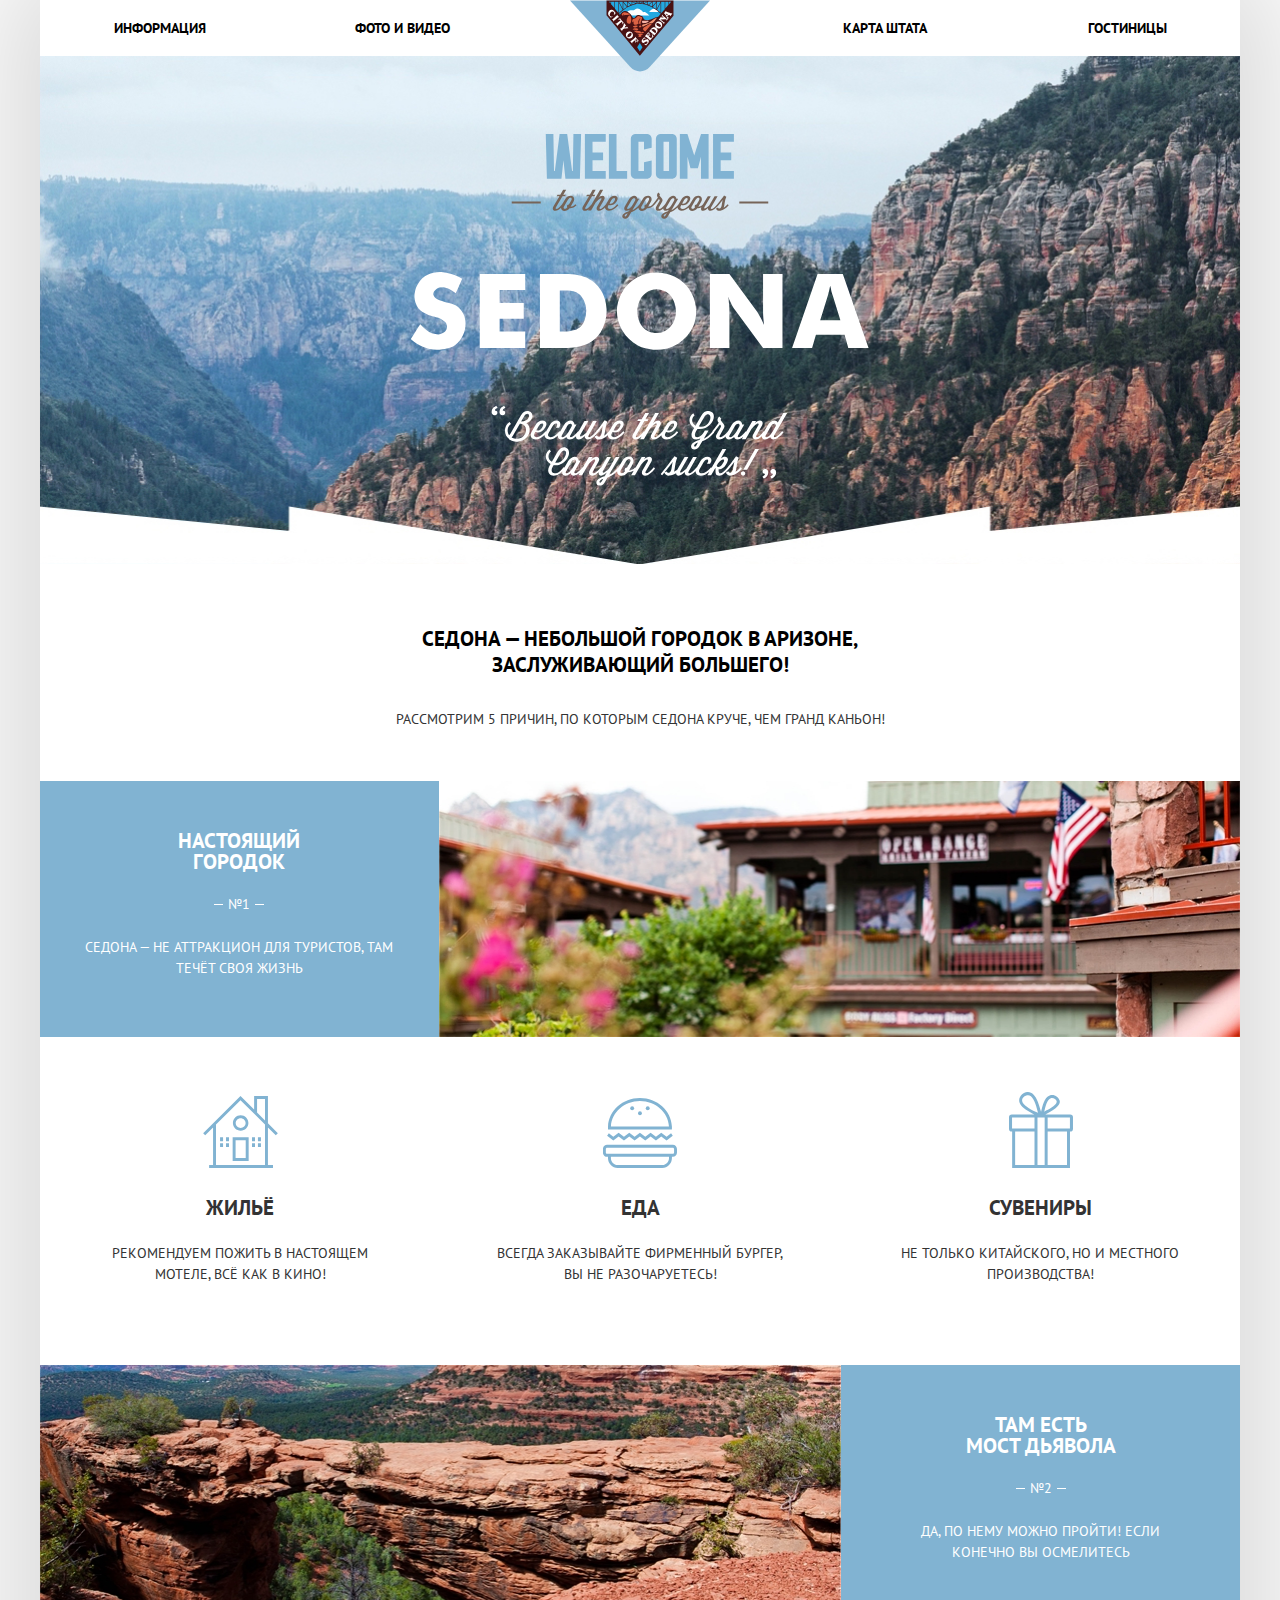
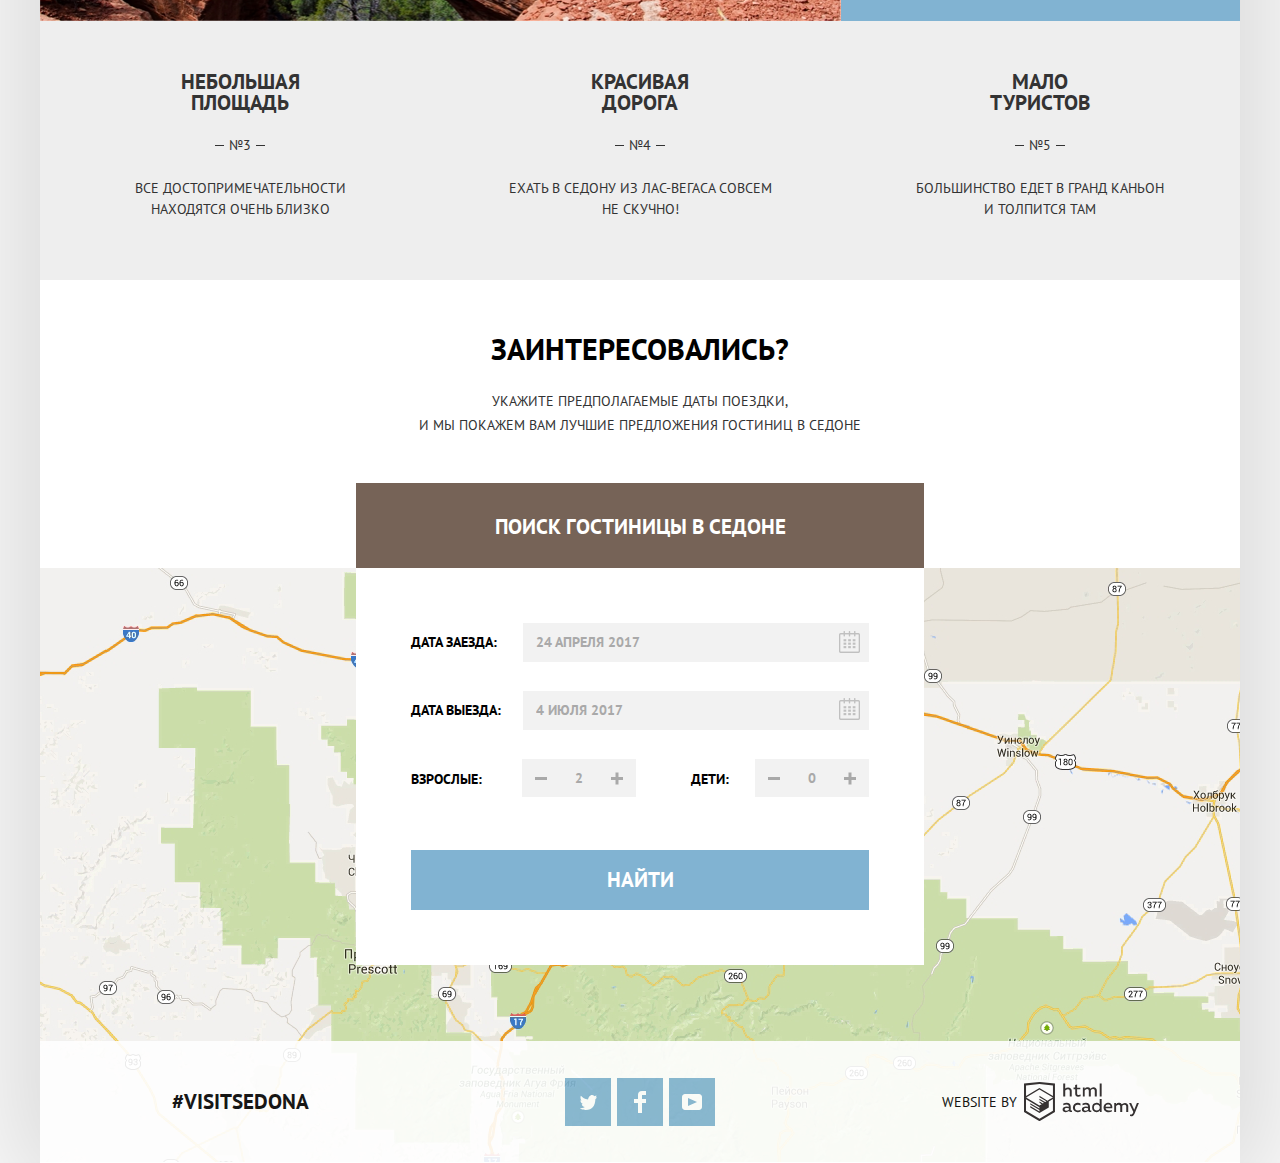
==== commit 66646a72: "git push" ====
--- a/index.html
+++ b/index.html
@@ -8,8 +8,8 @@
     <link href="css/style-min.css" rel="stylesheet"> 
   </head>
   <body>
-    <div class="page">
-      <header class="header">
+    <div class="container-page">
+      <header class="header page">
         <nav class="navigation">
           <a href="index.html" class="logo">
             <img src="img/logo-sedona.svg" width="140" height="72" alt="Логотип Sity of Sedona" >
@@ -31,10 +31,10 @@
         </nav>
       </header>
 
-      <main class="container">
+      <main class="container page">
         <section class="section-caption">
           <h1 class="visually-hidden">Sedona</h1>
-          <img src="img/intro-welcome.svg" class="caption-img" width="459" height="353" alt="Welcome to the gorgeous Sedona because the grand canyon sucks!">
+          <img src="img/section-caption-welcome.svg" class="caption-img" width="459" height="353" alt="Welcome to the gorgeous Sedona because the grand canyon sucks!">
         </section>
 
         <section class="section-info">
@@ -48,11 +48,11 @@
             <li class="benefits-item item-features">
               <div class="item benefits-size">
                 <div class="item-box">
-                  <h3>Настоящий<br>городок</h3>
+                  <h3>Настоящий городок</h3>
                   <p class="tiny">№1</p>
                   <p>Седона — не аттракцион для туристов, там течёт своя жизнь</p>
                 </div>
-                <img src="img/foto-1.jpg" class="benefits-img" width="800" height="256" alt="Фото городского пейзажа Седоны">
+                <img src="img/item-box-foto.jpg" class="benefits-img" width="800" height="256" alt="Фото городского пейзажа Седоны">
               </div>
               <div class="features">
                 <ul class="features-list benefits-size">
@@ -83,27 +83,27 @@
                 <p class="tiny">№2</p>
                 <p>Да, по нему можно пройти! Если конечно вы осмелитесь</p>
               </div>
-              <img src="img/foto-2.jpg" class="benefits-img" width="800" height="256" alt="Фото моста Дьявола в Седоне">
+              <img src="img/item-bridge-foto.jpg" class="benefits-img" width="800" height="256" alt="Фото моста Дьявола в Седоне">
             </li>
             <li class="benefits-item item-row">
               <div class="list-item">
-                <h3>Небольшая<br>площадь</h3>
+                <h3>Небольшая площадь</h3>
                 <p class="tiny">№3</p>
-                <p>Все достопримечательности находятся очень близко</p>
+                <p class="text-row">Все достопримечательности находятся очень близко</p>
               </div> 
             </li>
             <li class="benefits-item item-row">
               <div class="list-item">
-                <h3>Красивая<br>дорога</h3>
+                <h3>Красивая дорога</h3>
                 <p class="tiny">№4</p>
-                <p>Ехать в Седону из Лас-Вегаса совсем не скучно!</p>
+                <p class="text-row">Ехать в Седону из Лас-Вегаса совсем не скучно!</p>
               </div>
             </li>
             <li class="benefits-item item-row">
               <div class="list-item">
-                <h3>Мало<br>туристов</h3>
+                <h3>Мало туристов</h3>
                 <p class="tiny">№5</p>
-                <p class="text-5">Большинство едет в гранд каньон и толпится там</p>
+                <p class="text-row-5">Большинство едет в гранд каньон и толпится там</p>
               </div>
             </li>
           </ul>
@@ -115,7 +115,7 @@
           <p class="modal-text">Укажите предполагаемые даты поездки,<br>и мы покажем вам лучшие предложения гостиниц в Седоне</p>
           <div class="modal-search">
             <button type="button" class="button btn-search btn-modal">Поиск гостиницы в Седоне</button>
-            <form class="modal-form modal-hide" action="https://echo.htmlacademy.ru" method="post">
+            <form class="modal-form" action="https://echo.htmlacademy.ru" method="post">
               <label>
                 Дата заезда:
                 <input class="forms date-form" type="text" name="arrival" value="" placeholder="24 апреля 2017" autocomplete="off" required>
@@ -155,7 +155,7 @@
         </section>
       </main>
 
-      <footer class="main-footer">
+      <footer class="main-footer page">
         <div class="footer-container">
           <p class="hashtag">#visitsedona</p>
           <ul class="footer-social">
@@ -180,7 +180,7 @@
           </ul>
           <div class="footer-copyright">
             <p>Website by</p>
-            <a href="https://htmlacademy.ru/intensive/htmlcss" class="icon-logo">
+            <a href="https://htmlacademy.ru/intensive/htmlcss" class="icon-logo" tabindex="0">
               <span class="visually-hidden">HTML Academy</span>
               <svg id="Layer_1" data-name="Layer 1" xmlns="http://www.w3.org/2000/svg" viewBox="0 0 108.08 36.85">
                 <title>logo-htmlacademy-small1</title>
--- a/css/style-min.css
+++ b/css/style-min.css
@@ -1 +1 @@
-body{margin:0;padding:0;background-color:#fff}.page{max-width:1200px;min-width:1200px;margin:0 auto;padding:0;font-family:"PT Sans",Arial,sans-serif;font-size:14px;line-height:21px;font-weight:400;color:#000;text-transform:uppercase;background-color:#fff;-webkit-box-shadow:0 0 110px 40px #dbdbdb;box-shadow:0 0 110px 40px #dbdbdb}a{text-decoration:none}.logo img{position:absolute;z-index:1;top:0;left:0;right:0;margin:auto}.navigation{position:relative;font-size:14px;font-weight:700;line-height:26px;color:#000;background-color:#fff}.site-navigation{display:-webkit-box;display:-ms-flexbox;display:flex;-webkit-box-pack:justify;-ms-flex-pack:justify;justify-content:space-between;padding:0;padding-top:15px;padding-bottom:15px;margin:0}.site-navigation-menu{display:-webkit-box;display:-ms-flexbox;display:flex;-webkit-box-pack:justify;-ms-flex-pack:justify;justify-content:space-between;padding:0;margin:0}.site-navigation-menu:last-of-type{margin-right:-7px}.site-navigation,.site-navigation-menu,.site-navigation-menu ul,.benefits-list,.features-list{list-style:none}.site-navigation-menu ul{display:-webkit-box;display:-ms-flexbox;display:flex;-ms-flex-pack:distribute;justify-content:space-around;width:484px;padding:0;margin:0}.site-navigation a{color:#000}.site-navigation a:hover{color:#81b3d2}.site-navigation a:focus{color:#bebebe}.site-navigation a:active{color:#766357}.item-current a{color:#766357}.section-caption{position:relative;display:-webkit-box;display:-ms-flexbox;display:flex;-webkit-box-pack:center;-ms-flex-pack:center;justify-content:center;-webkit-box-align:center;-ms-flex-align:center;align-items:center;min-height:508px;background-color:#385265;background-image:url(../img/background-photo.jpg);background-position:bottom;background-repeat:no-repeat;background-size:cover}.section-caption img{position:absolute;top:50%;bottom:50%;left:50%;right:50%;-webkit-transform:translate(-50%,-50%);-ms-transform:translate(-50%,-50%);transform:translate(-50%,-50%)}.section-info{display:-webkit-box;display:-ms-flexbox;display:flex;-webkit-box-orient:vertical;-webkit-box-direction:normal;-ms-flex-direction:column;flex-direction:column;-webkit-box-align:center;-ms-flex-align:center;align-items:center;margin:0;padding:62px;padding-bottom:49px}.title-info{display:inline-block;text-align:center;max-width:50%;margin:0;margin-bottom:28px;padding:0;font-size:21px;font-weight:700;line-height:26px}.info{text-align:center;padding:0;margin:0;color:#333;font-size:14px;font-weight:400;line-height:26px}.benefits{padding:0;margin:0}.benefits-img{width:67%}.benefits-list{display:-webkit-box;display:-ms-flexbox;display:flex;-webkit-box-orient:horizontal;-webkit-box-direction:normal;-ms-flex-direction:row;flex-direction:row;-ms-flex-wrap:wrap;flex-wrap:wrap;padding:0;margin:0}.benefits-item{display:-webkit-box;display:-ms-flexbox;display:flex;padding:0;margin:0}.benefits-item,.features-item{color:#333}.benefits-item h3,.features-item h4{font-size:21px;font-weight:700;line-height:21px}.item-features{-ms-flex-wrap:wrap;flex-wrap:wrap}.benefits-size{width:1200px}.item{display:-webkit-box;display:-ms-flexbox;display:flex;padding:0;margin:0}.item-box{display:-webkit-box;display:-ms-flexbox;display:flex;-webkit-box-orient:vertical;-webkit-box-direction:normal;-ms-flex-direction:column;flex-direction:column;width:360px;margin:0;padding-top:49px;padding-right:60px;padding-bottom:20px;padding-left:60px;background-color:#81b3d2;color:#fff}.item-box h3,.list-item h3,.item-box p:first-of-type,.item-row p:first-of-type{text-align:center;padding:0;margin:0;margin-bottom:22px}.item-box p,.list-item p{text-align:center;padding:0;margin:0}.item-box p,.features-item p{font-size:14px;font-weight:400;line-height:21px}.tiny{display:-webkit-box;display:-ms-flexbox;display:flex;-webkit-box-align:center;-ms-flex-align:center;align-items:center;-webkit-box-pack:center;-ms-flex-pack:center;justify-content:center;padding:0 2px}.tiny::before,.tiny::after{content:" ";width:9px;height:1px;margin:0 5px;background-color:#fff}.item-row .tiny::before,.item-row .tiny::after{background-color:#333}.features{padding:0;margin:0}.features-list{display:-webkit-box;display:-ms-flexbox;display:flex;-ms-flex-pack:distribute;justify-content:space-around;-ms-flex-wrap:wrap;flex-wrap:wrap;padding:0;margin:0}.features-item{display:-webkit-box;display:-ms-flexbox;display:flex;min-height:188px;margin:0;padding:0;padding-top:60px;padding-bottom:80px}.list-item{display:-webkit-box;display:-ms-flexbox;display:flex;-webkit-box-orient:vertical;-webkit-box-direction:normal;-ms-flex-direction:column;flex-direction:column;-webkit-box-pack:end;-ms-flex-pack:end;justify-content:flex-start;-webkit-box-align:center;-ms-flex-align:center;align-items:center;width:360px;padding:0;padding-left:20px;padding-right:20px;margin:0}.list-item p{max-width:79%}.item-benefits{position:relative;margin:0;margin-top:100px;margin-bottom:25px;padding:0}.item-benefits::before{content:" ";position:absolute;bottom:50px;left:50%;margin-left:-37px}.icon-1::before{width:75px;height:72px;background-image:url(../img/icon-1.svg);background-repeat:no-repeat}.icon-2::before{width:74px;height:70px;background-image:url(../img/icon-2.svg);background-repeat:no-repeat}.icon-3::before{margin-left:-31px;width:64px;height:76px;background-image:url(../img/icon-3.svg);background-repeat:no-repeat}.benefits-bridge{-webkit-box-orient:horizontal;-webkit-box-direction:reverse;-ms-flex-direction:row-reverse;flex-direction:row-reverse}.item-bridge{padding-left:48px;padding-right:48px}.item-row{-webkit-box-pack:center;-ms-flex-pack:center;justify-content:center;width:400px;padding-top:50px;padding-bottom:60px;background-color:#eee}.item-row p{padding-left:40px;padding-right:40px}.item-row .text-5{padding-left:50px;padding-right:51px}.modal{display:-webkit-box;display:-ms-flexbox;display:flex;-webkit-box-orient:vertical;-webkit-box-direction:normal;-ms-flex-direction:column;flex-direction:column;-webkit-box-align:center;-ms-flex-align:center;align-items:center;padding:0;padding-right:20px;padding-top:51px;padding-left:20px;margin:0}.modal-subtitle{padding:0;margin:0;margin-bottom:22px;font-size:30px;font-weight:700;line-height:36px}.modal-text{text-align:center;padding:0;margin:0;margin-bottom:46px;font-size:14px;font-weight:400;line-height:24px;color:#333}.modal-form{position:absolute;top:85px;left:50%;-webkit-transform:translateX(-50%);-ms-transform:translateX(-50%);transform:translateX(-50%);display:-webkit-box;display:-ms-flexbox;display:flex;-webkit-box-orient:vertical;-webkit-box-direction:normal;-ms-flex-direction:column;flex-direction:column;width:458px;min-height:286px;margin:0;padding:55px;background-color:#fff}.modal-hide{display:none}.modal-search{position:relative;display:-webkit-box;display:-ms-flexbox;display:flex;width:568px;padding:0;margin:0}.modal-search label{display:-webkit-box;display:-ms-flexbox;display:flex;-webkit-box-pack:justify;-ms-flex-pack:justify;justify-content:space-between;-webkit-box-align:center;-ms-flex-align:center;align-items:center;padding:0;margin:0;margin-bottom:29px;font-size:14px;font-weight:700;text-transform:uppercase}.btn-search{width:auto;margin:0;padding-top:31px;padding-right:5px;padding-bottom:28px;padding-left:5px;background-color:#766357}.btn-search:hover{background-color:#604e43}.btn-search:active{outline:none;color:rgba(255,255,255,.3);background-color:#503e33}.btn-search:focus{outline:none}.btn-modal{width:100%}.button{font:inherit;text-align:center;color:#fff;vertical-align:middle;font-size:21px;font-weight:700;line-height:26px;text-transform:uppercase;border:none}.forms,.btn{font:inherit;text-transform:uppercase;background-color:#f2f2f2;border:none}.date-form{position:relative;width:324px;margin:0;padding-top:9px;padding-right:9px;padding-bottom:9px;padding-left:13px}.icon-form{position:absolute;right:62px;top:63px;width:23px;height:24px;border:none;background:transparent;background-image:url(../img/calendar.svg);background-repeat:no-repeat;opacity:.2}.icon-form-departure{-webkit-transform:translateY(67px);-ms-transform:translateY(67px);transform:translateY(67px)}@media all and (-ms-high-contrast:none){::-ms-backdrop,.icon-form-departure{-ms-transform:translateY(64px);transform:translateY(64px)}}.icon-form:hover{opacity:1}.icon-form:active,.icon-form:focus{background-image:url(../img/calendar-active.png);outline:none}.form-number-box{display:-webkit-box;display:-ms-flexbox;display:flex;padding:0;margin:0}.number-box{display:-webkit-box;display:-ms-flexbox;display:flex;padding:0;margin:0;margin-bottom:53px}.form-number{display:-webkit-box;display:-ms-flexbox;display:flex;-webkit-box-pack:justify;-ms-flex-pack:justify;justify-content:space-between}.form-number label{margin-right:40px;margin-top:-22px}.form-number .number-child{margin-right:26px}.number-form,.btn{width:38px;height:38px;text-align:center;margin:0;padding:0;font-weight:700}.btn{position:relative}.btn::before,.btn-large::after{content:" ";position:absolute;top:18px;left:13px;width:12px;height:3px;background-color:#a9a9a9}.btn-large::after{-webkit-transform:rotate(90deg);-ms-transform:rotate(90deg);transform:rotate(90deg)}.btn:hover::before,.btn-large:hover::after{background-color:#000}.btn:active::before,.btn-large:active::after{background-color:#81b3d2}.btn-submit{width:100%;margin:0;padding:17px 5px;background-color:#81b3d2}.btn-submit:hover{background-color:#669ec0}.btn-submit:focus{outline:none;color:rgba(255,255,255,.3);background-color:#5496bd}.section-map{height:594px}.section-map img{max-width:100%}input::-webkit-input-placeholder{color:#000;opacity:.3;text-transform:uppercase}input::-moz-placeholder{color:#000;opacity:.3;text-transform:uppercase}input:-ms-input-placeholder{color:#000;opacity:.3;text-transform:uppercase}input::-ms-input-placeholder{color:#000;opacity:.3;text-transform:uppercase}input::placeholder{color:#000;opacity:.3;text-transform:uppercase}.forms:hover,.btn:hover{background-color:#ebebeb}.forms:focus,.btn:focus{background-color:#fff;outline:2px solid #e5e5e5;outline-offset:-2px}.filters{margin:0;padding-top:28px;padding-right:70px;padding-bottom:30px;padding-left:70px;background-color:#40749c;background-image:url(../img/filter-background.jpg);background-position:center;background-repeat:no-repeat;background-size:cover;color:#fff;font-size:14px;font-weight:400;line-height:21px}.filter{display:-webkit-box;display:-ms-flexbox;display:flex;margin:0;padding:0}.filter ul{list-style:none}.filter-checkbox{display:-webkit-box;display:-ms-flexbox;display:flex;-webkit-box-orient:vertical;-webkit-box-direction:normal;-ms-flex-direction:column;flex-direction:column;width:255px;margin:0;padding:0;border:none}.filter-checkbox legend{padding:0;margin:0;margin-bottom:24px;font-size:16px;font-weight:700}.filter-checkbox ul{display:-webkit-box;display:-ms-flexbox;display:flex;-webkit-box-orient:vertical;-webkit-box-direction:normal;-ms-flex-direction:column;flex-direction:column;-webkit-box-pack:justify;-ms-flex-pack:justify;justify-content:space-between;margin:0;padding:0}.filter-option{display:-webkit-box;display:-ms-flexbox;display:flex;-webkit-box-pack:start;-ms-flex-pack:start;justify-content:flex-start;-webkit-box-align:center;-ms-flex-align:center;align-items:center;padding:0;margin:0;margin-left:42px;margin-bottom:26px}.filter-option:last-of-type{margin-bottom:0}.filter-option label{position:relative;display:block;cursor:pointer;-webkit-user-select:none;-moz-user-select:none;-ms-user-select:none;user-select:none}.filter-input-checkbox + label::before{content:" ";position:absolute;left:-41px;top:-2px;width:19px;height:19px;border:2px solid #fff;border-radius:3px}.filter-input-checkbox:checked + label::before{content:" ";position:absolute;left:-41px;top:-2px;width:27px;height:23px;border:none;background-image:url(../img/checkbox-on.svg);background-repeat:no-repeat;background-position:0 0}.filter-input-checkbox:disabled + label::before{border:2px solid #6a6a6a}.filter-input-checkbox:checked:disabled + label::before{border:none;background-image:url(../img/checkbox-desebled.png)}.filter-box-cost{width:320px;margin:0;margin-left:auto;padding:0}.filter-range{width:319px}.filter-range-title{margin-bottom:9px;font-weight:600;font-size:16px;line-height:21px}.price-controls{position:relative;display:-webkit-box;display:-ms-flexbox;display:flex;-webkit-box-pack:justify;-ms-flex-pack:justify;justify-content:space-between;-webkit-box-align:center;-ms-flex-align:center;align-items:center;height:32px;margin-bottom:20px;border:2px solid #fff;border-radius:2px}.price-controls::after{content:" ";position:absolute;top:50%;left:50%;width:2px;height:22px;background:#fff;-webkit-transform:translate(-50%,-50%);-ms-transform:translate(-50%,-50%);transform:translate(-50%,-50%)}.price-controls label{display:inline-block;margin:0;padding:0;vertical-align:top;cursor:pointer}.price-controls .min-price{margin-left:65px}.price-controls .max-price{margin-right:30px;margin-left:auto}.price-controls input{width:50px;margin:0;margin-left:3px;color:inherit;font:inherit;background:none;border:none}.range-controls{position:relative;margin-bottom:32px}.range-controls .scale{height:2px;background:rgba(255,255,255,.3)}.range-controls .bar{width:80%;height:2px;background:#fff}.range-toggle{position:absolute;top:-9px;width:4px;height:4px;background:#ababab;border:8px solid #fff;border-radius:50%;-webkit-box-shadow:0 2px 3px 0 #ababab;box-shadow:0 2px 3px 0 #ababab;cursor:pointer}.range-toggle:hover{width:5px;height:5px;border:9px solid #fff}.range-toggle-min{left:0}.range-toggle-max{left:80%}.btn-transparent{display:block;margin:0 auto;margin-right:96px;padding:6px 35px;font:inherit;line-height:20px;color:#fff;text-transform:uppercase;background:transparent;border:2px solid #fff;border-radius:2px;cursor:pointer}.filter-results{display:-webkit-box;display:-ms-flexbox;display:flex;-webkit-box-align:center;-ms-flex-align:center;align-items:center;margin:0;padding-top:30px;padding-right:72px;padding-bottom:30px;padding-left:72px}.btn-transparent:hover{color:#000;background:#fff}.search{margin-right:48px}.filter-results p{display:inline-block;vertical-align:top;margin:0;padding:0;font-size:21px;font-weight:700;line-height:26px}.filter-results h3{margin:0;margin-right:40px;margin-top:3px;padding:0;font-size:12px;font-weight:400;line-height:18px}.filter-results a{margin:0;margin-right:32px;margin-top:3px;padding:0}.filter-type{font-size:12px;font-weight:400;line-height:16px;color:rgba(0,0,0,.3);border-bottom:1px dotted #81b3d2}.filter-type:hover,.filter-type:active,.filter-active{color:#81b3d2;border:none}.filter-type:focus{color:#000;border:none}.control{margin:0;margin-right:0;margin-left:auto;padding:0}a.btn-control{border:none;margin:0;margin-left:8px;padding:0;background-color:#fff;background:transparent}.btn-control path{fill:#cacaca}.btn-control:hover path{fill:#000}.btn-control:active path,.btn-active path{fill:#81b3d2}.btn-control:active,.btn-control:focus{outline:none}.catalog{margin:0;padding:0}.catalog ul{list-style:none}.catalog-list{display:-webkit-box;display:-ms-flexbox;display:flex;-webkit-box-orient:vertical;-webkit-box-direction:normal;-ms-flex-direction:column;flex-direction:column;margin:0;padding:0}.catalog-item{display:-webkit-box;display:-ms-flexbox;display:flex;margin:0;margin-top:-1px;padding-top:30px;padding-right:72px;padding-bottom:25px;padding-left:72px;border-top:1px solid #e5e5e5}.catalog-item:last-child{border-bottom:1px solid #e5e5e5;z-index:1}.catalog-item a{margin:0;padding:0}.catalog-item p{font-size:14px;line-height:21px}.catalog-info{display:-webkit-box;display:-ms-flexbox;display:flex;-webkit-box-orient:vertical;-webkit-box-direction:normal;-ms-flex-direction:column;flex-direction:column;margin:0;margin-left:30px;padding:0}.item-link{color:#000}.item-link:hover{color:#a7cae0}.item-link:focus{color:#b5b5b5}.item-link h3{margin:0;margin-top:-4px;margin-bottom:7px;padding:0;font-size:21px;font-weight:700;line-height:26px}.item-text{display:-webkit-box;display:-ms-flexbox;display:flex;-webkit-box-flex:row;-ms-flex:row;flex:row;-webkit-box-pack:justify;-ms-flex-pack:justify;justify-content:space-between;max-width:183px;margin:0;padding:0}.item-text span{margin-bottom:12px}.buttons{display:-webkit-box;display:-ms-flexbox;display:flex;-webkit-box-flex:row;-ms-flex:row;flex:row}.buttons .button{padding-top:1px;padding-right:16px;padding-bottom:1px;padding-left:17px;margin-right:6px;font-size:14px;font-weight:700}.rating-box{display:-webkit-box;display:-ms-flexbox;display:flex;-webkit-box-orient:vertical;-webkit-box-direction:normal;-ms-flex-direction:column;flex-direction:column;margin:0;margin-left:auto;padding:0}.catalog-list-star{display:-webkit-box;display:-ms-flexbox;display:flex;-webkit-box-pack:end;-ms-flex-pack:end;justify-content:flex-end;margin:0;padding:0}.catalog-list-star li{width:18px;height:17px;margin-right:5px;background-image:url(../img/star.svg)}.catalog-list-star li:last-child{margin-right:0}.item-rating{margin:0;margin-top:auto;margin-bottom:7px;padding-top:5px;padding-right:13px;padding-bottom:3px;padding-left:16px;color:#666;;background-color:#f2f2f2}.catalog::after{content:" ";display:block;height:119px}.main-footer{margin-top:-121px;padding-top:37px;padding-right:101px;padding-bottom:37px;padding-left:132px;background-color:#fff;opacity:.9}.footer-container{display:-webkit-box;display:-ms-flexbox;display:flex;-webkit-box-pack:justify;-ms-flex-pack:justify;justify-content:space-between;-webkit-box-align:center;-ms-flex-align:center;align-items:center;margin:0;padding:0}.hashtag{margin:0;padding:0;font-size:21px;font-weight:700;line-height:26px}.footer-social{display:-webkit-box;display:-ms-flexbox;display:flex;-ms-flex-wrap:wrap;flex-wrap:wrap;-webkit-box-pack:justify;-ms-flex-pack:justify;justify-content:space-between;width:150px;margin:0;margin-left:29px;padding:0;list-style:none}.social-button{display:-webkit-box;display:-ms-flexbox;display:flex;-webkit-box-align:center;-ms-flex-align:center;align-items:center;-webkit-box-pack:center;-ms-flex-pack:center;justify-content:center;width:46px;height:48px;margin:0;padding:0;background-color:#81b3d2}.social-button:hover{background-color:#669ec0}.social-button:active{background-color:#5496bd}.social-button:active path{fill-opacity:.3}.footer-copyright{display:-webkit-box;display:-ms-flexbox;display:flex;-ms-flex-wrap:wrap;flex-wrap:wrap;-webkit-box-align:center;-ms-flex-align:center;align-items:center;-webkit-box-pack:justify;-ms-flex-pack:justify;justify-content:space-between;width:195px;margin:0;padding:0}.footer-copyright p{margin:0;padding:0}.icon-logo{width:115px;height:41px;margin:0;padding:0}.icon-logo:hover title,.icon-logo:hover path{fill:#81b3d2}.icon-logo:active title,.icon-logo:active path{fill:#bdbbbc}.visually-hidden{position:absolute;width:1px;height:1px;margin:-1px;border:0;padding:0;white-space:nowrap;-webkit-clip-path:inset(100%);clip-path:inset(100%);clip:rect(0 0 0 0);overflow:hidden}+body{margin:0;padding:0;min-width:1200px;background-color:#fff}.container-page{max-width:1200px;min-width:1200px;margin:0 auto;padding:0;font-family:"PT Sans",Arial,sans-serif;font-size:14px;line-height:21px;font-weight:400;color:#000;text-transform:uppercase;background-color:#fff;-webkit-box-shadow:0 0 110px 40px #dbdbdb;box-shadow:0 0 110px 40px #dbdbdb}@media screen and (min-width:1200px){.container-page{overflow-x:hidden;overflow-y:hidden}}.page{width:100%;margin:0 auto}a{text-decoration:none}.header{position:relative}.logo img{position:absolute;z-index:1;top:0;left:0;right:0;margin:auto}.navigation{font-size:14px;font-weight:700;line-height:26px;color:#000;background-color:#fff}.site-navigation{display:-webkit-box;display:-ms-flexbox;display:flex;-webkit-box-pack:justify;-ms-flex-pack:justify;justify-content:space-between;padding:0;padding-top:15px;padding-bottom:15px;margin:0}.site-navigation-menu{display:-webkit-box;display:-ms-flexbox;display:flex;-webkit-box-pack:justify;-ms-flex-pack:justify;justify-content:space-between;padding:0;margin:0}.site-navigation-menu:last-of-type{margin-right:-7px}.site-navigation,.site-navigation-menu,.site-navigation-menu ul,.benefits-list,.features-list{list-style:none}.site-navigation-menu ul{display:-webkit-box;display:-ms-flexbox;display:flex;-ms-flex-pack:distribute;justify-content:space-around;width:484px;padding:0;margin:0}.site-navigation a{color:#000}.site-navigation a:hover{color:#81b3d2}.site-navigation a:focus{color:#bebebe}.site-navigation a:active{color:#766357}.item-current a{color:#766357}.section-caption{position:relative;display:-webkit-box;display:-ms-flexbox;display:flex;-webkit-box-pack:center;-ms-flex-pack:center;justify-content:center;-webkit-box-align:center;-ms-flex-align:center;align-items:center;min-height:508px;background-color:#385265;background-image:url(../img/background-section-caption.jpg);background-position:bottom;background-repeat:no-repeat;background-size:cover}@media (min-width:1200px){.section-caption{max-width:100%}}.section-caption img{position:absolute;top:50%;bottom:50%;left:50%;right:50%;-webkit-transform:translate(-50%,-50%);-ms-transform:translate(-50%,-50%);transform:translate(-50%,-50%)}.section-info{display:-webkit-box;display:-ms-flexbox;display:flex;-webkit-box-orient:vertical;-webkit-box-direction:normal;-ms-flex-direction:column;flex-direction:column;-webkit-box-align:center;-ms-flex-align:center;align-items:center;margin:0;padding:62px;padding-bottom:49px}.title-info{display:inline-block;vertical-align:center;text-align:center;max-width:50%;margin:0;margin-bottom:28px;padding:0;font-size:21px;font-weight:700;line-height:26px}.info{text-align:center;padding:0;margin:0;color:#333;font-size:14px;font-weight:400;line-height:26px}.benefits{padding:0;margin:0}.benefits-img{width:67%}.benefits-list{display:-webkit-box;display:-ms-flexbox;display:flex;-webkit-box-orient:horizontal;-webkit-box-direction:normal;-ms-flex-direction:row;flex-direction:row;-ms-flex-wrap:wrap;flex-wrap:wrap;padding:0;margin:0}.benefits-item{display:-webkit-box;display:-ms-flexbox;display:flex;padding:0;margin:0}.benefits-item,.features-item{color:#333}.benefits-item h3,.features-item h4{font-size:21px;font-weight:700;line-height:21px;max-width:157px}.item-bridge h3{max-width:180px}.item-features{-ms-flex-wrap:wrap;flex-wrap:wrap}.benefits-size{width:1200px}.item{display:-webkit-box;display:-ms-flexbox;display:flex;padding:0;margin:0}.item-box{display:-webkit-box;display:-ms-flexbox;display:flex;-webkit-box-orient:vertical;-webkit-box-direction:normal;-ms-flex-direction:column;flex-direction:column;-webkit-box-align:center;-ms-flex-align:center;align-items:center;width:400px;margin:0;padding:0;padding-top:49px;padding-bottom:20px;background-color:#81b3d2;color:#fff}.item-box h3,.list-item h3,.item-box p:first-of-type,.item-row p:first-of-type{text-align:center;padding:0;margin:0;margin-bottom:22px}.item-box p{max-width:320px}.item-bridge p{max-width:304px}.item-box p,.list-item p{text-align:center;padding:0;margin:0}.item-box p,.features-item p{font-size:14px;font-weight:400;line-height:21px}.tiny{display:-webkit-box;display:-ms-flexbox;display:flex;-webkit-box-align:center;-ms-flex-align:center;align-items:center;-webkit-box-pack:center;-ms-flex-pack:center;justify-content:center;padding:0 2px}.tiny::before,.tiny::after{content:" ";display:block;width:9px;height:1px;margin:0 5px;background:#fff}.item-row .tiny::before,.item-row .tiny::after{background:#333}.features{padding:0;margin:0}.features-list{display:-webkit-box;display:-ms-flexbox;display:flex;-ms-flex-pack:distribute;justify-content:space-around;-ms-flex-wrap:wrap;flex-wrap:wrap;padding:0;margin:0}.features-item{display:-webkit-box;display:-ms-flexbox;display:flex;min-height:188px;margin:0;padding:0;padding-top:60px;padding-bottom:80px}.list-item{display:-webkit-box;display:-ms-flexbox;display:flex;-webkit-box-orient:vertical;-webkit-box-direction:normal;-ms-flex-direction:column;flex-direction:column;-webkit-box-pack:end;-ms-flex-pack:end;justify-content:flex-start;-webkit-box-align:center;-ms-flex-align:center;align-items:center;padding:0;margin:0}@media all and (-ms-high-contrast:none),(-ms-high-contrast:active){.list-item p{max-width:360px}}.list-item p{max-width:300px}.item-benefits{position:relative;margin:0;margin-top:100px;margin-bottom:25px;padding:0}.item-benefits::before{content:" ";position:absolute;bottom:50px;left:50%;margin-left:-37px}.icon-1::before{width:75px;height:72px;background-image:url(../img/icon-1-house.svg);background-repeat:no-repeat}.icon-2::before{width:74px;height:70px;background-image:url(../img/icon-2-burger.svg);background-repeat:no-repeat}.icon-3::before{margin-left:-31px;width:64px;height:76px;background-image:url(../img/icon-3-souvenir.svg);background-repeat:no-repeat}.benefits-bridge{-webkit-box-orient:horizontal;-webkit-box-direction:reverse;-ms-flex-direction:row-reverse;flex-direction:row-reverse}.item-row{-webkit-box-pack:center;-ms-flex-pack:center;justify-content:center;width:400px;padding-top:50px;padding-bottom:60px;background-color:#eee}.item-row .text-row{max-width:266px}.item-row .text-row-5{max-width:255px}.modal{display:-webkit-box;display:-ms-flexbox;display:flex;-webkit-box-orient:vertical;-webkit-box-direction:normal;-ms-flex-direction:column;flex-direction:column;-webkit-box-align:center;-ms-flex-align:center;align-items:center;padding:0;padding-right:20px;padding-top:51px;padding-left:20px;margin:0}.modal-subtitle{padding:0;margin:0;margin-bottom:22px;font-size:30px;font-weight:700;line-height:36px}.modal-text{text-align:center;padding:0;margin:0;margin-bottom:46px;font-size:14px;font-weight:400;line-height:24px;color:#333}.modal-form{position:absolute;top:85px;left:50%;-webkit-transform:translateX(-50%);-ms-transform:translateX(-50%);transform:translateX(-50%);display:-webkit-box;display:-ms-flexbox;display:flex;-webkit-box-orient:vertical;-webkit-box-direction:normal;-ms-flex-direction:column;flex-direction:column;width:458px;min-height:286px;margin:0;padding:55px;background-color:#fff}.modal-hide{display:none}.modal-search{position:relative;display:-webkit-box;display:-ms-flexbox;display:flex;width:568px;padding:0;margin:0}.modal-search label{display:-webkit-box;display:-ms-flexbox;display:flex;-webkit-box-pack:justify;-ms-flex-pack:justify;justify-content:space-between;-webkit-box-align:center;-ms-flex-align:center;align-items:center;padding:0;margin:0;margin-bottom:29px;font-size:14px;font-weight:700;text-transform:uppercase}.btn-search{width:auto;margin:0;padding-top:31px;padding-right:5px;padding-bottom:28px;padding-left:5px;background-color:#766357}.btn-search:hover{background-color:#604e43}.btn-search:active{outline:none;color:rgba(255,255,255,.3);background-color:#503e33}.btn-search:focus{outline:none}.btn-modal{width:100%}.button{font:inherit;text-align:center;color:#fff;vertical-align:middle;font-size:21px;font-weight:700;line-height:26px;text-transform:uppercase;border:none}.forms,.btn{font:inherit;text-transform:uppercase;background:#f2f2f2;border:none}.forms:hover,.btn:hover{background-color:#ebebeb}.forms:focus,.btn:focus{background-color:#fff;outline:2px solid #e5e5e5;outline-offset:-2px}@media all and (-ms-high-contrast:none),(-ms-high-contrast:active){input[type="text"]{background:#f2f2f2;opacity:1;border:none}.forms,.btn{opacity:1;background:#f2f2f2;border:none}.forms:hover,.btn:hover{opacity:1;background:#ebebeb;border:none}.forms:focus,.btn:focus{opacity:1;background:#fff;border:none;outline:none;-webkit-box-shadow:inset 0 0 0 2px #e5e5e5;box-shadow:inset 0 0 0 2px #e5e5e5}}@media all and (-ms-high-contrast:none),(-ms-high-contrast:active){input{-webkit-transform:translateY(0);-ms-transform:translateY(0);transform:translateY(0)}}input::-webkit-input-placeholder{color:#a9a9a9;text-transform:uppercase}input::-moz-placeholder{color:#a9a9a9;opacity:1;text-transform:uppercase}input:-ms-input-placeholder{color:#a9a9a9;opacity:1;text-transform:uppercase}input::-ms-input-placeholder{color:#a9a9a9;opacity:1;text-transform:uppercase}input::placeholder{color:#a9a9a9;text-transform:uppercase}@media all and (-ms-high-contrast:none),(-ms-high-contrast:active){input::-webkit-input-placeholder{color:#a9a9a9;opacity:1;text-transform:uppercase}input::-moz-placeholder{color:#a9a9a9;opacity:1;text-transform:uppercase}input:-ms-input-placeholder{color:#a9a9a9;opacity:1;text-transform:uppercase}input::-ms-input-placeholder{color:#a9a9a9;opacity:1;text-transform:uppercase}input::placeholder{color:#a9a9a9;opacity:1;text-transform:uppercase}}.date-form{position:relative;width:324px;margin:0;padding-top:9px;padding-right:9px;padding-bottom:9px;padding-left:13px}.icon-form{position:absolute;right:62px;top:63px;width:23px;height:24px;border:none;background:transparent;background-image:url(../img/calendar.svg);background-repeat:no-repeat;opacity:.2}.icon-form-departure{-webkit-transform:translateY(67px);-ms-transform:translateY(67px);transform:translateY(67px)}@media all and (-ms-high-contrast:none){::-ms-backdrop,.icon-form-departure{-ms-transform:translateY(62px);transform:translateY(62px)}}.icon-form:hover{opacity:1}.icon-form:active,.icon-form:focus{background-image:url(../img/calendar-active.png);outline:none}.form-number-box{display:-webkit-box;display:-ms-flexbox;display:flex;padding:0;margin:0}.number-box{display:-webkit-box;display:-ms-flexbox;display:flex;padding:0;margin:0;margin-bottom:53px}.form-number{display:-webkit-box;display:-ms-flexbox;display:flex;-webkit-box-pack:justify;-ms-flex-pack:justify;justify-content:space-between}.form-number label{margin-right:40px;margin-top:-22px}.form-number .number-child{margin-right:26px}.number-form,.btn{width:38px;height:38px;text-align:center;margin:0;padding:0;font-weight:700}.btn{position:relative}.btn::before,.btn-large::after{content:" ";position:absolute;top:18px;left:13px;width:12px;height:3px;background-color:#a9a9a9}.btn-large::after{-webkit-transform:rotate(90deg);-ms-transform:rotate(90deg);transform:rotate(90deg)}.btn:hover::before,.btn-large:hover::after{background-color:#000}.btn:active::before,.btn-large:active::after{background-color:#81b3d2}.btn-submit{width:100%;margin:0;padding:17px 5px;background-color:#81b3d2}.btn-submit:hover{background-color:#669ec0}.btn-submit:focus{outline:none;color:rgba(255,255,255,.3);background-color:#5496bd}@media all and (-ms-high-contrast:none),(-ms-high-contrast:active){.section-map{height:594px}}.section-map{height:594px}.section-map img{max-width:100%}.filters{margin:0;padding-top:28px;padding-right:70px;padding-bottom:30px;padding-left:70px;background-color:#40749c;background-image:url(../img/background-filters.jpg);background-position:center;background-repeat:no-repeat;background-size:cover;color:#fff;font-size:14px;font-weight:400;line-height:21px}.filter{display:-webkit-box;display:-ms-flexbox;display:flex;margin:0;padding:0}.filter ul{list-style:none}.filter-checkbox{display:-webkit-box;display:-ms-flexbox;display:flex;-webkit-box-orient:vertical;-webkit-box-direction:normal;-ms-flex-direction:column;flex-direction:column;width:255px;margin:0;padding:0;border:none}.filter-checkbox legend{padding:0;margin:0;margin-bottom:24px;font-size:16px;font-weight:700}.filter-checkbox ul{display:-webkit-box;display:-ms-flexbox;display:flex;-webkit-box-orient:vertical;-webkit-box-direction:normal;-ms-flex-direction:column;flex-direction:column;-webkit-box-pack:justify;-ms-flex-pack:justify;justify-content:space-between;margin:0;padding:0}.filter-option{display:-webkit-box;display:-ms-flexbox;display:flex;-webkit-box-pack:start;-ms-flex-pack:start;justify-content:flex-start;-webkit-box-align:center;-ms-flex-align:center;align-items:center;padding:0;margin:0;margin-left:42px;margin-bottom:26px}.filter-option:last-of-type{margin-bottom:0}.filter-option label{position:relative;display:block;cursor:pointer;-webkit-user-select:none;-moz-user-select:none;-ms-user-select:none;user-select:none}.filter-input-checkbox + label::before{content:" ";position:absolute;left:-41px;top:-2px;width:19px;height:19px;border:2px solid #fff;border-radius:3px}.filter-input-checkbox:checked + label::before{content:" ";position:absolute;left:-41px;top:-2px;width:27px;height:23px;border:none;background-image:url(../img/checkbox-on.svg);background-repeat:no-repeat;background-position:0 0}.filter-input-checkbox:disabled + label::before{border:2px solid #6a6a6a}.filter-input-checkbox:checked:disabled + label::before{border:none;background-image:url(../img/checkbox-desebled.png)}.filter-box-cost{width:320px;margin:0;margin-left:auto;padding:0}.filter-range{width:319px}.filter-range-title{margin-bottom:9px;font-weight:600;font-size:16px;line-height:21px}.price-controls{position:relative;display:-webkit-box;display:-ms-flexbox;display:flex;-webkit-box-pack:justify;-ms-flex-pack:justify;justify-content:space-between;-webkit-box-align:center;-ms-flex-align:center;align-items:center;height:32px;margin-bottom:20px;border:2px solid #fff;border-radius:2px}.price-controls::after{content:" ";position:absolute;top:50%;left:50%;width:2px;height:22px;background:#fff;-webkit-transform:translate(-50%,-50%);-ms-transform:translate(-50%,-50%);transform:translate(-50%,-50%)}.price-controls label{display:inline-block;margin:0;padding:0;vertical-align:top;cursor:pointer}.price-controls .min-price{margin-left:65px}.price-controls .max-price{margin-right:30px;margin-left:auto}.price-controls input{width:50px;margin:0;margin-left:3px;color:inherit;font:inherit;background:none;border:none}.range-controls{position:relative;margin-bottom:32px}.range-controls .scale{height:2px;background:rgba(255,255,255,.3)}.range-controls .bar{width:80%;height:2px;background:#fff}.range-toggle{position:absolute;top:-9px;width:4px;height:4px;background:#ababab;border:8px solid #fff;border-radius:50%;-webkit-box-shadow:0 2px 3px 0 #ababab;box-shadow:0 2px 3px 0 #ababab;cursor:pointer}.range-toggle:hover{width:5px;height:5px;border:9px solid #fff}.range-toggle-min{left:0}.range-toggle-max{left:80%}.btn-transparent{display:block;margin:0 auto;margin-right:96px;padding:6px 35px;font:inherit;line-height:20px;color:#fff;text-transform:uppercase;background:transparent;border:2px solid #fff;border-radius:2px;cursor:pointer}.filter-results{display:-webkit-box;display:-ms-flexbox;display:flex;-webkit-box-align:center;-ms-flex-align:center;align-items:center;margin:0;padding-top:30px;padding-right:72px;padding-bottom:30px;padding-left:72px}.btn-transparent:hover{color:#000;background:#fff}.search{margin-right:48px}.filter-results p{display:inline-block;vertical-align:top;margin:0;padding:0;font-size:21px;font-weight:700;line-height:26px}.filter-results h3{margin:0;margin-right:40px;margin-top:3px;padding:0;font-size:12px;font-weight:400;line-height:18px}.filter-results a{margin:0;margin-right:32px;margin-top:3px;padding:0}.filter-type{font-size:12px;font-weight:400;line-height:16px;color:rgba(0,0,0,.3);border-bottom:1px dotted #81b3d2}.filter-type:hover,.filter-type:active,.filter-active{color:#81b3d2;border:none}.filter-type:focus{color:#000;outline:none;border:none}.control{margin:0;margin-right:0;margin-left:auto;padding:0}a.btn-control{border:none;margin:0;margin-left:8px;padding:0;background-color:#fff;background:transparent;position:relative}.btn-control:before{content:" ";display:block;position:absolute;top:0;right:0;bottom:0;left:0;z-index:100}.btn-control path{fill:#cacaca}.btn-control:hover path{fill:#000}.btn-control:active path,.btn-control svg:active path,.btn-active path{fill:#81b3d2}.btn-control:active,.btn-control:focus{outline:none}@media all and (-ms-high-contrast:none),(-ms-high-contrast:active){.btn-control:active path,.btn-control svg:active path{fill:#81b3d2}}.catalog{margin:0;padding:0}.catalog ul{list-style:none}.catalog-list{display:-webkit-box;display:-ms-flexbox;display:flex;-webkit-box-orient:vertical;-webkit-box-direction:normal;-ms-flex-direction:column;flex-direction:column;margin:0;padding:0}.catalog-item{display:-webkit-box;display:-ms-flexbox;display:flex;margin:0;margin-top:-1px;padding-top:30px;padding-right:72px;padding-bottom:25px;padding-left:72px;border-top:1px solid #e5e5e5}.catalog-item:last-child{border-bottom:1px solid #e5e5e5;z-index:1}.catalog-item a{margin:0;padding:0}.catalog-item p{font-size:14px;line-height:21px}.catalog-info{display:-webkit-box;display:-ms-flexbox;display:flex;-webkit-box-orient:vertical;-webkit-box-direction:normal;-ms-flex-direction:column;flex-direction:column;margin:0;margin-left:30px;padding:0}.item-link{color:#000}.item-link:hover{color:#a7cae0}.item-link:focus{color:#b5b5b5}.item-link h3{margin:0;margin-top:-4px;margin-bottom:7px;padding:0;font-size:21px;font-weight:700;line-height:26px}.item-text{display:-webkit-box;display:-ms-flexbox;display:flex;-webkit-box-flex:row;-ms-flex:row;flex:row;-webkit-box-pack:justify;-ms-flex-pack:justify;justify-content:space-between;max-width:183px;margin:0;padding:0}.item-text span{margin-bottom:12px}.buttons{display:-webkit-box;display:-ms-flexbox;display:flex;-webkit-box-flex:row;-ms-flex:row;flex:row}.buttons .button{padding-top:1px;padding-right:16px;padding-bottom:1px;padding-left:17px;margin-right:6px;font-size:14px;font-weight:700}.rating-box{display:-webkit-box;display:-ms-flexbox;display:flex;-webkit-box-orient:vertical;-webkit-box-direction:normal;-ms-flex-direction:column;flex-direction:column;margin:0;margin-left:auto;padding:0}.catalog-list-star{display:-webkit-box;display:-ms-flexbox;display:flex;-webkit-box-pack:end;-ms-flex-pack:end;justify-content:flex-end;margin:0;padding:0}.catalog-list-star li{width:18px;height:17px;margin-right:5px;background-image:url(../img/star.svg)}.catalog-list-star li:last-child{margin-right:0}.item-rating{margin:0;margin-top:auto;margin-bottom:7px;padding-top:5px;padding-right:13px;padding-bottom:3px;padding-left:16px;color:#666;;background-color:#f2f2f2}@media all and (-ms-high-contrast:none),(-ms-high-contrast:active){.catalog::after{height:119px}}.catalog::after{content:" ";display:block;height:119px}@media all and (-ms-high-contrast:none),(-ms-high-contrast:active){.main-footer{margin-top:-121px}}.main-footer{width:967px;margin-top:-121px;padding-top:37px;padding-right:101px;padding-bottom:37px;padding-left:132px;background-color:#fff;opacity:.9}.footer-container{display:-webkit-box;display:-ms-flexbox;display:flex;-webkit-box-pack:justify;-ms-flex-pack:justify;justify-content:space-between;-webkit-box-align:center;-ms-flex-align:center;align-items:center;margin:0;padding:0}.hashtag{margin:0;padding:0;font-size:21px;font-weight:700;line-height:26px}.footer-social{display:-webkit-box;display:-ms-flexbox;display:flex;-ms-flex-wrap:wrap;flex-wrap:wrap;-webkit-box-pack:justify;-ms-flex-pack:justify;justify-content:space-between;width:150px;margin:0;margin-left:29px;padding:0;list-style:none}.social-button{display:-webkit-box;display:-ms-flexbox;display:flex;-webkit-box-align:center;-ms-flex-align:center;align-items:center;-webkit-box-pack:center;-ms-flex-pack:center;justify-content:center;position:relative;width:46px;height:48px;margin:0;padding:0;background-color:#81b3d2}.social-button:before{content:" ";display:block;position:absolute;top:0;right:0;bottom:0;left:0;z-index:100}.social-button:hover{background-color:#669ec0}.social-button:active{background-color:#5496bd}@media all and (-ms-high-contrast:none),(-ms-high-contrast:active){.social-button:active path,.social-button svg:active path{fill-opacity:.3}}.social-button:active path,.social-button svg:active path{fill-opacity:.3}.footer-copyright{display:-webkit-box;display:-ms-flexbox;display:flex;-ms-flex-wrap:wrap;flex-wrap:wrap;-webkit-box-align:center;-ms-flex-align:center;align-items:center;-webkit-box-pack:justify;-ms-flex-pack:justify;justify-content:space-between;margin:0;padding:0}.footer-copyright p{margin:0;padding:0}.icon-logo{width:115px;height:41px;margin:0;margin-left:7px;padding:0;position:relative}.icon-logo:before{content:" ";display:block;position:absolute;top:0;right:0;bottom:0;left:0;z-index:100}.icon-logo:hover title,.icon-logo:hover path{fill:#81b3d2}.icon-logo:active,.icon-logo:focus{outline:none}.icon-logo:active title,.icon-logo:active path,.icon-logo:focus title,.icon-logo:focus path{fill:#bdbbbc}@media all and (-ms-high-contrast:none),(-ms-high-contrast:active){.icon-logo:active,.icon-logo:focus{outline:none}.icon-logo:active title,.icon-logo:active path,.icon-logo:focus title,.icon-logo:focus path{fill:#bdbbbc}.icon-logo svg:active title,.icon-logo svg:active path,.icon-logo svg:focus title,.icon-logo svg:focus path{fill:#bdbbbc}}.visually-hidden{position:absolute;width:1px;height:1px;margin:-1px;border:0;padding:0;white-space:nowrap;-webkit-clip-path:inset(100%);clip-path:inset(100%);clip:rect(0 0 0 0);overflow:hidden}